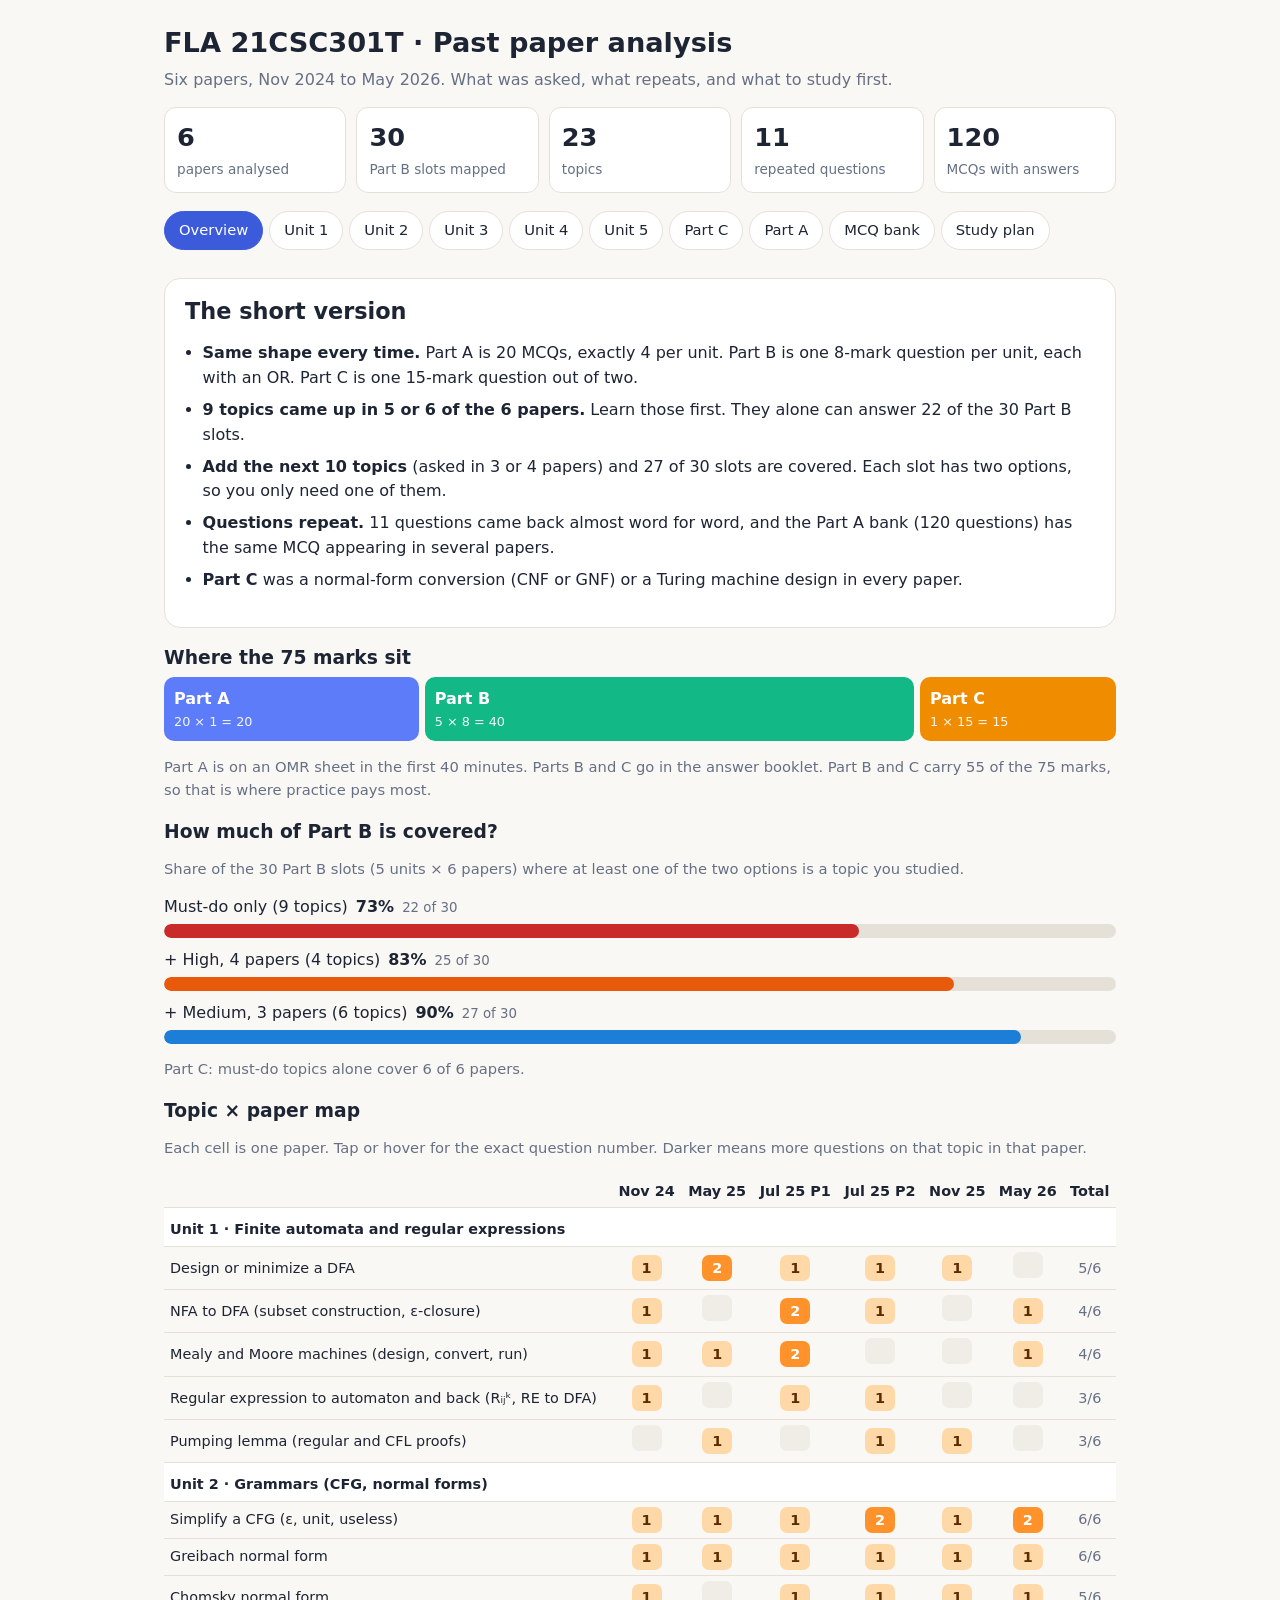
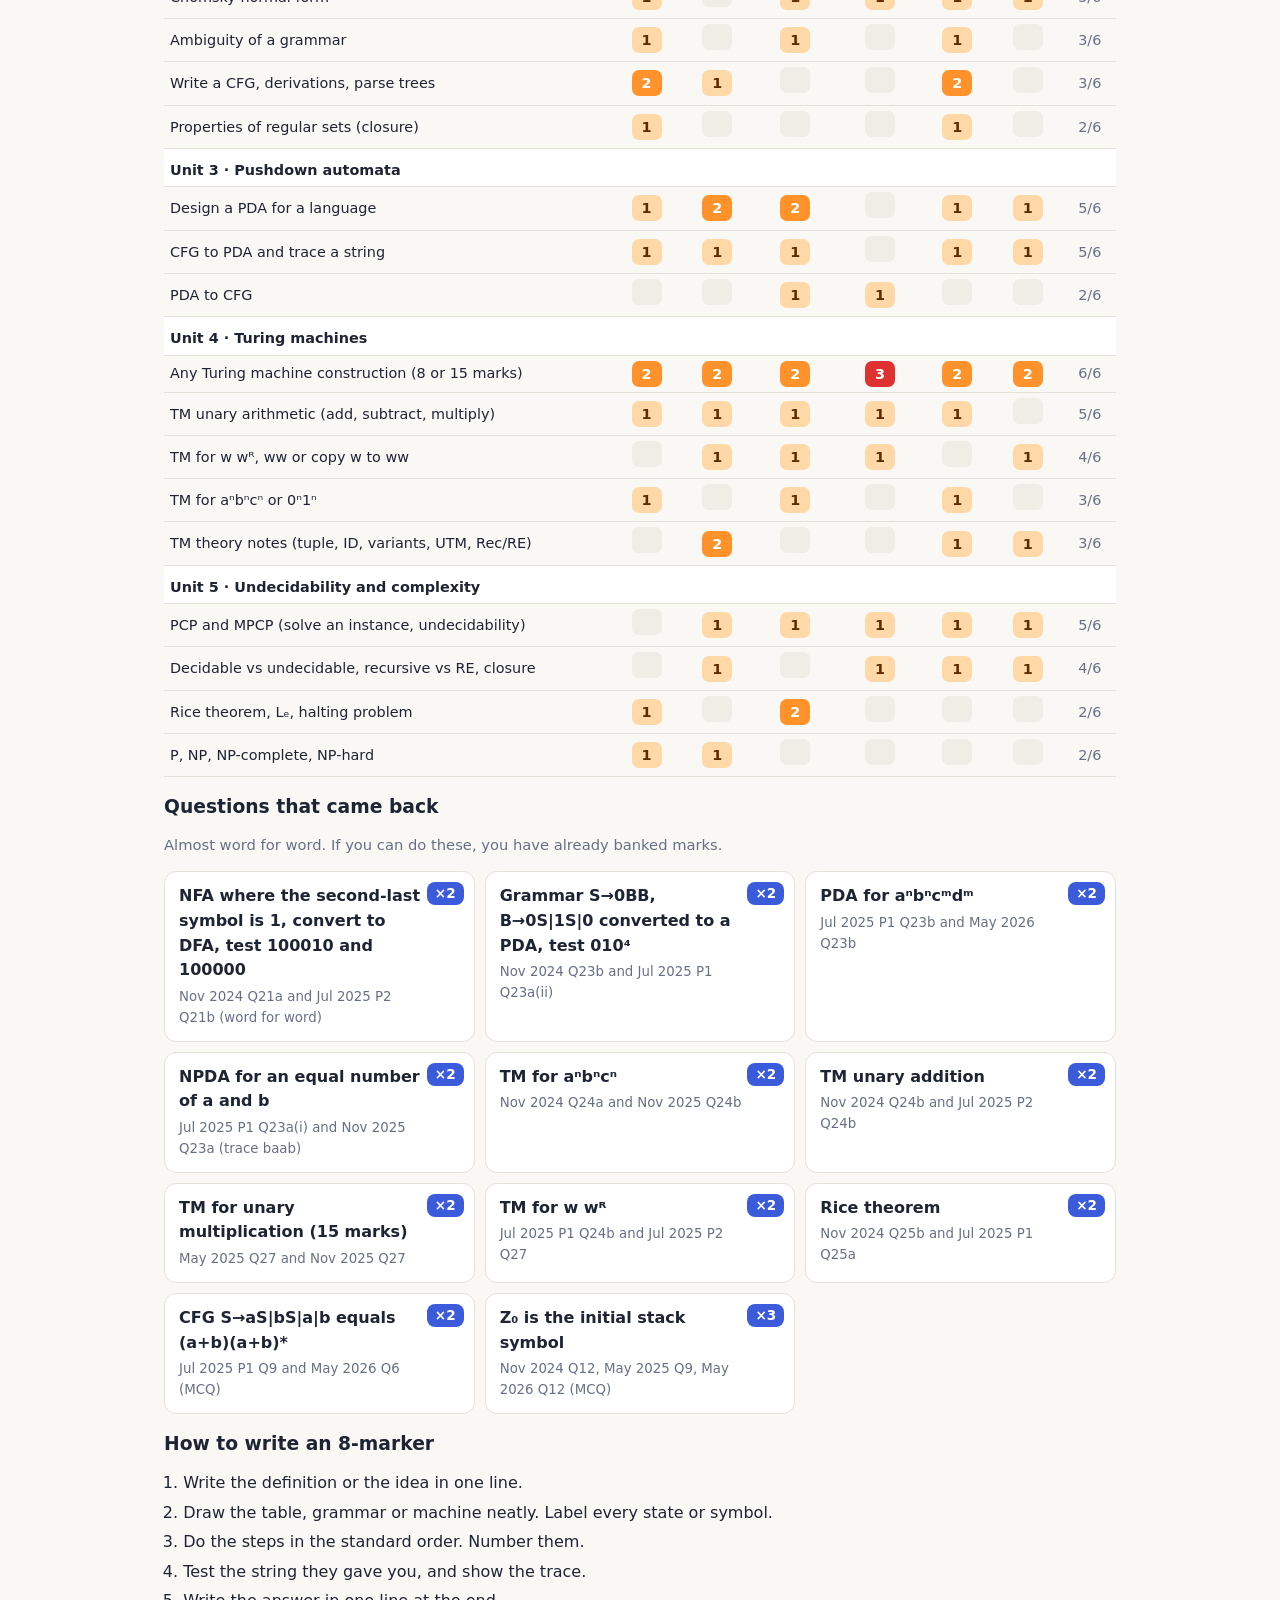
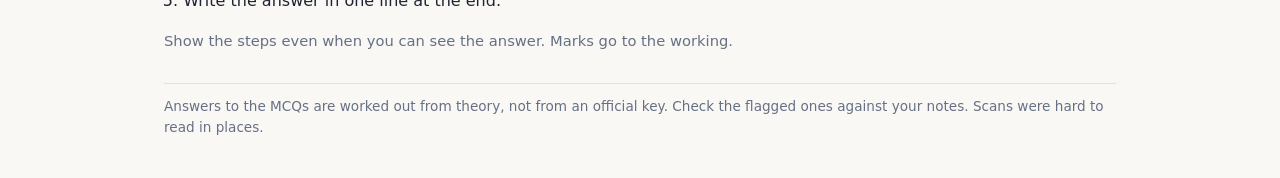
==== pyq-analysis/index.html @ 41f075f0 "Add FLA past-paper analysis page with 120-question MCQ bank" ====
<!DOCTYPE html>
<html lang="en"><head><meta charset="utf-8"><meta name="viewport" content="width=device-width,initial-scale=1">
<title>FLA 21CSC301T · Past paper analysis and study plan</title><style>:root{--bg:#faf8f4;--card:#fff;--ink:#1d2433;--mut:#667085;--line:#e6e1d8;--acc:#3b5bdb;--must:#c92a2a;--high:#e8590c;--med:#1c7ed6;--bonus:#868e96;--ok:#2b8a3e;--bad:#c92a2a}
@media(prefers-color-scheme:dark){:root{--bg:#14171f;--card:#1c212c;--ink:#e8ebf2;--mut:#9aa3b5;--line:#2a3140;--acc:#7c93ff;--must:#ff6b6b;--high:#ffa94d;--med:#74c0fc;--bonus:#adb5bd;--ok:#69db7c;--bad:#ff8787}}
*{box-sizing:border-box}body{margin:0;background:var(--bg);color:var(--ink);font:16px/1.55 system-ui,-apple-system,"Segoe UI",Roboto,sans-serif}
a{color:var(--acc)}h1,h2,h3,h5{line-height:1.25;margin:0 0 .5rem}
#app{max-width:980px;margin:0 auto;padding:0 14px 40px}
.top{padding:26px 0 8px}.top h1{font-size:1.7rem}.top p{color:var(--mut);margin:.2rem 0 14px}
.stats{display:grid;grid-template-columns:repeat(auto-fit,minmax(130px,1fr));gap:10px}.stat{background:var(--card);border:1px solid var(--line);border-radius:12px;padding:10px 12px}.stat b{font-size:1.6rem;display:block}.stat span{color:var(--mut);font-size:.85rem}
.tabs{position:sticky;top:0;z-index:5;display:flex;gap:6px;overflow-x:auto;padding:10px 0;background:var(--bg);scrollbar-width:none}.tabs a{white-space:nowrap;padding:7px 14px;border-radius:999px;border:1px solid var(--line);background:var(--card);color:var(--ink);text-decoration:none;font-size:.92rem}.tabs a.on{background:var(--acc);border-color:var(--acc);color:#fff}
section{margin:18px 0}.hero{background:var(--card);border:1px solid var(--line);border-radius:16px;padding:18px 20px}.hero h2{font-size:1.4rem}
.big{padding-left:1.1rem}.big li{margin:.45rem 0}.lead{font-size:1.02rem}.muted{color:var(--mut);font-size:.92rem}
.marks{display:flex;gap:6px;height:64px}.m{border-radius:10px;padding:8px 10px;color:#fff;display:flex;flex-direction:column;justify-content:center;min-width:0}.m span{font-size:.8rem;opacity:.92}.m.a{background:#5c7cfa}.m.b{background:#12b886}.m.c{background:#f08c00}
.cov{margin:10px 0}.cl{display:flex;gap:8px;align-items:baseline;flex-wrap:wrap}.cl small{color:var(--mut)}.bar{height:14px;background:var(--line);border-radius:8px;overflow:hidden;margin-top:4px}.fill{height:100%;border-radius:8px;transition:width .5s}.c1{background:var(--must)}.c2{background:var(--high)}.c3{background:var(--med)}
.hmwrap{overflow-x:auto}.hm,.slots{border-collapse:collapse;width:100%;font-size:.9rem}.hm th,.hm td,.slots th,.slots td{padding:5px 6px;border-bottom:1px solid var(--line);text-align:center}.hm th:first-child,.slots th,.slots td{text-align:left}.hm .tn{text-align:left;min-width:190px}.hm .tn a{color:var(--ink);text-decoration:none}.hm .uh td{background:var(--card);font-weight:600;text-align:left;padding-top:10px}.tot{color:var(--mut)}
.hc{display:inline-block;min-width:30px;height:26px;line-height:26px;border-radius:7px;background:var(--line);font-weight:600;cursor:default}.hc.l1{background:#ffd8a8;color:#5c2c00}.hc.l2{background:#ff922b;color:#fff}.hc.l3{background:#e03131;color:#fff}.hc.l0{opacity:.5}
@media(prefers-color-scheme:dark){.hc.l1{background:#7a4a1a;color:#ffe8cc}}
.grid2{display:grid;grid-template-columns:repeat(auto-fit,minmax(260px,1fr));gap:10px}.card{background:var(--card);border:1px solid var(--line);border-radius:12px;padding:12px 14px;position:relative}.card small{display:block;color:var(--mut);margin-top:4px}.rep{padding-right:50px}.x{position:absolute;right:10px;top:10px;background:var(--acc);color:#fff;border-radius:8px;padding:1px 8px;font-weight:700;font-size:.85rem}
.steps{padding-left:1.2rem}.steps li{margin:.3rem 0}.trap{padding-left:1.1rem}.trap li{margin:.3rem 0}
.chip{display:inline-block;padding:2px 9px;border-radius:999px;font-size:.75rem;font-weight:700;color:#fff}.chip.must{background:var(--must)}.chip.high{background:var(--high)}.chip.med{background:var(--med)}.chip.bonus{background:var(--bonus)}.legend{display:flex;gap:6px;flex-wrap:wrap;margin:10px 0}
.topic{background:var(--card);border:1px solid var(--line);border-radius:12px;margin:8px 0;border-left:5px solid var(--bonus)}.topic.must{border-left-color:var(--must)}.topic.high{border-left-color:var(--high)}.topic.med{border-left-color:var(--med)}
.topic summary{cursor:pointer;display:flex;align-items:center;gap:10px;padding:12px 14px;list-style:none;flex-wrap:wrap}.topic summary::-webkit-details-marker{display:none}.tt{flex:1;font-weight:600;min-width:200px}.cnt{color:var(--mut);font-size:.85rem}
.dots{display:inline-flex;gap:4px}.dots i{width:10px;height:10px;border-radius:50%;background:var(--line)}.dots i.on{background:var(--acc)}
.tb{padding:0 16px 14px}.tipline{margin:0 0 8px}.tb h5{margin:12px 0 4px;color:var(--mut);text-transform:uppercase;font-size:.75rem;letter-spacing:.05em}
.asked{list-style:none;padding:0;margin:0;display:grid;grid-template-columns:repeat(auto-fit,minmax(170px,1fr));gap:6px}.asked li{display:flex;justify-content:space-between;gap:8px;border:1px solid var(--line);border-radius:8px;padding:5px 9px;font-size:.88rem}.asked li.n{opacity:.5}
.pill{display:inline-block;background:var(--line);border-radius:999px;padding:2px 10px;font-size:.8rem;margin:2px 2px 2px 0}.pill.must{background:#ffe3e3;color:#a61e1e}.pill.high{background:#ffe8cc;color:#9c3d00}.pill.med{background:#d0ebff;color:#1864ab}.pill.bonus{background:#e9ecef;color:#495057}.pill.u{background:#e5dbff;color:#5f3dc4}.pill.flag{background:#fff3bf;color:#7a5b00}
@media(prefers-color-scheme:dark){.pill.must,.pill.high,.pill.med,.pill.bonus,.pill.u,.pill.flag{background:#2a3140;color:var(--ink)}}
.filters{display:flex;flex-wrap:wrap;gap:8px;align-items:center;margin:12px 0}.filters select,.filters input[type=search]{padding:7px 10px;border-radius:8px;border:1px solid var(--line);background:var(--card);color:var(--ink);font:inherit}.filters label{font-size:.9rem;display:flex;gap:4px;align-items:center}
.mq{background:var(--card);border:1px solid var(--line);border-radius:12px;padding:12px 14px;margin:10px 0}.mh{display:flex;gap:6px;align-items:center;flex-wrap:wrap}.star{margin-left:auto;background:none;border:0;font-size:1.3rem;cursor:pointer;color:var(--mut)}.star.on{color:#f59f00}
.qt{margin:.5rem 0;font-weight:600}.opts{list-style:none;padding:0;margin:0 0 8px}.opts li{padding:7px 10px;border:1px solid var(--line);border-radius:8px;margin:4px 0;cursor:pointer}.opts li b{display:inline-block;width:1.4em;color:var(--mut)}.opts li.right{border-color:var(--ok);background:rgba(43,138,62,.12)}.opts li.miss{border-color:var(--bad);background:rgba(201,42,42,.1)}
.rev{background:var(--acc);color:#fff;border:0;border-radius:8px;padding:6px 12px;cursor:pointer;font:inherit}.ans{margin-top:8px;padding:8px 10px;border-radius:8px;background:rgba(43,138,62,.1)}
.task{display:flex;gap:10px;align-items:flex-start;background:var(--card);border:1px solid var(--line);border-radius:10px;padding:10px 12px;margin:6px 0;cursor:pointer}.task small{display:block;color:var(--mut)}.task.done{opacity:.6}.task.done span{text-decoration:line-through}.task input{margin-top:5px;width:18px;height:18px}
#tip{position:absolute;display:none;z-index:50;background:#111827;color:#fff;border-radius:8px;padding:6px 10px;font-size:.82rem;max-width:260px;pointer-events:none}
footer{color:var(--mut);font-size:.85rem;margin-top:30px;border-top:1px solid var(--line);padding-top:12px}
[hidden]{display:none!important}
</style></head>
<body><div id="app"></div><script>
const D={"papers":[{"id":"N24","short":"Nov 24","long":"Nov 2024"},{"id":"M25","short":"May 25","long":"May 2025"},{"id":"J1","short":"Jul 25 P1","long":"Jul 2025 (6-page paper)"},{"id":"J2","short":"Jul 25 P2","long":"Jul 2025 Paper 2"},{"id":"N25","short":"Nov 25","long":"Nov/Dec 2025"},{"id":"M26","short":"May 26","long":"May 2026"}],"units":{"1":"Unit 1 · Finite automata and regular expressions","2":"Unit 2 · Regular sets and context-free grammars","3":"Unit 3 · Pushdown automata","4":"Unit 4 · Turing machines","5":"Unit 5 · Complexity and undecidability"},"topics":[{"unit":1,"name":"NFA to DFA (subset construction, ε-closure)","hits":["21a",null,"21a·21b","21b",null,"21b"],"effort":1,"tool":"fa","tip":"Mechanical. Same table every time. The \"second-last symbol is 1\" NFA came up twice.","count":4,"tier":2},{"unit":1,"name":"Mealy and Moore machines (design, convert, run)","hits":["21b","21b","21a·21b",null,null,"21a"],"effort":1,"tool":"fa","tip":"Know Mealy to Moore (state, output) pairs and Moore to Mealy.","count":4,"tier":2},{"unit":1,"name":"Design or minimize a DFA","hits":["26¹⁵","21a·26¹⁵","22a","21a","21a",null],"effort":2,"tool":"fa","tip":"Table-filling for minimization; design from the language, then test strings.","count":5,"tier":1},{"unit":1,"name":"Regular expression to automaton and back (Rᵢⱼᵏ, RE to DFA)","hits":["26¹⁵",null,"27¹⁵","21a",null,null],"effort":2,"tool":"fa","tip":"Appears inside 15-mark questions. Practise one Rᵢⱼᵏ and one state elimination.","count":3,"tier":2},{"unit":1,"name":"Pumping lemma (regular and CFL proofs)","hits":[null,"26¹⁵",null,"23b","21b",null],"effort":2,"tool":"undec","tip":"Fixed proof template: pick w, split, pump, contradiction.","count":3,"tier":2},{"unit":2,"name":"Simplify a CFG (ε, unit, useless)","hits":["27¹⁵","22a","27¹⁵","22a·26¹⁵","26¹⁵","22a·22b"],"effort":1,"tool":"gram","tip":"In every paper. It is also step 1 of CNF and GNF.","count":6,"tier":1},{"unit":2,"name":"Chomsky normal form","hits":["27¹⁵",null,"27¹⁵","26¹⁵","26¹⁵","22a"],"effort":2,"tool":"gram","tip":"Five papers. Usually the 15-mark option.","count":5,"tier":1},{"unit":2,"name":"Greibach normal form","hits":["27¹⁵","22b","22b","22b","26¹⁵","26¹⁵"],"effort":3,"tool":"gram","tip":"In every paper, three times as an 8-marker and three as the 15-marker. The single best topic to master.","count":6,"tier":1},{"unit":2,"name":"Ambiguity of a grammar","hits":["22a",null,"22b",null,"22b",null],"effort":1,"tool":"gram","tip":"Show one string with two leftmost derivations or two parse trees.","count":3,"tier":2},{"unit":2,"name":"Write a CFG, derivations, parse trees","hits":["22b·27¹⁵","23b",null,null,"22a·26¹⁵",null],"effort":2,"tool":"gram","tip":"Leftmost derivation for a given string, then the parse tree.","count":3,"tier":2},{"unit":2,"name":"Properties of regular sets (closure)","hits":["22a",null,null,null,"22b",null],"effort":1,"tool":"plan","tip":"Union, concatenation, Kleene star, complement, intersection, reversal, each with one example.","count":2,"tier":3},{"unit":3,"name":"Design a PDA for a language","hits":["23a","23a·23b","23a·23b",null,"23a","23b"],"effort":2,"tool":"pda","tip":"Equal a and b, aⁿbⁿcᵐdᵐ, a^(m+n)bᵐcⁿ. Give the δ table and trace one string.","count":5,"tier":1},{"unit":3,"name":"CFG to PDA and trace a string","hits":["23b","23b","23a",null,"23b","23a"],"effort":1,"tool":"pda","tip":"Two moves only: expand a variable, match a terminal. The same grammar (010⁴) was asked twice.","count":5,"tier":1},{"unit":3,"name":"PDA to CFG","hits":[null,null,"23b","23a",null,null],"effort":3,"tool":"pda","tip":"Triple construction [p X q]. Lower priority.","count":2,"tier":3},{"unit":4,"name":"Any Turing machine construction (8 or 15 marks)","hits":["24a·24b","24a·27¹⁵","24a·24b","24a·24b·27¹⁵","24b·27¹⁵","24b·27¹⁵"],"effort":3,"tool":"tm","tip":"Every paper has a TM design option in Unit 4, and four of six also put one in Part C.","count":6,"tier":1},{"unit":4,"name":"TM unary arithmetic (add, subtract, multiply)","hits":["24b","27¹⁵","24a","24b","27¹⁵",null],"effort":2,"tool":"tm","tip":"Addition is the easy 8-marker. Multiplication shows up as the 15-marker.","count":5,"tier":1},{"unit":4,"name":"TM for w wᴿ, ww or copy w to ww","hits":[null,"24a","24b","27¹⁵",null,"27¹⁵"],"effort":3,"tool":"tm","tip":"Cross-off method. Draw the transition diagram and show a trace.","count":4,"tier":2},{"unit":4,"name":"TM for aⁿbⁿcⁿ or 0ⁿ1ⁿ","hits":["24a",null,"24a",null,"24b",null],"effort":2,"tool":"tm","tip":"Mark X, Y, Z. Trace aabbcc or aaabbbccc.","count":3,"tier":2},{"unit":4,"name":"TM theory notes (tuple, ID, variants, UTM, Rec/RE)","hits":[null,"24a·24b",null,null,"24a","24a"],"effort":1,"tool":"undec","tip":"Multitape, multihead, nondeterministic, universal TM. Learn a half-page each.","count":3,"tier":2},{"unit":5,"name":"PCP and MPCP (solve an instance, undecidability)","hits":[null,"25a","26¹⁵","25a","25b","25b"],"effort":1,"tool":"undec","tip":"Five papers. Solve by trying a start tile and tracking the overhang.","count":5,"tier":1},{"unit":5,"name":"Decidable vs undecidable, recursive vs RE, closure","hits":[null,"25b",null,"25b","25a","25a"],"effort":1,"tool":"undec","tip":"Definitions, examples, and closure under complement.","count":4,"tier":2},{"unit":5,"name":"Rice theorem, Lₑ, halting problem","hits":["25b",null,"25a·25b",null,null,null],"effort":2,"tool":"undec","tip":"Statement plus proof by reduction from the acceptance problem.","count":2,"tier":3},{"unit":5,"name":"P, NP, NP-complete, NP-hard","hits":["25a","25a",null,null,null,null],"effort":1,"tool":"undec","tip":"Definitions, Venn picture, SAT and Cook–Levin. Also feeds Part A.","count":2,"tier":3}],"templates":[{"name":"NFA to DFA (8 marks)","steps":["Write the NFA transition table, with final states marked.","If there are ε-moves, list the ε-closure of every state first.","Start state of the DFA is the ε-closure of q0.","For each new subset and each symbol, take the union of moves, then its closure. Add any new subset to the table.","A subset is final if it holds a final NFA state. Keep ∅ as a dead state if it appears.","Rename the subsets, draw the DFA, and test the strings from the question on both machines."]},{"name":"Mealy and Moore (8 marks)","steps":["State the difference in one line: Mealy output is on the transition, Moore output is on the state, and Moore output is one symbol longer.","Moore to Mealy: output of a transition is the output of its target state.","Mealy to Moore: split each state q into (q, o), one copy per output that arrives at q.","Add a start state with a chosen initial output if the start state has incoming edges with different outputs.","Run one input through both machines to show they agree."]},{"name":"Minimize a DFA (8 marks)","steps":["Remove states unreachable from the start.","List all pairs. Mark every (final, non-final) pair in round 0.","Repeat: mark (p, q) if some symbol takes them to a marked pair.","Unmarked pairs are equivalent. Merge them into classes.","Draw the minimized DFA and compare the state count."]},{"name":"Simplify, CNF (8 or 15 marks)","steps":["ε-productions: find nullable variables, add every version of each rule with them dropped, delete A→ε.","Unit productions: for each unit pair (A, B) copy B’s non-unit rules to A, delete A→B.","Useless symbols: delete non-generating variables, then unreachable ones.","CNF: replace terminals inside longer rules by new variables Cₐ → a.","CNF: break rules longer than two symbols with new variables D₁, D₂, …","Show the final grammar and confirm every rule is A→BC or A→a."]},{"name":"Greibach normal form (8 or 15 marks)","steps":["Simplify first (no ε, no unit rules, no useless symbols). Going through CNF first is allowed and usually safer.","Number the variables A₁ … Aₘ.","For i = 1 to m: substitute any rule Aᵢ → Aⱼγ with j < i, then remove left recursion Aᵢ → Aᵢα by adding Zᵢ.","After this pass every rule starts with a terminal or a higher-numbered variable.","Back-substitute from Aₘ up to A₁, then substitute into the Zᵢ rules.","Replace terminals that are not first by variables Cₐ → a. State the final grammar."]},{"name":"PDA design (8 marks)","steps":["Say the idea in two lines: what you push, what you pop, when you switch phase.","Give the 7-tuple, then the δ table (one line per move).","State the acceptance mode (final state or empty stack) and stick to it.","Trace one accepted string with instantaneous descriptions (q, input left, stack).","Trace one rejected string and say why it fails."]},{"name":"CFG to PDA (8 marks)","steps":["Use one working state. Push S above Z₀ to start.","For each rule A → α add δ(q, ε, A) = (q, α).","For each terminal a add δ(q, a, a) = (q, ε).","Add δ(q, ε, Z₀) = (qf, Z₀) to accept.","Trace the given string, choosing the rule that matches the next input symbol at each step."]},{"name":"Turing machine (8 or 15 marks)","steps":["Write the idea as 3 to 5 plain sentences (mark, scan right, return, repeat, verify).","List the tape alphabet and what each marker means.","Give the transition table or diagram.","Trace the sample string from the question step by step with instantaneous descriptions.","State when the machine accepts and what it does on a wrong string."]},{"name":"PCP instance (8 marks)","steps":["Write the tiles as a table (top over bottom).","Pick a first tile whose top and bottom agree as prefixes.","Track the overhang after each tile. Extend only with tiles that keep the two strings consistent.","Stop when the overhang is empty and give the index sequence with both strings written out.","If every tile has a longer top than bottom (or the reverse), say that no sequence can ever balance them.","Close with one line: PCP is undecidable in general, so no algorithm decides every instance."]}],"repeats":[{"what":"NFA where the second-last symbol is 1, convert to DFA, test 100010 and 100000","where":"Nov 2024 Q21a and Jul 2025 P2 Q21b (word for word)"},{"what":"Grammar S→0BB, B→0S|1S|0 converted to a PDA, test 010⁴","where":"Nov 2024 Q23b and Jul 2025 P1 Q23a(ii)"},{"what":"PDA for aⁿbⁿcᵐdᵐ","where":"Jul 2025 P1 Q23b and May 2026 Q23b"},{"what":"NPDA for an equal number of a and b","where":"Jul 2025 P1 Q23a(i) and Nov 2025 Q23a (trace baab)"},{"what":"TM for aⁿbⁿcⁿ","where":"Nov 2024 Q24a and Nov 2025 Q24b"},{"what":"TM unary addition","where":"Nov 2024 Q24b and Jul 2025 P2 Q24b"},{"what":"TM for unary multiplication (15 marks)","where":"May 2025 Q27 and Nov 2025 Q27"},{"what":"TM for w wᴿ","where":"Jul 2025 P1 Q24b and Jul 2025 P2 Q27"},{"what":"Rice theorem","where":"Nov 2024 Q25b and Jul 2025 P1 Q25a"},{"what":"CFG S→aS|bS|a|b equals (a+b)(a+b)*","where":"Jul 2025 P1 Q9 and May 2026 Q6 (MCQ)"},{"what":"Z₀ is the initial stack symbol","where":"Nov 2024 Q12, May 2025 Q9, May 2026 Q12 (MCQ)"}],"watch":["Nov 2024 Q23a(ii) asks for a PDA for aⁿbⁿc²ⁿ as printed. That language is not context-free (three counts tied together), so no PDA exists. Skip that option, or say so and prove it with the CFL pumping lemma.","Jul 2025 P1 Q12 lists two languages that PDAs cannot accept (aⁿbᵐcⁿdᵐ and aⁿbⁿcⁿ). Both are non-CFL, so the question has two correct answers. Do not lose time on it.","May 2026 Q25b (M = ab, bab, bbaaa; N = a, ba, bab) has no PCP solution because every top string is longer than its bottom string. Say that one sentence and you have the answer.","Several scans were hard to read. The PCP lists for Nov 2025 and the CFG in Jul 2025 P1 Q22b(i) are my best reading, so check them against your paper before trusting the sample answers."],"slots":[{"unit":1,"title":"Q21 · Finite automata (8 marks)","cover":["NFA to DFA","Mealy / Moore","Design or minimize a DFA"],"why":"In all six papers at least one of the two options is one of these three. Nov 2025 is covered only by the DFA design option (the other was a pumping-lemma proof)."},{"unit":2,"title":"Q22 · Grammars (8 marks)","cover":["Greibach normal form","Simplify + CNF","Ambiguity"],"why":"Four papers offered GNF, CNF or simplification here. Nov 2024 and Nov 2025 did not, and both offered ambiguity instead."},{"unit":3,"title":"Q23 · Pushdown automata (8 marks)","cover":["Design a PDA","CFG to PDA","PDA to CFG"],"why":"Jul 2025 P2 is the only paper without a design or CFG→PDA option, and it asked PDA→CFG."},{"unit":4,"title":"Q24 · Turing machines (8 marks)","cover":["aⁿbⁿcⁿ / 0ⁿ1ⁿ","Unary add / subtract","ww / wwᴿ","TM variants notes"],"why":"Short notes on TM variants, the universal TM or recursive/RE languages replaced one option in three papers (May 2025, Nov 2025, May 2026), so a half page of notes is cheap insurance next to the designs."},{"unit":5,"title":"Q25 · Undecidability (8 marks)","cover":["PCP / MPCP","Rice + Lₑ","Decidable vs undecidable"],"why":"PCP appears in five papers. Nov 2024 is the exception, and it asked Rice and P/NP."},{"unit":0,"title":"Q26 / Q27 · Part C (15 marks, pick one)","cover":["CNF then GNF","A TM design (multiply, copy, ww)","DFA to RE + pumping lemma"],"why":"A normal-form conversion was one of the two choices in five papers, and a TM design in four. Between them every paper is covered."}],"facts":{"closure":{"cols":["Union","Concat.","Star","Intersection","Complement"],"rows":[["Regular",1,1,1,1,1],["Context free",1,1,1,0,0],["Recursive",1,1,1,1,1],["Recursively enumerable",1,1,1,1,0]]},"hierarchy":[["Type 3","Regular grammar","Finite automaton"],["Type 2","Context-free grammar","Pushdown automaton"],["Type 1","Context-sensitive grammar","Linear bounded automaton"],["Type 0","Unrestricted grammar","Turing machine"]],"oneLiners":[["Z₀","initial (bottom) stack symbol"],["TM halting states","accept and reject"],["MPCP","the sequence must start with tile 1"],["UTM","simulates any TM given its description and input"],["NTM vs DTM","same power"],["NPDA vs DPDA","NPDA is more powerful"],["NFA vs ε-NFA vs DFA","same power"],["SAT","NP-complete"],["L and L̄ both RE","L is recursive"],["CNF rule shape","A → BC or A → a"],["GNF rule shape","A → aα, α a string of variables"],["Pumping lemma regular","proves a language is NOT regular"]]}}
;
// Part A bank. Row = [question, options, answerIndex, reason, flag?]. Q number = position (1..20). Unit = ceil(q/4).
// flag: 'check' = scan or wording unclear / more than one defensible answer; 'diagram' = needs a figure not reproduced here.
const MCQ_RAW = {
N24: [
["S1: {0²ⁿ, n≥1} and S2: {0ᵐ1ⁿ0ᵠ, m,n,q≥1}. Which is correct?",["Only S1 is regular","Only S2 is regular","Both S1 and S2 are regular","Neither is regular"],2,"0²ⁿ is (00)⁺. S2 is 0⁺1⁺0⁺ because m, n, q are independent. Both have regular expressions."],
["The important mechanism of a finite automaton is",["Generation of sentences","Recognition of languages","Grammar generation","Checking numerical values"],1,"An FA reads a string and says accept or reject. That is recognition."],
["With 3 states, Rᵢⱼᵏ values are calculated. Find the count for R₃₃(3).",["28","27","18","9"],1,"There are n³ = 27 values Rᵢⱼᵏ for 3 states. The wording is odd, so treat 27 as the likely key.","check"],
["The transition function of a DFA takes a state and an input symbol and returns a",["Input symbol","State","Output","Value"],1,"δ : Q × Σ → Q. The result is one state."],
["The language accepted by a pushdown automaton is described as",["Context free","Regular","Recursive","Context aware"],0,"PDA accepts exactly the context-free languages."],
["The class of context-free languages is NOT closed under",["Concatenation","Intersection","Union","Minus"],1,"CFLs are closed under union, concatenation, star. Not under intersection or complement. (Minus also fails, but intersection is the textbook answer.)","check"],
["A = {a,b}, L = A*, X = {aⁿbⁿ⁺², n>0}. Then L ∪ X and X are respectively",["Regular, Regular","Not regular, Not regular","Not regular, Regular","Regular, Not regular"],3,"X is inside A*, so L ∪ X = A*, which is regular. X itself needs counting, so it is not regular."],
["Match: 1) Type 0  2) Type 1  3) Type 2  4) Type 3 with i) Regular  ii) Context sensitive  iii) Unrestricted  iv) Context free",["1-iii, 2-ii, 3-iv, 4-i","1-iv, 2-iii, 3-ii, 4-i","1-i, 2-ii, 3-iii, 4-iv","1-ii, 2-iii, 3-iv, 4-i"],0,"Type 0 unrestricted, Type 1 context sensitive, Type 2 context free, Type 3 regular."],
["An automaton with a stack as auxiliary storage is a",["Finite automaton","Pushdown automaton","Deterministic automaton","Linear bound automaton"],1,"Stack on top of a finite control is the definition of a PDA."],
["The most suitable data structure to represent derivations in parsing is a",["Queue","Linked list","Tree","Hash table"],2,"A derivation (parse) tree."],
["A string is accepted by a PDA",["Only when the stack is empty","Only when it reaches an acceptance state","When both the stack is empty and an acceptance state is reached","When it reaches the initial state"],1,"A PDA can accept by final state or by empty stack, so every 'only' option is shaky. B is the usual key.","check"],
["In PDA notation the symbol Z₀ represents the",["An element of state","Initial stack symbol","Final state","Top stack alphabet"],1,"Z₀ is the bottom-of-stack marker the PDA starts with."],
["The number of internal states of a Universal Turing Machine should be at least",["1","2","3","4"],1,"No clean textbook answer for this one. Skip it if you are short of time.","check"],
["A Turing machine operates over",["Infinite memory tape","Finite memory tape","No memory tape","Queue memory"],0,"The tape is unbounded in one or both directions."],
["Which is NOT done by a Turing machine after reading a symbol?",["Writes the symbol","Moves the tape one cell left or right","Proceeds with the next instruction or halts","Jumps n cells at a time"],3,"A TM moves one cell per step. No jumping."],
["The halting states of a Turing machine are",["Start and stop","Accept and reject","Start and reject","Reject and allow"],1,"qaccept and qreject."],
["If a problem has an algorithm to answer it, we call it",["Decidable","Solved","Recognizable","Algorithmic"],0,"Decidable means some algorithm (a TM that always halts) answers it."],
["How many stages are involved in a non-deterministic algorithm?",["3","1","2","5"],2,"Two: guessing, then verifying."],
["CNF-Satisfiability belongs to",["NP class","P class","NP-Complete","NP-Hard"],2,"SAT (and CNF-SAT) is the first NP-complete problem. It is also in NP, but NP-complete is the sharper answer."],
["The choice of the polynomial class has led to the development of an extensive theory called",["Computational complexity","Time complexity","Problem complexity","Decision complexity"],0,"Computational complexity theory."]
],
M25: [
["Which pair of regular expressions is NOT equivalent?",["1(01)* and (10)*1","x(xx)* and (xx)*x","(ab)* and a*b*","x+ and x*x+"],2,"(ab)* gives abab. a*b* cannot give abab."],
["Minimum states in a DFA (with the dead state) to check that the 3rd bit is 1, for |n| ≥ 3 over {0,1}",["3","4","5","1"],2,"q0, q1, q2, one accepting state after a 1 on the 3rd bit, and a dead state after a 0. That is 5."],
["The reverse of a DFA can be formed by",["Making the final state non-final","Making the final state the start state and the start state the final state","Using a PDA","None of the mentioned"],1,"Swap start and final (and reverse the arrows). The reversed machine may be an NFA."],
["The expressive power of NFA and ε-NFA is",["Different","Same","ε-NFA is more powerful","NFA is more powerful"],1,"All three (DFA, NFA, ε-NFA) accept exactly the regular languages."],
["The maximum number of steps machine M takes on any input of size N is",["Time complexity","Space complexity","Time space complexity","None"],0,"Worst-case steps as a function of N is time complexity."],
["If the steps needed are O(Nᵏ), the problem is said to be solved in",["Non-polynomial time","Polynomial time","Infinite time","None of the mentioned"],1,"Nᵏ for a constant k is polynomial."],
["Which symbols can the stack of a PDA contain?",["Variable","Terminal","Epsilon","Variable and Terminal"],3,"The stack alphabet Γ can hold variables and terminals. When a CFG is turned into a PDA, both go on the stack."],
["S→AB/CD, A→BG/0, B→AD/ε, C→CD/1, D→BB/E, E→AF/B1, F→EG/0C, G→AG/BD. Which statement is true?",["E is not nullable","G is not nullable","C is not nullable","B is not nullable"],0,"B→ε so B is nullable. Then D→BB, G→BD and A→BG are nullable. E (needs B1 or AF) and C (CD or 1) are not. So A and C are both true. Pick E, but the question has two correct options.","check"],
["The symbol Z₀ in a PDA definition denotes the",["Initial state","Initial stack alphabet","Variable","Stack content"],1,"The start symbol on the stack."],
["A pushdown machine represents",["Type 3 grammar","Type 2 grammar","Type 1 grammar","Type 0 grammar"],1,"PDA ⇔ context-free ⇔ Type 2."],
["Any language generated by an unrestricted grammar is",["Recursive","Context free","Regular","Context sensitive"],0,"Unrestricted grammars generate recursively enumerable languages. 'Recursive' is the nearest option offered, so it is the key.","check"],
["Grammar G: 1. S→AS  2. S→AAS  3. S→SA  4. A→aa. Which productions violate CNF?",["2, 4","1, 3","1, 2, 3, 4","2, 3, 4"],0,"CNF allows A→BC or A→a only. S→AAS has three symbols. A→aa has two terminals."],
["A string is accepted by a PDA when",["The stack is empty","It reaches an acceptance state","Both (A) and (B)","Rejected state"],1,"Final-state acceptance is the main definition. Empty-stack acceptance is the other mode, so the options are loose.","check"],
["Grammar S→aA, A→a, A→B, B→A, B→bb. The simplified grammar is",["S→aA, A→a | bb, B→a | bb","S→aA, A→a, B→bb","S→aA, A→a, B→a | bb","S→aA, A→B, B→A, B→b"],0,"Remove unit productions A→B and B→A: A and B both become a | bb. (B is then unreachable, so a full simplification drops it, but option A is the closest.)","check"],
["S→0A|1B, A→0AA|1S|1, B→1BB|0S|0. Which is TRUE?",["Grammar is not ambiguous","Grammar is ambiguous","Grammar does not generate 001110","Both B and C"],1,"This grammar generates strings with equal 0s and 1s, and has two derivations for strings like 0101. 001110 has three of each, so it is generated."],
["Recursively enumerable languages are closed under",["Union only","Intersection only","Both union and intersection","Neither"],2,"RE is closed under union and intersection, not complement."],
["Problems with no algorithm, whether or not a TM that fails to halt accepts them, are called",["Decidable","Undecidable","Computable","Finite"],1,"No algorithm = undecidable."],
["A Turing machine uses",["Binary representation","Ternary representation","Unary representation","Normal representation"],2,"Numbers on a TM tape are normally written in unary (strings of 1s)."],
["Which problem is NOT NP-hard?",["Hamiltonian circuit","0/1 Knapsack","Finding bi-connected components","Graph colouring"],2,"Bi-connected components can be found in linear time. It is in P."],
["If δ(q, a) = (p, y, R), then",["qabxcd ⊢ ypbxcd","qabxcd ⊢ ybpxcd","qabxcd ⊢ apybxcd","qabxcd ⊢ pybxcd"],0,"Write y over a, move right, and the state p now sits before b: y p b x c d."]
],
J1: [
["Statement 1: the initial state of an NFA is the initial state of the DFA. Statement 2: the final states of the DFA will be every combination of final states of the NFA.",["1 true, 2 true","1 true, 2 false","1 can be true, 2 true","1 false, 2 false"],1,"Start state is the same. A DFA subset is final if it contains at least one NFA final state, not 'every combination'."],
["ε-closure of q1 in the given transition graph is",["{q1}","{q0, q2}","{q1, q2}","{q0, q1, q2}"],2,"The graph is not in the scan. The closure always contains q1 itself. This answer is a best guess from the options.","diagram"],
["For the given DFA, if the input is 011100101, which edge is NOT traversed? (A−0→B, A−1→C, B−1→D, D−1→B, D−0→A, C−0→D)",["AB","C","CD","DA"],2,"Path: A,B,D,B,D,A,B,D,A,C. The input ends on C, so the edge C→D never gets used."],
["Find the output string for input 0010 in the Mealy machine (q1 start: 0→q3/0, 1→q2/0; q2: 0→q1/1, 1→q4/0; q3: 0→q2/1, 1→q1/1; q4: 0→q4/1, 1→q3/0).",["1000","0101","1010","1001"],1,"q1 −0/0→ q3 −0/1→ q2 −1/0→ q4 −0/1→ q4. Output 0101."],
["Which minimal DFA accepts the same language as the given DFA D?",["Option A in the figure (4 states: p, q, r, s)","Option B in the figure","Option C in the figure","Option D in the figure"],0,"D accepts a(a+b)* and ba(a+b)*. Merge the two accepting loops into one state, keep p, q and one dead state r. That is 4 states.","diagram"],
["(0+1)*0(0+1)*0(0+1)* describes the set of strings",["containing the substring 00","with at most two 0s","with at least two 0s","that begin and end with 0 or 1"],2,"Two 0s with anything around them. 'Substring 00' is wrong because the 0s need not be next to each other."],
["How many states are needed for the minimal DFA of the given DFA?",["2","3","4","5"],1,"Read from the figure: a≡b, the three accepting states merge, and f is dead. That gives {a,b}, {accepting}, {f} = 3.","diagram"],
["Converting CFG to CNF: S→ABa, A→aab, B→Ac. How many nonterminals are introduced for the terminals?",["2","3","4","1"],0,"The terminals a, b and c appear inside longer rules, so each needs a variable. The scan is hard to read, so check the count against your paper.","check"],
["The regular grammar S→aS | bS | a | b generates a language with regular expression",["a + b","(a + b)*","(a + b)*","(aa + bb)a*b*"],1,"The language is (a+b)(a+b)*, which is every non-empty string. The printed options look duplicated, so go with the closest.","check"],
["Which automaton takes a stack as storage?",["Finite automaton","Regular expression","Pushdown automaton","Turing machine"],2,"PDA."],
["Pushdown automata accept ______ languages.",["Type 3","Type 2","Type 1","Type 0"],1,"Context-free = Type 2."],
["Which language cannot be accepted by a PDA?",["aⁿbⁿ⁺ᵐcᵐ","aⁿbᵐcᵐdⁿ","aⁿbⁿcᵐdᵐ","aⁿbⁿcⁿ"],3,"aⁿbⁿcⁿ needs three linked counts and is not context-free. (If your paper's option B reads aⁿbᵐcⁿdᵐ, that one fails too.)","check"],
["L = {0ⁱ1²ⁱ | i ≥ 0} over {0,1,2} is",["Not recursive","Recursive and deterministic CFL","Regular","CFL but not deterministic CFL"],1,"Push two symbols per 0, pop one per 1. A DPDA does it."],
["L1 = {0ⁿ1ⁿ}, L2 = {wcwᴿ}, L3 = {wwᴿ}. Which are deterministic CFLs?",["Only L3","Only L1","Only L1 and L2","All three"],2,"wcwᴿ has a marker c, so a DPDA knows when to start popping. wwᴿ has no marker, so it needs guessing."],
["The halting states of a Turing machine are",["Start and stop","Accept and reject","Start and reject","Reject and allow"],1,"qaccept and qreject."],
["The language {aᵖ | p is prime}",["is regular but not context-free","is neither regular nor context-free but accepted by a TM","is not accepted by a TM","is context-free but not regular"],1,"Pumping lemmas rule out regular and CFL. A TM can test primality."],
["Which conversion is NOT possible algorithmically?",["Regular grammar to CFG","NPDA to DPDA","NFA to DFA","NTM to DTM"],1,"NPDA is strictly more powerful than DPDA. The other three always work."],
["Which is true?",["The complement of a recursive language is either recursive or RE","The complement of an RE language is RE","The complement of a recursive language is recursive","The complement of a CFL is context free"],2,"Recursive languages are closed under complement."],
["If L and L′ (its complement) are recursively enumerable, then L is",["Regular","Context free","Recursive","Context sensitive"],2,"L and complement both RE ⇒ L is recursive."],
["Which of the following problems is solvable?",["Whether a universal TM and some input will halt","Whether an arbitrary TM is a universal TM","Whether a universal TM can be written with fewer than k instructions","Writing a universal Turing machine"],3,"Building a UTM is a construction, not a decision problem. The other three are undecidable or not well-defined."]
],
J2: [
["L = {ab, aa, baa}. Which strings are in L*? 1) abaabaaabaa 2) aaaabaaaa 3) baaaaabaaaab 4) baaaaabaa",["1, 2 and 3","2, 3 and 4","1, 2 and 4","1, 3 and 4"],2,"1 = ab·aa·baa·ab·aa. 2 = aa·aa·baa·aa. 4 = baa·aa·ab·aa. String 3 cannot be split into pieces."],
["Minimum states in a DFA over {a,b} that accepts all strings with no two consecutive a's",["2","3","4","5"],1,"Last symbol was not a, last symbol was a, and a dead state after aa."],
["The set of all strings over {a,b} including ε is denoted by",["(a+b)*","(a+b)+","(a+b)","(a*b*)*"],0,"(a+b)* and (a*b*)* are both equal to Σ*. The first is the standard form. (If your paper lists both, ask the invigilator.)","check"],
["Finite State Machines can recognise",["any grammar","only CFG","any unambiguous grammar","only regular grammar"],3,"FA accepts regular languages only."],
["Which is a null production in a CFG?",["A→εA","A→BA","A→aBA","A→aA"],0,"A null production is A→ε. The first option is that rule, with a typo."],
["In a derivation tree the internal nodes represent",["Terminals","Non-terminals","Productions","Start symbols"],1,"Internal nodes are variables. Leaves are terminals."],
["In Greibach normal form each production has the form",["A→BCA","A→aBA","A→BaA","B→BBaaAA"],1,"A→aα: one terminal first, then variables."],
["To minimise a DFA, which method is typically used?",["Eliminate unit and null productions","Merge equivalent states","Convert to NFA and back to DFA","Convert the DFA to a CFG"],1,"Table filling or partition: merge equivalent states."],
["Which languages can be recognised by a pushdown automaton?",["Regular languages","Context-sensitive languages","Context-free languages","Recursively enumerable languages"],2,"PDA accepts context-free languages. (Regular is also true, but CFL is the full class.)"],
["Which component of a PDA is not present in a finite automaton?",["Input tape","Stack","State transition function","Acceptance condition"],1,"The stack."],
["Which PDA is equivalent to a context-free grammar?",["Deterministic PDA","Non-deterministic PDA","Finite automaton","Turing machine"],1,"NPDA ⇔ CFG. DPDA is weaker."],
["The pumping lemma for regular languages primarily helps prove",["a language is regular","a language is not regular","a language is context free","a language is finite"],1,"It can only show a language is not regular."],
["In the TM definition (Q, Σ, Γ, q₀, δ), Γ represents",["Tape alphabet","Input symbols","Transition function","Initial state"],0,"Γ is the tape alphabet."],
["An instantaneous description of a Turing machine consists of",["Present state and input to be processed","Present state and the entire input to be processed","Present input only","Present state only"],0,"A real ID is state + tape contents + head position. Of these options the first is the one the department keys, and the same wording came back in May 2026.","check"],
["If δ is not defined on the current state and tape symbol, the machine",["does not halt","halts","goes into a loop forever","does not go into a loop"],1,"Undefined move means the machine halts."],
["Halting states of a Turing machine are",["Start and Stop","Start and reject","Accept and Reject","Reject and allow"],2,"qaccept and qreject."],
["Which problem is known to be NP-complete?",["Travelling Salesman","Sorting","GCD of two numbers","Matrix multiplication"],0,"TSP (decision version). The other three are in P."],
["What is Modified PCP concerned with?",["Finding a solution for a given instance of PCP","Modifying the strings in PCP for a unique solution","Adding constraints to make PCP easier","Whether a matching sequence exists with specific constraints"],3,"MPCP forces the sequence to start with the first tile."],
["Which technique is often used to prove a problem is NP-complete?",["Turing reduction","Randomized reduction","Polynomial-time reduction","Enumeration"],2,"Show the problem is in NP, then reduce a known NP-complete problem to it in polynomial time."],
["Space complexity of a TM that recognises a regular language",["Constant space","Linear space","Polynomial space","Exponential space"],0,"A finite automaton needs no extra tape, so constant space."]
],
N25: [
["Which is NOT a property of finite automata?",["NFA and DFA recognise the same languages","FA recognise regular languages","Finite automata have a stack as memory","Minimising a DFA reduces states and keeps the language"],2,"A stack belongs to a PDA."],
["R = (ab|a)*. Which is true?",["Both DFA and NFA can be built for R, and they are equivalent","Only ε-NFA can be built","A DFA requires infinitely many states","An NFA exists but no DFA"],0,"Every regular expression has a DFA and an NFA, and they accept the same language."],
["Which regular expression identity is correct?",["(R*)⁺ = R*","R(R⁺) = R*","(R*)⁺ = R⁰","(R*)⁺ = R¹"],0,"R* already contains ε, so taking + of it adds nothing."],
["DFA M = ({q0,q1,q2}, {a,b}, δ, q0, {q2}) with δ(q0,a)=q1, δ(q0,b)=q0, δ(q1,a)=q1, δ(q1,b)=q2, δ(q2,a)=q1, δ(q2,b)=q0. Which string is accepted?",["aaba","abb","aab","ababb"],2,"The machine accepts strings ending in ab. aab ends in ab. The others end in a, b b, or b b."],
["The context-free language is generated by ______ grammar",["Type 3","Type 2","Type 1","Type 0"],1,"Type 2."],
["Which is NOT correct about regular sets?",["Union is associative and commutative","Concatenation is associative and commutative","{ε} is the identity for concatenation","Concatenation distributes over union"],1,"Concatenation is associative but not commutative: ab ≠ ba."],
["Which production is in CNF?",["a → AA","D → aDD","A → aB","D → AB"],3,"CNF allows A → BC or A → a."],
["In a parse tree, a leaf node always represents",["terminals","variables","start symbols","production rules"],0,"Leaves are terminals (or ε)."],
["The transition function of a PDA is",["δ : Q × (Σ∪{ε}) × Γ → Q × Γ*","δ : Q × (Σ∪{ε}) → Q × Γ*","δ : Q × (Σ∪{ε}) × Γ → Q","δ : Q × (Σ∪{ε}) × Γ → Γ*"],0,"It reads state, input (or ε) and stack top, then picks a new state and a string to push."],
["An instantaneous description of a PDA, with q the state, w the unread input and u the stack, is",["(u, q, w)","(q, u, w)","(w, q, u)","(q, w, u)"],3,"(state, remaining input, stack)."],
["δ(q0, a, 0) = {(q0, 10), (q1, ε)} represents a",["Deterministic PDA","Deterministic Finite Automaton","Non-deterministic Finite Automaton","Non-deterministic PDA"],3,"It pushes on the stack and has two choices for the same input."],
["After δ(q0, a, b) = {(q2, cd)}, which symbol is on top of the stack?",["d","c","Z₀","ε"],1,"The leftmost symbol of the pushed string is the new top."],
["A Universal Turing Machine is capable of",["Solving only arithmetic functions","Working only as a Mealy machine","Simulating any other Turing machine","Accepting only regular languages"],2,"A UTM takes a machine description and an input and simulates it."],
["The Halting Problem for Turing machines is",["Decidable","Undecidable","Regular","Context free"],1,"Turing proved it undecidable."],
["Recursively enumerable languages are closed under",["Complement","Union but not intersection","Intersection but not union","Union and intersection"],3,"Not under complement."],
["If a non-deterministic TM decides a language in polynomial time, the language belongs to",["P","NP-Hard","NP-Complete","NP"],3,"NP = decided by an NTM in polynomial time."],
["Which is TRUE about complexity classes?",["Every NP-complete problem is NP-hard and belongs to NP","NP-hard ⊆ P","NP-complete ⊆ P","Every NP-hard problem is NP-complete"],0,"NP-complete = NP-hard ∩ NP."],
["The Modified PCP differs from the standard PCP because",["MPCP is decidable and PCP is not","MPCP requires an even number of tiles","The sequence must start with the first tile in PCP","The sequence must start with the first tile in MPCP"],3,"MPCP fixes the first tile."],
["Which problem is NP-complete?",["GCD of two numbers","Shortest path in a graph","SAT – Boolean Satisfiability","String matching"],2,"SAT, by the Cook–Levin theorem."],
["Languages for which a solution can be verified in polynomial time by a deterministic TM are called",["P","NP","NP-hard","NP-complete"],1,"A verifier in polynomial time is the definition of NP."]
],
M26: [
["A DFA cannot be represented in the following format",["Transition graph","Transition table","Transition function","Undirected graph"],3,"A DFA graph needs directed edges."],
["States needed to simulate a computer with memory for 3 words of 8 bits",["2^(3×8)","3^(2×8)","2^(8+3)","3^(8×3)"],0,"24 bits can be in 2²⁴ settings."],
["A Moore machine is an application of",["Finite automata without input","Finite automata with input","Finite automata without output","Finite automata with output"],3,"Moore (and Mealy) are finite automata with output."],
["The transition function of a DFA maps",["Σ × Σ → Q","Σ × Q → Σ","Q × Σ → Q","Q × Q → Σ"],2,"State and symbol give the next state."],
["Productions of the form A → aα, with A ∈ V, a ∈ T, α ∈ V*, are known as",["Regular grammar","Chomsky normal form","Linear grammar","Greibach normal form"],3,"GNF: a terminal first, then variables."],
["The CFG S → aS | bS | a | b is equivalent to the regular expression",["a+b","(a+b)*","(a+b)(a+b)*","(a+b)(a+b)"],2,"It makes every non-empty string over a and b."],
["Which string is NOT generated by S → SaSbS | ε?",["aabb","aaabb","aababb","abab"],1,"Every string has equal a's and b's. aaabb has 3 a's and 2 b's."],
["The labels of the leaves of a derivation tree, read left to right, are called the",["Root","Yield","Child","Production"],1,"Yield (or frontier) of the tree."],
["A DPDA is a PDA in which",["No state p has two outgoing transitions","More than one state can have two or more outgoing transitions","At least one state has more than one transition","A state p has any number of incoming and outgoing transitions"],0,"Determinism: never a choice of move. Option A is worded loosely (it means no choice for the same input and stack top), but it is the key.","check"],
["Which is NOT a type of transition in top-down parsing of a PDA?",["If the input is fully read and the stack is full, go to final state F","If the stack top matches the input symbol, pop it","Push the start symbol S onto the stack","Pop the non-terminal on the left of a production and push its right-hand side"],0,"The accepting move happens when the stack is empty, not full."],
["A PDA configuration (p, w, y) can be represented as",["(current state, unprocessed input, stack content)","(unprocessed input, stack content, current state)","(current state, stack content, unprocessed input)","(current symbol, unprocessed input, stack content)"],0,"State, remaining input, stack."],
["The symbol Z₀ in the formal definition of a PDA is used for",["Input symbol","Stack symbol","Buffer symbol","Greek symbol"],1,"It is the initial stack symbol."],
["In a Turing machine, the transition function is defined on a state and ______ symbol",["both input and tape","only input and not tape","only tape and not input","only blank"],2,"δ : Q × Γ → Q × Γ × {L,R}. Input symbols are a subset of the tape alphabet."],
["If a language L is recursive then",["We can construct a TM that does not guarantee halting","We can construct a TM that never halts","We can't construct a TM","We can construct a TM that always halts"],3,"Recursive = decided by a TM that always halts."],
["An instantaneous description of a TM consists of",["Present state and input to be processed","Present state only","Present input only","Previous state and input to be processed"],0,"Same wording as Jul 2025 P2. Closest to 'state + tape contents'.","check"],
["Which statement about non-deterministic Turing machines is true?",["Less powerful than deterministic TMs","Equivalent in power to deterministic TMs","More powerful than deterministic TMs","Not equal to deterministic TMs"],1,"Same languages, only the running time may differ."],
["If L and its complement are both recursively enumerable, then L is",["Regular","Context sensitive","Context free","Recursive"],3,"Run both machines in parallel; one of them must accept."],
["A language with a TM that accepts every word in L and either rejects or loops on every word not in L is",["Recursive","Recursively enumerable","NP-hard","NP-complete"],1,"That is recursively enumerable."],
["Which problem is in class P?",["Hamiltonian circuit","Travelling Salesman","Shortest path in a graph","Graph colouring"],2,"Dijkstra's algorithm is polynomial."],
["If P ≠ NP, which statement holds?",["NP-hard = NP","P = NP-complete","NP-complete ∩ P = ∅","NP-complete = NP"],2,"If any NP-complete problem were in P, then P = NP."]
]
};

const $=(s,r=document)=>r.querySelector(s), $$=(s,r=document)=>[...r.querySelectorAll(s)];
const esc=s=>String(s).replace(/[&<>"]/g,c=>({'&':'&amp;','<':'&lt;','>':'&gt;','"':'&quot;'}[c]));
const P=D.papers, UN=D.units;
const UNAME={1:'Unit 1',2:'Unit 2',3:'Unit 3',4:'Unit 4',5:'Unit 5'};
const USHORT={1:'Finite automata and regular expressions',2:'Grammars (CFG, normal forms)',3:'Pushdown automata',4:'Turing machines',5:'Undecidability and complexity'};
const PORDER=['N24','M25','J1','J2','N25','M26'];
const PLONG={N24:'Nov 2024',M25:'May 2025',J1:'Jul 2025 (Paper 1)',J2:'Jul 2025 (Paper 2)',N25:'Nov 2025',M26:'May 2026'};
const PSHORT={N24:'Nov 24',M25:'May 25',J1:'Jul 25 P1',J2:'Jul 25 P2',N25:'Nov 25',M26:'May 26'};
const store={get(k,d){try{const v=localStorage.getItem(k);return v?JSON.parse(v):d}catch(e){return d}},set(k,v){try{localStorage.setItem(k,JSON.stringify(v))}catch(e){}}};
const tier=n=>n>=5?{k:'must',l:'Must-do'}:n>=4?{k:'high',l:'High'}:n>=3?{k:'med',l:'Medium'}:{k:'bonus',l:'Bonus'};
const T=D.topics.map((t,i)=>({...t,id:i,count:t.hits.filter(Boolean).length}));
T.forEach(t=>{t.tr=tier(t.count)});
const codeLabel=c=>c.split('·').map(x=>{const m=x.match(/^(\d\d)([ab])?(¹⁵)?$/);if(!m)return x;return m[3]?'Q'+m[1]+' (15 marks)':'Q'+m[1]+m[2]}).join(' + ');
const hasCode=(h,code)=>!!h&&h.split('·').includes(code);
// Part B slots: 5 units x 6 papers. A slot is answerable if any topic in the set hits either option.
function slotTopics(u,pi){const a=[],b=[];T.filter(t=>t.unit===u).forEach(t=>{const h=t.hits[pi];if(hasCode(h,'2'+u+'a'))a.push(t.id);if(hasCode(h,'2'+u+'b'))b.push(t.id)});return{a,b}}
function coverage(set){let ok=0,tot=0;const per={};for(let u=1;u<=5;u++){per[u]=0;for(let pi=0;pi<6;pi++){tot++;const s=slotTopics(u,pi);if([...s.a,...s.b].some(id=>set.has(id))){ok++;per[u]++}}}
 let c=0;for(let pi=0;pi<6;pi++){const ids=T.filter(t=>hasCode(t.hits[pi],'26¹⁵')||hasCode(t.hits[pi],'27¹⁵')).map(t=>t.id);if(ids.some(id=>set.has(id)))c++}
 return{ok,tot,per,c}}
const SETS={must:new Set(T.filter(t=>t.count>=5).map(t=>t.id)),high:new Set(T.filter(t=>t.count>=4).map(t=>t.id)),med:new Set(T.filter(t=>t.count>=3).map(t=>t.id)),all:new Set(T.map(t=>t.id))};
const TPL={0:[0],1:[1],2:[2],3:[5,6],4:[7],5:[11],6:[12],7:[14,15,16,17],8:[19]};
const TRAPS={0:['Start the DFA from the ε-closure of q0, not just q0.','Keep ∅ as a dead state if some subset moves nowhere.','A DFA subset is final if it holds any NFA final state.'],
1:['Moore output is one symbol longer than the input (the start state prints too).','Mealy to Moore: a state that is reached with two different outputs must be split in two.'],
2:['Delete unreachable states before you start the table.','Never merge a final state with a non-final state.'],
3:['Rebuild any DFA from the transition table and test two strings.','For RE to DFA, build the NFA first, then convert.'],
4:['Pumping lemma: pick the string first, then say what x, y, z can look like, then pick i.'],
5:['Order matters: ε-productions first, then unit productions, then useless symbols.','Remove non-generating symbols before unreachable ones.'],
6:['Do ε and unit removal first, then replace terminals inside long rules with new variables, then break long rules into pairs.'],
7:['Remove left recursion first. Rename variables A1, A2, … and fix the order.','Every final rule must begin with exactly one terminal.'],
8:['One string with two different parse trees (or two leftmost derivations) proves ambiguity. Draw both.'],
11:['Say whether you accept by empty stack or by final state, and stay with it.','Add a trace of one accepted string. It earns the last marks.','Check the language is really context-free before you try. aⁿbⁿc²ⁿ is not.'],
12:['The recipe is fixed: (q, ε, A) → (q, α) for each rule, and (q, a, a) → (q, ε) for each terminal.','Write the trace as a column of configurations.'],
13:['Triplet variables [p X q]. Count the rules carefully and drop the useless ones at the end.'],
14:['Always draw the transition table, mark the blank as B, and run one short string through it.'],
15:['Unary numbers use 1s. Mark the symbol you are working on with a new symbol, then restore it at the end.'],
16:['Match the first symbol with the last, cross both off, go in. For ww, find the middle first.'],
19:['Check lengths first. If every top string is longer than its bottom string, there is no solution. Say so in one sentence.','For MPCP the sequence must start with tile 1.'],
21:['Rice: the property must be non-trivial, and it must be about the language, not about the machine.']};
const PCHEAD=[['26','Q26'],['27','Q27']];
// Part C data: which topics hit Q26/Q27 per paper
function partCFor(pi){return T.filter(t=>hasCode(t.hits[pi],'26¹⁵')||hasCode(t.hits[pi],'27¹⁵'))}
// MCQ build
const MCQ=[];PORDER.forEach(p=>MCQ_RAW[p].forEach((r,i)=>MCQ.push({p,q:i+1,u:Math.ceil((i+1)/4),text:r[0],o:r[1],a:r[2],why:r[3],flag:r[4]||'',id:p+'-'+(i+1)})));
// ------- router
const TABS=[['overview','Overview'],['u1','Unit 1'],['u2','Unit 2'],['u3','Unit 3'],['u4','Unit 4'],['u5','Unit 5'],['partc','Part C'],['parta','Part A'],['mcq','MCQ bank'],['plan','Study plan']];
function nav(){return '<nav class="tabs" id="tabs">'+TABS.map(([k,l])=>`<a href="#${k}" data-k="${k}">${l}</a>`).join('')+'</nav>'}
const app=$('#app');
function route(){const k=(location.hash||'#overview').slice(1);const f={overview:vOverview,u1:()=>vUnit(1),u2:()=>vUnit(2),u3:()=>vUnit(3),u4:()=>vUnit(4),u5:()=>vUnit(5),partc:vPartC,parta:vPartA,mcq:vMcq,plan:vPlan}[k]||vOverview;
 $('#view').innerHTML='';f();$$('#tabs a').forEach(a=>a.classList.toggle('on',a.dataset.k===k));window.scrollTo(0,0);const on=$('#tabs a.on');if(on)on.scrollIntoView({block:'nearest',inline:'center'});}
// ------- tooltip
const tip=document.createElement('div');tip.id='tip';document.body.appendChild(tip);
function showTip(el,x,y){tip.innerHTML=el.dataset.tip;tip.style.display='block';const w=tip.offsetWidth,h=tip.offsetHeight;tip.style.left=Math.max(8,Math.min(innerWidth-w-8,x-w/2))+'px';tip.style.top=(y-h-12<8?y+18:y-h-12)+'px'}
document.addEventListener('mouseover',e=>{const el=e.target.closest('[data-tip]');if(el){const r=el.getBoundingClientRect();showTip(el,r.left+r.width/2,r.top+scrollY-scrollY)}});
document.addEventListener('mouseout',e=>{if(e.target.closest('[data-tip]'))tip.style.display='none'});
document.addEventListener('click',e=>{const el=e.target.closest('[data-tip]');if(el&&matchMedia('(hover:none)').matches){const r=el.getBoundingClientRect();showTip(el,r.left+r.width/2,r.top);clearTimeout(tip._t);tip._t=setTimeout(()=>tip.style.display='none',3500)}else if(!el)tip.style.display='none'});
// ------- shared bits
const chip=t=>`<span class="chip ${t.tr.k}">${t.tr.l}</span>`;
function dots(t){return '<span class="dots">'+PORDER.map(p=>{const pi=P.findIndex(x=>x.id===p);const h=t.hits[pi];return `<i class="${h?'on':''}" title="${PSHORT[p]}${h?': '+codeLabel(h):''}"></i>`}).join('')+'</span>'}
function covBar(label,v,tot,cls){const pc=Math.round(v/tot*100);return `<div class="cov"><div class="cl"><span>${label}</span><b>${pc}%</b> <small>${v} of ${tot}</small></div><div class="bar"><div class="fill ${cls}" style="width:${pc}%"></div></div></div>`}
// ------- OVERVIEW
function vOverview(){
 const n1=T.filter(t=>t.count>=5).length,n2=T.filter(t=>t.count>=3&&t.count<5).length;
 const cm=coverage(SETS.must),ch=coverage(SETS.high),cmd=coverage(SETS.med);
 const reps=D.repeats.map(r=>({...r,n:r.where.split(/ and |, /).length}));
 let h=`<section class="hero"><h2>The short version</h2><ul class="big">
 <li><b>Same shape every time.</b> Part A is 20 MCQs, exactly 4 per unit. Part B is one 8-mark question per unit, each with an OR. Part C is one 15-mark question out of two.</li>
 <li><b>${n1} topics came up in 5 or 6 of the 6 papers.</b> Learn those first. They alone can answer ${cm.ok} of the ${cm.tot} Part B slots.</li>
 <li><b>Add the next ${n2} topics</b> (asked in 3 or 4 papers) and ${cmd.ok} of ${cmd.tot} slots are covered. Each slot has two options, so you only need one of them.</li>
 <li><b>Questions repeat.</b> ${reps.length} questions came back almost word for word, and the Part A bank (${MCQ.length} questions) has the same MCQ appearing in several papers.</li>
 <li><b>Part C</b> was a normal-form conversion (CNF or GNF) or a Turing machine design in every paper.</li></ul></section>`;
 h+=`<section><h3>Where the 75 marks sit</h3><div class="marks"><div style="flex:20" class="m a"><b>Part A</b><span>20 × 1 = 20</span></div><div style="flex:40" class="m b"><b>Part B</b><span>5 × 8 = 40</span></div><div style="flex:15" class="m c"><b>Part C</b><span>1 × 15 = 15</span></div></div>
 <p class="muted">Part A is on an OMR sheet in the first 40 minutes. Parts B and C go in the answer booklet. Part B and C carry 55 of the 75 marks, so that is where practice pays most.</p></section>`;
 h+=`<section><h3>How much of Part B is covered?</h3><p class="muted">Share of the 30 Part B slots (5 units × 6 papers) where at least one of the two options is a topic you studied.</p>
 ${covBar('Must-do only ('+n1+' topics)',cm.ok,cm.tot,'c1')}${covBar('+ High, 4 papers ('+T.filter(t=>t.count===4).length+' topics)',ch.ok,ch.tot,'c2')}${covBar('+ Medium, 3 papers ('+T.filter(t=>t.count===3).length+' topics)',cmd.ok,cmd.tot,'c3')}
 <p class="muted">Part C: must-do topics alone cover ${cm.c} of 6 papers.</p></section>`;
 h+=`<section><h3>Topic × paper map</h3><p class="muted">Each cell is one paper. Tap or hover for the exact question number. Darker means more questions on that topic in that paper.</p><div class="hmwrap"><table class="hm"><thead><tr><th></th>${PORDER.map(p=>`<th>${PSHORT[p]}</th>`).join('')}<th>Total</th></tr></thead><tbody>`;
 for(let u=1;u<=5;u++){h+=`<tr class="uh"><td colspan="8">${UNAME[u]} · ${USHORT[u]}</td></tr>`;
  T.filter(t=>t.unit===u).sort((a,b)=>b.count-a.count).forEach(t=>{h+=`<tr><td class="tn"><a href="#u${u}">${esc(t.name)}</a></td>`+PORDER.map(p=>{const pi=P.findIndex(x=>x.id===p);const hh=t.hits[pi];const n=hh?hh.split('·').length:0;return `<td><span class="hc l${n}" ${hh?`data-tip="<b>${PLONG[p]}</b><br>${esc(t.name)}<br>${codeLabel(hh)}"`:''}>${n||''}</span></td>`}).join('')+`<td class="tot">${t.count}/6</td></tr>`})}
 h+='</tbody></table></div></section>';
 h+=`<section><h3>Questions that came back</h3><p class="muted">Almost word for word. If you can do these, you have already banked marks.</p><div class="grid2">`+reps.map(r=>`<div class="card rep"><span class="x">×${r.n}</span><b>${esc(r.what)}</b><small>${esc(r.where)}</small></div>`).join('')+'</div></section>';
 h+=`<section><h3>How to write an 8-marker</h3><ol class="steps"><li>Write the definition or the idea in one line.</li><li>Draw the table, grammar or machine neatly. Label every state or symbol.</li><li>Do the steps in the standard order. Number them.</li><li>Test the string they gave you, and show the trace.</li><li>Write the answer in one line at the end.</li></ol><p class="muted">Show the steps even when you can see the answer. Marks go to the working.</p></section>`;
 $('#view').innerHTML=h}
// ------- UNIT
function topicCard(t){
 const tpl=Object.entries(TPL).filter(([k,v])=>v.includes(t.id)).map(([k])=>D.templates[k]);
 const steps=tpl.length?tpl[0].steps:null;
 const traps=TRAPS[t.id]||[];
 const asked=PORDER.map(p=>{const pi=P.findIndex(x=>x.id===p);const h=t.hits[pi];return `<li class="${h?'y':'n'}"><span>${PSHORT[p]}</span><b>${h?codeLabel(h):'not asked'}</b></li>`}).join('');
 return `<details class="topic ${t.tr.k}"><summary>${chip(t)}<span class="tt">${esc(t.name)}</span>${dots(t)}<span class="cnt">${t.count}/6</span></summary><div class="tb"><p class="tipline">${esc(t.tip)}</p><h5>How it was asked</h5><ul class="asked">${asked}</ul>${steps?`<h5>Answer blueprint</h5><ol class="steps">${steps.map(s=>`<li>${esc(s)}</li>`).join('')}</ol>`:''}${traps.length?`<h5>Watch out</h5><ul class="trap">${traps.map(s=>`<li>${esc(s)}</li>`).join('')}</ul>`:''}<a class="try" href="${'Fla-course.html'}" onclick="return false" style="display:none"></a></div></details>`}
function vUnit(u){
 const ts=T.filter(t=>t.unit===u).sort((a,b)=>b.count-a.count||a.effort-b.effort);
 const sl=D.slots.find(s=>s.unit===u);
 const cv=coverage(SETS.must).per[u],ca=coverage(SETS.med).per[u];
 let h=`<section class="hero"><h2>${UN[u]}</h2><p class="lead">${sl.title}. ${esc(sl.why)}</p><p class="muted">Must-do topics here cover ${cv} of 6 papers. With the medium topics, ${ca} of 6.</p>
 <p class="muted">Part A: 4 MCQs on this unit in every paper. <a href="#mcq" onclick="setTimeout(()=>mcqUnit(${u}),30)">See them in the MCQ bank</a>.</p></section>`;
 h+='<div class="legend"><span class="chip must">Must-do 5–6 papers</span><span class="chip high">High 4</span><span class="chip med">Medium 3</span><span class="chip bonus">Bonus 1–2</span></div>';
 h+=ts.map(topicCard).join('');
 h+=`<section><h3>Every question slot, paper by paper</h3><div class="hmwrap"><table class="slots"><thead><tr><th>Paper</th><th>Option (a)</th><th>Option (b)</th></tr></thead><tbody>`+PORDER.map(p=>{const pi=P.findIndex(x=>x.id===p);const s=slotTopics(u,pi);const f=ids=>ids.length?ids.map(id=>`<span class="pill ${T[id].tr.k}">${esc(T[id].name)}</span>`).join(' '):'<span class="muted">other</span>';return `<tr><td><b>${PSHORT[p]}</b></td><td>${f(s.a)}</td><td>${f(s.b)}</td></tr>`}).join('')+'</tbody></table></div><p class="muted">"other" means a question outside the listed topics (a note, or a one-off). Each paper has one of (a) or (b) to answer.</p></section>';
 if(u===3||u===2||u===5){h+=`<section><h3>Watch list</h3><ul class="trap">${D.watch.filter((w,i)=>(u===3&&i<2)||(u===5&&i===2)||(u===2&&i===3)).map(w=>`<li>${esc(w)}</li>`).join('')}</ul></section>`}
 $('#view').innerHTML=h}
// ------- PART C
function vPartC(){
 let h=`<section class="hero"><h2>Part C · 15 marks</h2><p class="lead">One question to answer out of Q26 and Q27. Both are 15 marks, so look at both and take the one you know.</p></section><div class="hmwrap"><table class="slots"><thead><tr><th>Paper</th><th>What the 15-mark options asked</th></tr></thead><tbody>`;
 PORDER.forEach(p=>{const pi=P.findIndex(x=>x.id===p);const ts=partCFor(pi);h+=`<tr><td><b>${PSHORT[p]}</b></td><td>${ts.map(t=>`<span class="pill ${t.tr.k}">${esc(t.name)}</span>`).join(' ')}</td></tr>`});
 h+='</tbody></table></div>';
 const fam=T.filter(t=>t.hits.some(x=>x&&(x.includes('26¹⁵')||x.includes('27¹⁵')))).map(t=>({t,n:t.hits.filter(x=>x&&(x.includes('26¹⁵')||x.includes('27¹⁵'))).length})).sort((a,b)=>b.n-a.n);
 h+=`<section><h3>Families, ranked by how often they were a Part C option</h3><div class="grid2">`+fam.map(f=>`<div class="card"><span class="x">×${f.n}</span><b>${esc(f.t.name)}</b><small>${UNAME[f.t.unit]}</small></div>`).join('')+'</div></section>';
 h+=`<section><h3>Pick-two strategy</h3><ol class="steps"><li><b>Normal forms.</b> Simplify, then CNF, then GNF on one grammar. These are the same mechanical steps you already use in Unit 2.</li><li><b>One Turing machine.</b> Unary multiplication or w wᴿ, with a transition table and a trace.</li></ol><p class="muted">Between them, one of these two families was a Part C option in every paper.</p></section>`;
 $('#view').innerHTML=h}
// ------- PART A
const PA_CONCEPTS=[
['Finite automata',[['NFA, ε-NFA and DFA have the same power','M25 Q4, N25 Q1'],['Minimal DFA counts (no two a\'s: 3, third bit: 5)','J2 Q2, M25 Q2'],['δ of a DFA is Q × Σ → Q','N24 Q4, M26 Q4'],['Regular set facts: concatenation is not commutative','N25 Q6'],['Moore and Mealy are finite automata with output','M26 Q3']]],
['Grammars and parse trees',[['Type 0 to Type 3 and the machine for each','N24 Q8, M25 Q10, N25 Q5'],['CNF shape A → BC or A → a','M25 Q12, N25 Q7, J1 Q8'],['GNF shape A → aα','J2 Q7, M26 Q5'],['Leaves are terminals, internal nodes are variables','J2 Q6, N25 Q8, M26 Q8'],['S → aS | bS | a | b is (a+b)(a+b)*','J1 Q9, M26 Q6']]],
['Pushdown automata',[['Z₀ is the initial stack symbol','N24 Q12, M25 Q9, M26 Q12'],['PDA accepts CFLs. NPDA is more powerful than DPDA','N24 Q5, J1 Q11, J1 Q17'],['ID / configuration is (state, unread input, stack)','N25 Q10, M26 Q11'],['Which languages are DCFL (wcwᴿ yes, wwᴿ no)','J1 Q13, J1 Q14']]],
['Turing machines',[['Halting states are accept and reject','N24 Q16, M25 Q16 style, J1 Q15, J2 Q16'],['δ undefined means the machine halts','J2 Q15'],['ID of a TM: state and tape','J2 Q14, M26 Q15'],['RE is closed under union and intersection, not complement','M25 Q16, N25 Q15'],['NTM and DTM are equal in power. A UTM simulates any TM','M26 Q16, N25 Q13']]],
['Undecidability and complexity',[['Decidable = has an algorithm that always halts','N24 Q17, M25 Q17'],['L and L̄ both RE ⇒ L recursive','J1 Q19, M26 Q17'],['NP-complete = NP-hard and in NP. SAT is NP-complete','N24 Q19, N25 Q17, N25 Q19'],['NP means verifiable in polynomial time','N25 Q16, N25 Q20'],['MPCP forces the first tile','J2 Q18, N25 Q18'],['If P ≠ NP, NP-complete ∩ P = ∅','M26 Q20']]]];
function vPartA(){
 let h=`<section class="hero"><h2>Part A · 20 MCQs</h2><p class="lead">Exactly 4 MCQs per unit in every paper, in unit order: Q1–4 Unit 1, Q5–8 Unit 2, Q9–12 Unit 3, Q13–16 Unit 4, Q17–20 Unit 5. They are mostly definitions, and the same facts come round again and again.</p></section>`;
 PA_CONCEPTS.forEach(([t,rows],i)=>{h+=`<section><h3>${UNAME[i+1]} · ${t}</h3><div class="hmwrap"><table class="slots"><thead><tr><th>Concept</th><th>Seen in</th></tr></thead><tbody>${rows.map(r=>`<tr><td>${esc(r[0])}</td><td class="muted">${esc(r[1])}</td></tr>`).join('')}</tbody></table></div></section>`});
 h+=`<section><h3>Facts to remember</h3><div class="grid2">`+D.facts.oneLiners.map(f=>`<div class="card"><b>${esc(f[0])}</b><small>${esc(f[1])}</small></div>`).join('')+'</div></section>';
 h+=`<section><h3>Closure and hierarchy tables</h3><div class="hmwrap"><table class="slots"><thead><tr><th>Closed under</th>${D.facts.closure.cols.map(c=>`<th>${c}</th>`).join('')}</tr></thead><tbody>${D.facts.closure.rows.map(r=>`<tr><td>${r[0]}</td>${r.slice(1).map(v=>`<td>${v?'✔':'✘'}</td>`).join('')}</tr>`).join('')}</tbody></table></div><div class="hmwrap"><table class="slots"><thead><tr><th>Type</th><th>Grammar</th><th>Machine</th></tr></thead><tbody>${D.facts.hierarchy.map(r=>`<tr>${r.map(c=>`<td>${c}</td>`).join('')}</tr>`).join('')}</tbody></table></div></section>`;
 $('#view').innerHTML=h}
// ------- MCQ BANK
let F={p:'',u:'',q:'',chk:false,star:false,all:false};
const stars=new Set(store.get('fla.stars',[]));
function mcqUnit(u){F.u=String(u);vMcq()}
function vMcq(){
 const nc=MCQ.filter(m=>m.flag).length;
 $('#view').innerHTML=`<section class="hero"><h2>MCQ bank</h2><p class="lead">All ${MCQ.length} Part A questions from the six papers, with answers worked out from theory. This is not an official key. ${nc} questions are flagged because the scan, the wording or a missing figure leaves doubt.</p></section>
 <div class="filters"><select id="fp"><option value="">All papers</option>${PORDER.map(p=>`<option value="${p}">${PLONG[p]}</option>`).join('')}</select><select id="fu"><option value="">All units</option>${[1,2,3,4,5].map(u=>`<option value="${u}">${UNAME[u]}</option>`).join('')}</select><input id="fq" type="search" placeholder="Search questions"><label><input type="checkbox" id="fc"> Only Check</label><label><input type="checkbox" id="fs"> Only ☆ Revise</label><label><input type="checkbox" id="fa"> Show all answers</label></div><div id="mc"></div>`;
 $('#fp').value=F.p;$('#fu').value=F.u;$('#fq').value=F.q;$('#fc').checked=F.chk;$('#fs').checked=F.star;$('#fa').checked=F.all;
 const upd=()=>{F.p=$('#fp').value;F.u=$('#fu').value;F.q=$('#fq').value;F.chk=$('#fc').checked;F.star=$('#fs').checked;F.all=$('#fa').checked;renderMcq()};
 ['fp','fu','fq','fc','fs','fa'].forEach(id=>$('#'+id).addEventListener(id==='fq'?'input':'change',upd));renderMcq()}
function renderMcq(){
 const q=F.q.toLowerCase();
 const list=MCQ.filter(m=>(!F.p||m.p===F.p)&&(!F.u||m.u==F.u)&&(!F.chk||m.flag)&&(!F.star||stars.has(m.id))&&(!q||(m.text+m.o.join(' ')).toLowerCase().includes(q)));
 const L='ABCD';
 $('#mc').innerHTML=`<p class="muted">${list.length} question${list.length===1?'':'s'}</p>`+list.map(m=>`<div class="mq" data-id="${m.id}"><div class="mh"><span class="pill">${PSHORT[m.p]} · Q${m.q}</span><span class="pill u">${UNAME[m.u]}</span>${m.flag?`<span class="pill flag">${m.flag==='diagram'?'Diagram':'Check'}</span>`:''}<button class="star ${stars.has(m.id)?'on':''}" aria-label="Revise later">${stars.has(m.id)?'★':'☆'}</button></div><p class="qt">${esc(m.text)}</p><ol class="opts">${m.o.map((o,i)=>`<li data-i="${i}"><b>${L[i]}</b> ${esc(o)}</li>`).join('')}</ol><button class="rev">${F.all?'Hide':'Show answer'}</button><div class="ans" ${F.all?'':'hidden'}><b>Answer: ${L[m.a]}</b>. ${esc(m.why)}</div></div>`).join('');
 $$('.mq').forEach(el=>{const m=MCQ.find(x=>x.id===el.dataset.id);const ans=$('.ans',el),btn=$('.rev',el);
  const mark=on=>$$('.opts li',el).forEach(li=>li.classList.toggle('right',on&&+li.dataset.i===m.a));
  if(F.all)mark(true);
  btn.onclick=()=>{const on=ans.hidden;ans.hidden=!on;btn.textContent=on?'Hide':'Show answer';mark(on)};
  $$('.opts li',el).forEach(li=>li.onclick=()=>{ans.hidden=false;btn.textContent='Hide';mark(true);li.classList.add(+li.dataset.i===m.a?'got':'miss')});
  $('.star',el).onclick=e=>{if(stars.has(m.id))stars.delete(m.id);else stars.add(m.id);store.set('fla.stars',[...stars]);e.target.classList.toggle('on');e.target.textContent=stars.has(m.id)?'★':'☆'}})}
// ------- PLAN
const EST={1:20,2:35,3:50};
function vPlan(){
 const done=new Set(store.get('fla.done',[]));
 const ph=[['Phase 1 · Must-do',T.filter(t=>t.count>=5),'Learn these first. Five or six papers each.'],['Phase 2 · High',T.filter(t=>t.count===4),'Four papers each.'],['Phase 3 · Medium',T.filter(t=>t.count===3),'Three papers each.'],['Phase 4 · Bonus',T.filter(t=>t.count<=2),'Only if you have time.']];
 let h=`<section class="hero"><h2>Study plan</h2><p class="lead">Tick a topic when you can do it without looking. The meter shows how much of Part B that covers.</p><div id="meter"></div></section>`;
 ph.forEach(([n,ts,d],pi)=>{const min=ts.reduce((a,t)=>a+EST[t.effort],0);h+=`<section><h3>${n}</h3><p class="muted">${d} About ${Math.round(min/60*10)/10} hours in total.</p>`+ts.sort((a,b)=>a.unit-b.unit).map(t=>`<label class="task ${done.has(t.id)?'done':''}"><input type="checkbox" data-id="${t.id}" ${done.has(t.id)?'checked':''}><span>${esc(t.name)}<small>${UNAME[t.unit]} · ${t.count}/6 papers · about ${EST[t.effort]} min</small></span></label>`).join('')+'</section>'});
 h+=`<section><h3>Alongside</h3><ul class="trap"><li>Go through the MCQ bank once per unit (10 minutes each). Star anything you got wrong.</li><li>Do one Part C practice: a CNF then GNF conversion and a Turing machine.</li><li>Write out the three repeated 8-markers from the Overview by hand.</li><li>Last hour: read the Part A concepts page and the starred MCQs.</li></ul></section>`;
 $('#view').innerHTML=h;
 const meter=()=>{const c=coverage(done);$('#meter').innerHTML=covBar('Part B slots covered by your ticked topics',c.ok,c.tot,'c1')+`<p class="muted">Part C covered in ${c.c} of 6 papers.</p>`};meter();
 $$('.task input').forEach(i=>i.onchange=()=>{const id=+i.dataset.id;if(i.checked)done.add(id);else done.delete(id);store.set('fla.done',[...done]);i.closest('.task').classList.toggle('done',i.checked);meter()})}
// ------- shell
function stat(n,l){return `<div class="stat"><b>${n}</b><span>${l}</span></div>`}
const nRepeats=D.repeats.length;
app.innerHTML=`<header class="top"><h1>FLA 21CSC301T · Past paper analysis</h1><p>Six papers, Nov 2024 to May 2026. What was asked, what repeats, and what to study first.</p><div class="stats">${stat(6,'papers analysed')}${stat(30,'Part B slots mapped')}${stat(T.length,'topics')}${stat(nRepeats,'repeated questions')}${stat(MCQ.length,'MCQs with answers')}</div></header>${nav()}<main id="view"></main><footer>Answers to the MCQs are worked out from theory, not from an official key. Check the flagged ones against your notes. Scans were hard to read in places.</footer>`;
addEventListener('hashchange',route);route();

</script></body></html>
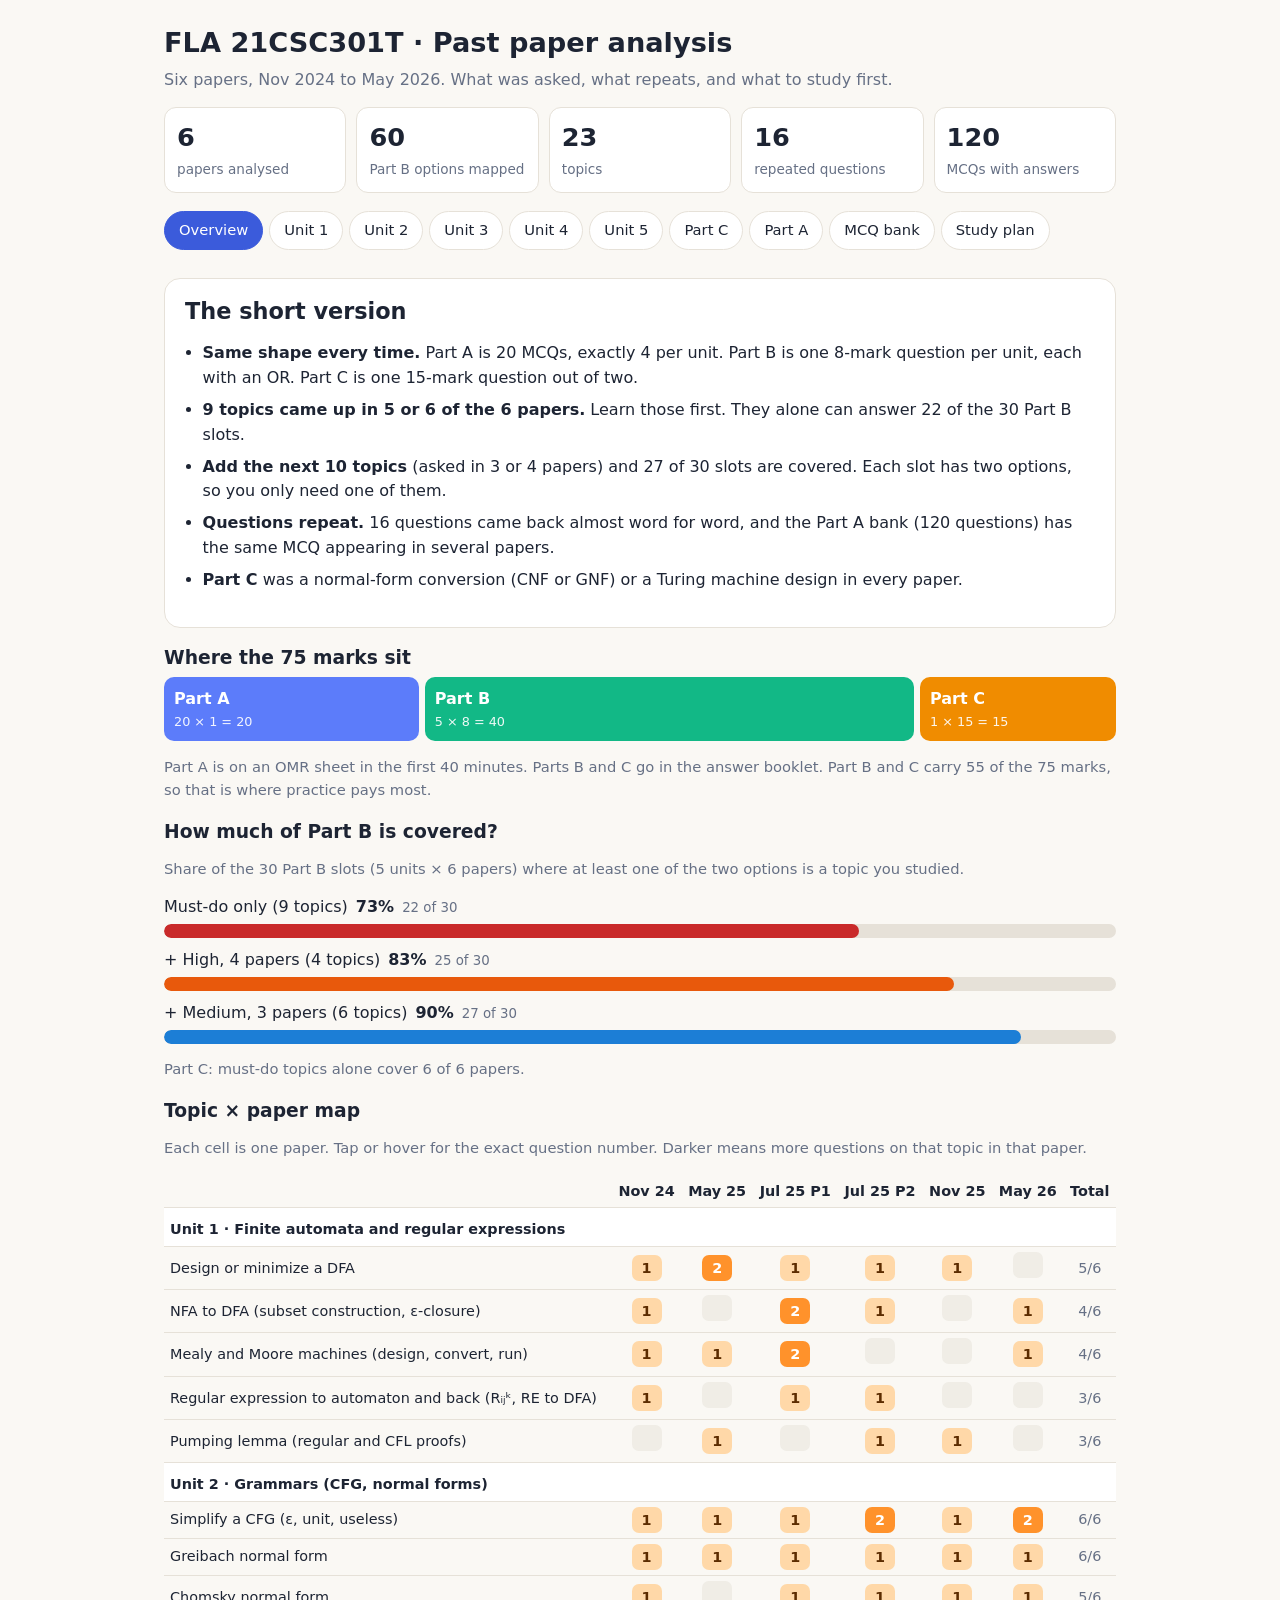
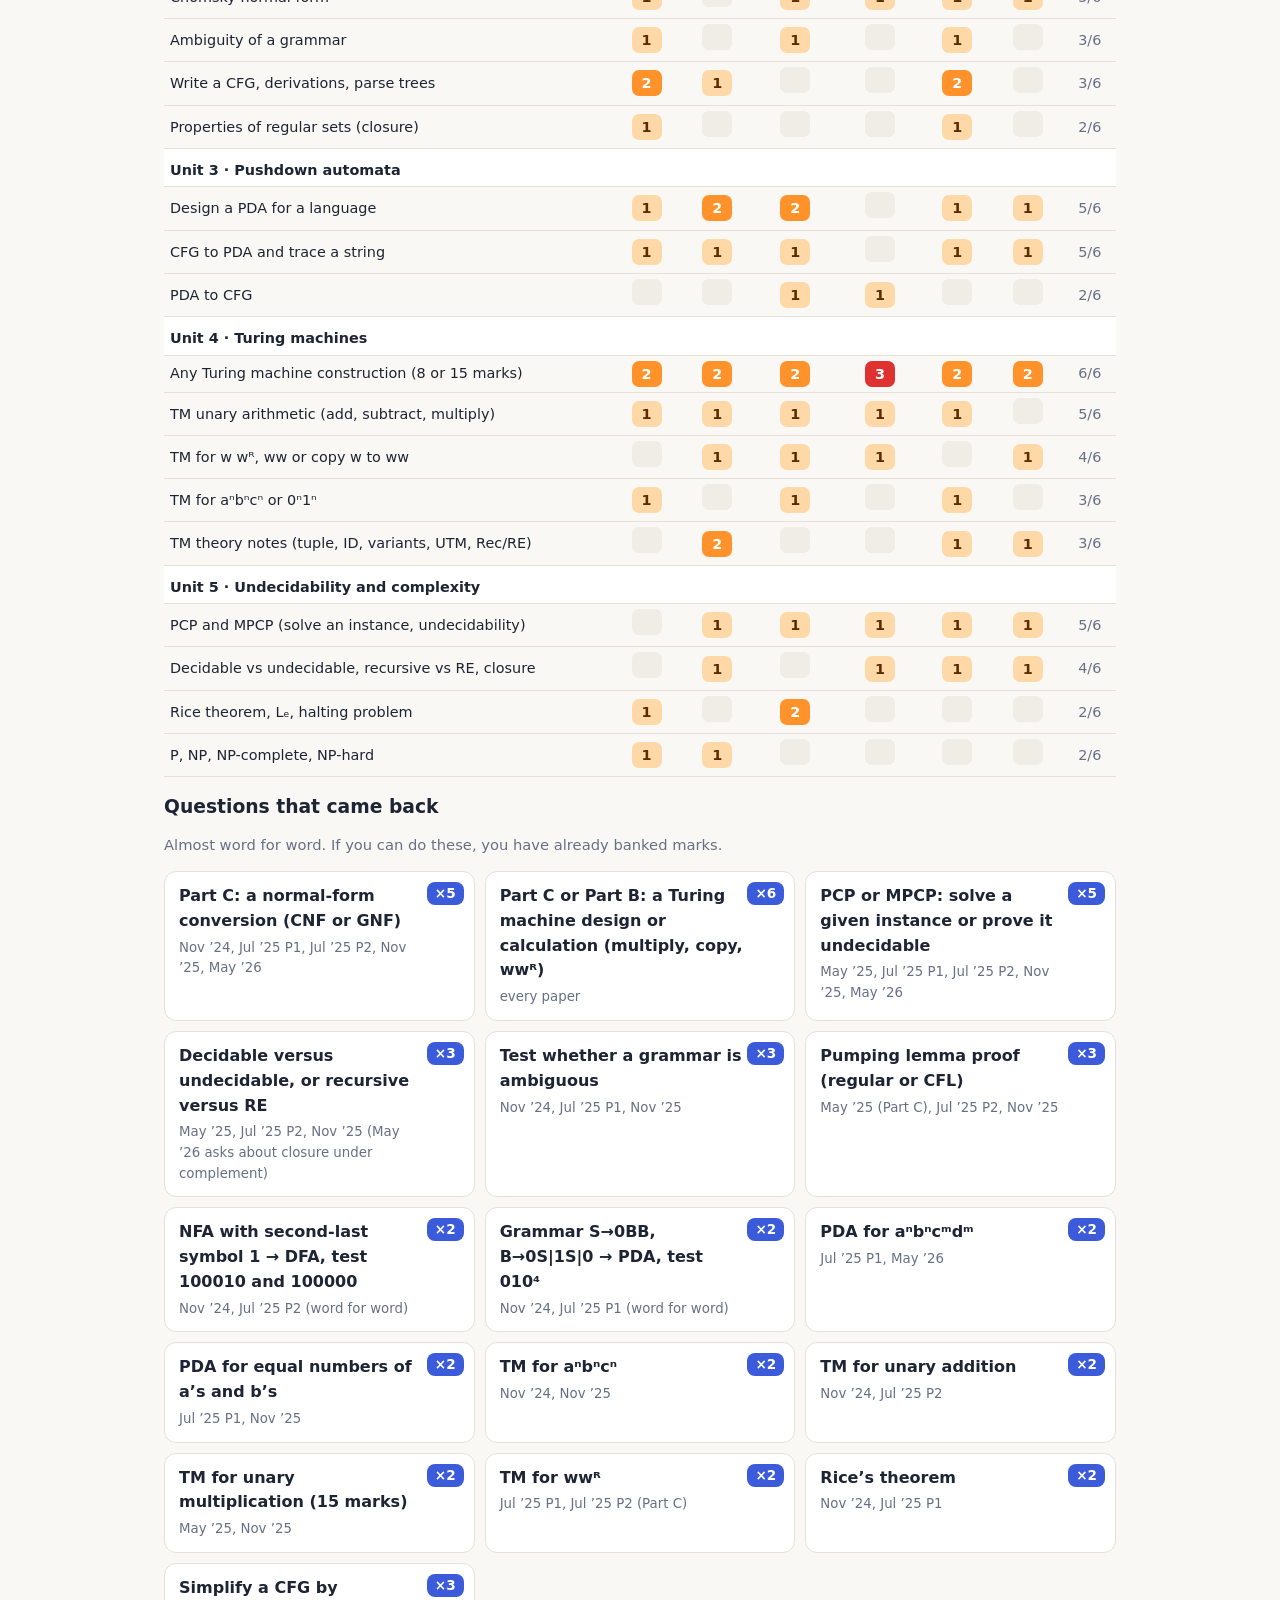
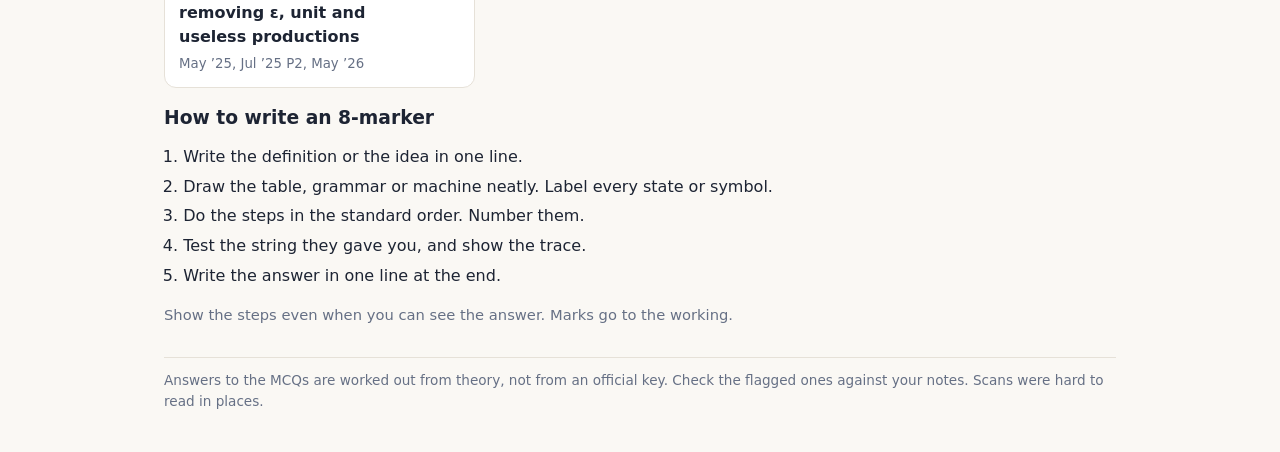
==== commit dddcf487: "FLA analysis page: full question text per slot, worked checks, likely-next notes" ====
--- a/pyq-analysis/index.html
+++ b/pyq-analysis/index.html
@@ -33,6 +33,13 @@
 #tip{position:absolute;display:none;z-index:50;background:#111827;color:#fff;border-radius:8px;padding:6px 10px;font-size:.82rem;max-width:260px;pointer-events:none}
 footer{color:var(--mut);font-size:.85rem;margin-top:30px;border-top:1px solid var(--line);padding-top:12px}
 [hidden]{display:none!important}
+
+.qx{margin-bottom:6px;line-height:1.45}.slots th[scope=row]{white-space:nowrap;font-weight:600;vertical-align:top}.slots td{min-width:230px;vertical-align:top}
+.note{background:rgba(59,91,219,.1);border-radius:8px;padding:9px 12px;margin:8px 0}
+.asked{grid-template-columns:1fr!important}.asked li{display:flex;gap:12px;align-items:flex-start;justify-content:flex-start!important}.asked .ap{min-width:68px;font-weight:600;color:var(--mut)}.asked li.n{opacity:.5}
+.tg{display:inline-block;font-size:11px;font-weight:700;border:1px solid var(--line);border-radius:6px;padding:0 6px;margin-right:4px;color:var(--mut)}
+.ex{background:rgba(43,138,62,.1);border-left:3px solid var(--ok);padding:8px 12px;border-radius:6px;margin:0}
+#tip{max-width:360px}
 </style></head>
 <body><div id="app"></div><script>
 const D={"papers":[{"id":"N24","short":"Nov 24","long":"Nov 2024"},{"id":"M25","short":"May 25","long":"May 2025"},{"id":"J1","short":"Jul 25 P1","long":"Jul 2025 (6-page paper)"},{"id":"J2","short":"Jul 25 P2","long":"Jul 2025 Paper 2"},{"id":"N25","short":"Nov 25","long":"Nov/Dec 2025"},{"id":"M26","short":"May 26","long":"May 2026"}],"units":{"1":"Unit 1 · Finite automata and regular expressions","2":"Unit 2 · Regular sets and context-free grammars","3":"Unit 3 · Pushdown automata","4":"Unit 4 · Turing machines","5":"Unit 5 · Complexity and undecidability"},"topics":[{"unit":1,"name":"NFA to DFA (subset construction, ε-closure)","hits":["21a",null,"21a·21b","21b",null,"21b"],"effort":1,"tool":"fa","tip":"Mechanical. Same table every time. The \"second-last symbol is 1\" NFA came up twice.","count":4,"tier":2},{"unit":1,"name":"Mealy and Moore machines (design, convert, run)","hits":["21b","21b","21a·21b",null,null,"21a"],"effort":1,"tool":"fa","tip":"Know Mealy to Moore (state, output) pairs and Moore to Mealy.","count":4,"tier":2},{"unit":1,"name":"Design or minimize a DFA","hits":["26¹⁵","21a·26¹⁵","22a","21a","21a",null],"effort":2,"tool":"fa","tip":"Table-filling for minimization; design from the language, then test strings.","count":5,"tier":1},{"unit":1,"name":"Regular expression to automaton and back (Rᵢⱼᵏ, RE to DFA)","hits":["26¹⁵",null,"27¹⁵","21a",null,null],"effort":2,"tool":"fa","tip":"Appears inside 15-mark questions. Practise one Rᵢⱼᵏ and one state elimination.","count":3,"tier":2},{"unit":1,"name":"Pumping lemma (regular and CFL proofs)","hits":[null,"26¹⁵",null,"23b","21b",null],"effort":2,"tool":"undec","tip":"Fixed proof template: pick w, split, pump, contradiction.","count":3,"tier":2},{"unit":2,"name":"Simplify a CFG (ε, unit, useless)","hits":["27¹⁵","22a","27¹⁵","22a·26¹⁵","26¹⁵","22a·22b"],"effort":1,"tool":"gram","tip":"In every paper. It is also step 1 of CNF and GNF.","count":6,"tier":1},{"unit":2,"name":"Chomsky normal form","hits":["27¹⁵",null,"27¹⁵","26¹⁵","26¹⁵","22a"],"effort":2,"tool":"gram","tip":"Five papers. Usually the 15-mark option.","count":5,"tier":1},{"unit":2,"name":"Greibach normal form","hits":["27¹⁵","22b","22b","22b","26¹⁵","26¹⁵"],"effort":3,"tool":"gram","tip":"In every paper, three times as an 8-marker and three as the 15-marker. The single best topic to master.","count":6,"tier":1},{"unit":2,"name":"Ambiguity of a grammar","hits":["22a",null,"22b",null,"22b",null],"effort":1,"tool":"gram","tip":"Show one string with two leftmost derivations or two parse trees.","count":3,"tier":2},{"unit":2,"name":"Write a CFG, derivations, parse trees","hits":["22b·27¹⁵","23b",null,null,"22a·26¹⁵",null],"effort":2,"tool":"gram","tip":"Leftmost derivation for a given string, then the parse tree.","count":3,"tier":2},{"unit":2,"name":"Properties of regular sets (closure)","hits":["22a",null,null,null,"22b",null],"effort":1,"tool":"plan","tip":"Union, concatenation, Kleene star, complement, intersection, reversal, each with one example.","count":2,"tier":3},{"unit":3,"name":"Design a PDA for a language","hits":["23a","23a·23b","23a·23b",null,"23a","23b"],"effort":2,"tool":"pda","tip":"Equal a and b, aⁿbⁿcᵐdᵐ, a^(m+n)bᵐcⁿ. Give the δ table and trace one string.","count":5,"tier":1},{"unit":3,"name":"CFG to PDA and trace a string","hits":["23b","23b","23a",null,"23b","23a"],"effort":1,"tool":"pda","tip":"Two moves only: expand a variable, match a terminal. The same grammar (010⁴) was asked twice.","count":5,"tier":1},{"unit":3,"name":"PDA to CFG","hits":[null,null,"23b","23a",null,null],"effort":3,"tool":"pda","tip":"Triple construction [p X q]. Lower priority.","count":2,"tier":3},{"unit":4,"name":"Any Turing machine construction (8 or 15 marks)","hits":["24a·24b","24a·27¹⁵","24a·24b","24a·24b·27¹⁵","24b·27¹⁵","24b·27¹⁵"],"effort":3,"tool":"tm","tip":"Every paper has a TM design option in Unit 4, and four of six also put one in Part C.","count":6,"tier":1},{"unit":4,"name":"TM unary arithmetic (add, subtract, multiply)","hits":["24b","27¹⁵","24a","24b","27¹⁵",null],"effort":2,"tool":"tm","tip":"Addition is the easy 8-marker. Multiplication shows up as the 15-marker.","count":5,"tier":1},{"unit":4,"name":"TM for w wᴿ, ww or copy w to ww","hits":[null,"24a","24b","27¹⁵",null,"27¹⁵"],"effort":3,"tool":"tm","tip":"Cross-off method. Draw the transition diagram and show a trace.","count":4,"tier":2},{"unit":4,"name":"TM for aⁿbⁿcⁿ or 0ⁿ1ⁿ","hits":["24a",null,"24a",null,"24b",null],"effort":2,"tool":"tm","tip":"Mark X, Y, Z. Trace aabbcc or aaabbbccc.","count":3,"tier":2},{"unit":4,"name":"TM theory notes (tuple, ID, variants, UTM, Rec/RE)","hits":[null,"24a·24b",null,null,"24a","24a"],"effort":1,"tool":"undec","tip":"Multitape, multihead, nondeterministic, universal TM. Learn a half-page each.","count":3,"tier":2},{"unit":5,"name":"PCP and MPCP (solve an instance, undecidability)","hits":[null,"25a","26¹⁵","25a","25b","25b"],"effort":1,"tool":"undec","tip":"Five papers. Solve by trying a start tile and tracking the overhang.","count":5,"tier":1},{"unit":5,"name":"Decidable vs undecidable, recursive vs RE, closure","hits":[null,"25b",null,"25b","25a","25a"],"effort":1,"tool":"undec","tip":"Definitions, examples, and closure under complement.","count":4,"tier":2},{"unit":5,"name":"Rice theorem, Lₑ, halting problem","hits":["25b",null,"25a·25b",null,null,null],"effort":2,"tool":"undec","tip":"Statement plus proof by reduction from the acceptance problem.","count":2,"tier":3},{"unit":5,"name":"P, NP, NP-complete, NP-hard","hits":["25a","25a",null,null,null,null],"effort":1,"tool":"undec","tip":"Definitions, Venn picture, SAT and Cook–Levin. Also feeds Part A.","count":2,"tier":3}],"templates":[{"name":"NFA to DFA (8 marks)","steps":["Write the NFA transition table, with final states marked.","If there are ε-moves, list the ε-closure of every state first.","Start state of the DFA is the ε-closure of q0.","For each new subset and each symbol, take the union of moves, then its closure. Add any new subset to the table.","A subset is final if it holds a final NFA state. Keep ∅ as a dead state if it appears.","Rename the subsets, draw the DFA, and test the strings from the question on both machines."]},{"name":"Mealy and Moore (8 marks)","steps":["State the difference in one line: Mealy output is on the transition, Moore output is on the state, and Moore output is one symbol longer.","Moore to Mealy: output of a transition is the output of its target state.","Mealy to Moore: split each state q into (q, o), one copy per output that arrives at q.","Add a start state with a chosen initial output if the start state has incoming edges with different outputs.","Run one input through both machines to show they agree."]},{"name":"Minimize a DFA (8 marks)","steps":["Remove states unreachable from the start.","List all pairs. Mark every (final, non-final) pair in round 0.","Repeat: mark (p, q) if some symbol takes them to a marked pair.","Unmarked pairs are equivalent. Merge them into classes.","Draw the minimized DFA and compare the state count."]},{"name":"Simplify, CNF (8 or 15 marks)","steps":["ε-productions: find nullable variables, add every version of each rule with them dropped, delete A→ε.","Unit productions: for each unit pair (A, B) copy B’s non-unit rules to A, delete A→B.","Useless symbols: delete non-generating variables, then unreachable ones.","CNF: replace terminals inside longer rules by new variables Cₐ → a.","CNF: break rules longer than two symbols with new variables D₁, D₂, …","Show the final grammar and confirm every rule is A→BC or A→a."]},{"name":"Greibach normal form (8 or 15 marks)","steps":["Simplify first (no ε, no unit rules, no useless symbols). Going through CNF first is allowed and usually safer.","Number the variables A₁ … Aₘ.","For i = 1 to m: substitute any rule Aᵢ → Aⱼγ with j < i, then remove left recursion Aᵢ → Aᵢα by adding Zᵢ.","After this pass every rule starts with a terminal or a higher-numbered variable.","Back-substitute from Aₘ up to A₁, then substitute into the Zᵢ rules.","Replace terminals that are not first by variables Cₐ → a. State the final grammar."]},{"name":"PDA design (8 marks)","steps":["Say the idea in two lines: what you push, what you pop, when you switch phase.","Give the 7-tuple, then the δ table (one line per move).","State the acceptance mode (final state or empty stack) and stick to it.","Trace one accepted string with instantaneous descriptions (q, input left, stack).","Trace one rejected string and say why it fails."]},{"name":"CFG to PDA (8 marks)","steps":["Use one working state. Push S above Z₀ to start.","For each rule A → α add δ(q, ε, A) = (q, α).","For each terminal a add δ(q, a, a) = (q, ε).","Add δ(q, ε, Z₀) = (qf, Z₀) to accept.","Trace the given string, choosing the rule that matches the next input symbol at each step."]},{"name":"Turing machine (8 or 15 marks)","steps":["Write the idea as 3 to 5 plain sentences (mark, scan right, return, repeat, verify).","List the tape alphabet and what each marker means.","Give the transition table or diagram.","Trace the sample string from the question step by step with instantaneous descriptions.","State when the machine accepts and what it does on a wrong string."]},{"name":"PCP instance (8 marks)","steps":["Write the tiles as a table (top over bottom).","Pick a first tile whose top and bottom agree as prefixes.","Track the overhang after each tile. Extend only with tiles that keep the two strings consistent.","Stop when the overhang is empty and give the index sequence with both strings written out.","If every tile has a longer top than bottom (or the reverse), say that no sequence can ever balance them.","Close with one line: PCP is undecidable in general, so no algorithm decides every instance."]}],"repeats":[{"what":"NFA where the second-last symbol is 1, convert to DFA, test 100010 and 100000","where":"Nov 2024 Q21a and Jul 2025 P2 Q21b (word for word)"},{"what":"Grammar S→0BB, B→0S|1S|0 converted to a PDA, test 010⁴","where":"Nov 2024 Q23b and Jul 2025 P1 Q23a(ii)"},{"what":"PDA for aⁿbⁿcᵐdᵐ","where":"Jul 2025 P1 Q23b and May 2026 Q23b"},{"what":"NPDA for an equal number of a and b","where":"Jul 2025 P1 Q23a(i) and Nov 2025 Q23a (trace baab)"},{"what":"TM for aⁿbⁿcⁿ","where":"Nov 2024 Q24a and Nov 2025 Q24b"},{"what":"TM unary addition","where":"Nov 2024 Q24b and Jul 2025 P2 Q24b"},{"what":"TM for unary multiplication (15 marks)","where":"May 2025 Q27 and Nov 2025 Q27"},{"what":"TM for w wᴿ","where":"Jul 2025 P1 Q24b and Jul 2025 P2 Q27"},{"what":"Rice theorem","where":"Nov 2024 Q25b and Jul 2025 P1 Q25a"},{"what":"CFG S→aS|bS|a|b equals (a+b)(a+b)*","where":"Jul 2025 P1 Q9 and May 2026 Q6 (MCQ)"},{"what":"Z₀ is the initial stack symbol","where":"Nov 2024 Q12, May 2025 Q9, May 2026 Q12 (MCQ)"}],"watch":["Nov 2024 Q23a(ii) asks for a PDA for aⁿbⁿc²ⁿ as printed. That language is not context-free (three counts tied together), so no PDA exists. Skip that option, or say so and prove it with the CFL pumping lemma.","Jul 2025 P1 Q12 lists two languages that PDAs cannot accept (aⁿbᵐcⁿdᵐ and aⁿbⁿcⁿ). Both are non-CFL, so the question has two correct answers. Do not lose time on it.","May 2026 Q25b (M = ab, bab, bbaaa; N = a, ba, bab) has no PCP solution because every top string is longer than its bottom string. Say that one sentence and you have the answer.","Several scans were hard to read. The PCP lists for Nov 2025 and the CFG in Jul 2025 P1 Q22b(i) are my best reading, so check them against your paper before trusting the sample answers."],"slots":[{"unit":1,"title":"Q21 · Finite automata (8 marks)","cover":["NFA to DFA","Mealy / Moore","Design or minimize a DFA"],"why":"In all six papers at least one of the two options is one of these three. Nov 2025 is covered only by the DFA design option (the other was a pumping-lemma proof)."},{"unit":2,"title":"Q22 · Grammars (8 marks)","cover":["Greibach normal form","Simplify + CNF","Ambiguity"],"why":"Four papers offered GNF, CNF or simplification here. Nov 2024 and Nov 2025 did not, and both offered ambiguity instead."},{"unit":3,"title":"Q23 · Pushdown automata (8 marks)","cover":["Design a PDA","CFG to PDA","PDA to CFG"],"why":"Jul 2025 P2 is the only paper without a design or CFG→PDA option, and it asked PDA→CFG."},{"unit":4,"title":"Q24 · Turing machines (8 marks)","cover":["aⁿbⁿcⁿ / 0ⁿ1ⁿ","Unary add / subtract","ww / wwᴿ","TM variants notes"],"why":"Short notes on TM variants, the universal TM or recursive/RE languages replaced one option in three papers (May 2025, Nov 2025, May 2026), so a half page of notes is cheap insurance next to the designs."},{"unit":5,"title":"Q25 · Undecidability (8 marks)","cover":["PCP / MPCP","Rice + Lₑ","Decidable vs undecidable"],"why":"PCP appears in five papers. Nov 2024 is the exception, and it asked Rice and P/NP."},{"unit":0,"title":"Q26 / Q27 · Part C (15 marks, pick one)","cover":["CNF then GNF","A TM design (multiply, copy, ww)","DFA to RE + pumping lemma"],"why":"A normal-form conversion was one of the two choices in five papers, and a TM design in four. Between them every paper is covered."}],"facts":{"closure":{"cols":["Union","Concat.","Star","Intersection","Complement"],"rows":[["Regular",1,1,1,1,1],["Context free",1,1,1,0,0],["Recursive",1,1,1,1,1],["Recursively enumerable",1,1,1,1,0]]},"hierarchy":[["Type 3","Regular grammar","Finite automaton"],["Type 2","Context-free grammar","Pushdown automaton"],["Type 1","Context-sensitive grammar","Linear bounded automaton"],["Type 0","Unrestricted grammar","Turing machine"]],"oneLiners":[["Z₀","initial (bottom) stack symbol"],["TM halting states","accept and reject"],["MPCP","the sequence must start with tile 1"],["UTM","simulates any TM given its description and input"],["NTM vs DTM","same power"],["NPDA vs DPDA","NPDA is more powerful"],["NFA vs ε-NFA vs DFA","same power"],["SAT","NP-complete"],["L and L̄ both RE","L is recursive"],["CNF rule shape","A → BC or A → a"],["GNF rule shape","A → aα, α a string of variables"],["Pumping lemma regular","proves a language is NOT regular"]]}}
@@ -173,6 +180,75 @@
 ["If P ≠ NP, which statement holds?",["NP-hard = NP","P = NP-complete","NP-complete ∩ P = ∅","NP-complete = NP"],2,"If any NP-complete problem were in P, then P = NP."]
 ]
 };
+// Every Part B option and Part C question, paper by paper. Order of papers: N24, M25, J1, J2, N25, M26.
+// SLOTS[unit][paper] = [option a, option b]
+const SLOTS={
+1:{
+N24:['Design an NFA for strings whose second-last symbol is always 1. Convert it to a DFA. Test 100010 and 100000 on both machines.','Design a Moore machine over {0,1}: print a for substring 10, b for 11, c otherwise. Convert it to a Mealy machine.'],
+M25:['(1) Formal definition of DFA and NFA with examples. (2) DFA over {x,y} that never contains the substring xxy.','(1) Compare Mealy and Moore, and build a Moore machine for divisibility of a binary number by 3. (2) Can a regular expression describe palindromes? Justify.'],
+J1:['(i) ε-NFA table over ε,a,b,c: find every ε-closure and convert to a DFA. (ii) Mealy machine for the 2’s complement of a binary input.','(i) Convert a given NFA table (P,Q,R,S on 0,1) to a DFA. (ii) Run a given Moore machine on aabab and ababb.'],
+J2:['Design a minimised DFA by converting the regular expression a(a+b+c)*(a+b+c).','Same as Nov 2024: NFA for second-last symbol 1, convert to DFA, test 100010 and 100000.'],
+N25:['Minimal DFA for L = {aⁿbᵐ : n ≥ 2, m ≥ 1} over {a,b}.','Prove that L = {0ⁿ10ⁿ : n ≥ 1} is not regular.'],
+M26:['Convert a given 4-state Mealy machine to a Moore machine.','Convert a given NFA (states P,Q,R,S on 0,1, table given) to a DFA.']},
+2:{
+N24:['(i) Is S→AS|A, A→aAb|c ambiguous? (ii) Discuss any four properties of regular sets with an example.','Design an unambiguous CFG for HTML with tags body, h1, p, a, div and the text inside them.'],
+M25:['Remove unit, useless and null productions from S→aA|aBB, A→aaA|ε, B→bB|bbC, C→B. What language does it generate?','Convert S→AA|a, A→SS|b to Greibach normal form.'],
+J1:['Use the table-filling algorithm to minimise a given 8-state DFA (q0 to q7).','(i) Convert a given CFG to GNF. (ii) Test whether S→0S1S|1S0S|ε and S→AA, A→aAb|bAa|ε are ambiguous.'],
+J2:['Simplify S→XYX, X→0X|ε, Y→1Y|ε.','Convert S→XB|AA, A→a|SA, B→b, X→a to GNF.'],
+N25:['Write a CFG for (i) {aⁿb²ⁿ : n ≥ 1} (ii) {aⁿbᵐcᵐdⁿ : n ≥ 1}.','(i) Show regular languages are closed under concatenation and Kleene closure. (ii) Show S→aSb|bSa|SS|ε is ambiguous.'],
+M26:['Convert S→aAa|bBb|ε, A→C|a, B→C|b, C→CDE|ε, D→A|B|ab to CNF.','Remove the null productions from (i) S→aS|AB, A→ε, B→ε, D→b and (ii) S→ABC, A→BC|a, B→bAC|ε.']},
+3:{
+N24:['PDA for (i) {aᵐ⁺ⁿbᵐcⁿ} (ii) {aⁿbⁿc²ⁿ}. The second is printed as asked and is not context-free.','Convert S→0BB, B→0S|1S|0 to a PDA and check the string 010⁴.'],
+M25:['DPDA versus NPDA, then design a PDA for {aⁱbʲcᵏ : i = j or j = k}.','A CFG and an equivalent PDA for {aⁿbᵐaⁿ : m,n ≥ 1} ∪ {aⁿcⁿ : n ≥ 1}.'],
+J1:['(i) PDA for strings over {a,b} with equal numbers of a’s and b’s. (ii) PDA for S→0BB, B→0S|1S|0; test 010⁴.','(i) PDA for {aⁿbⁿcᵐdᵐ : n,m ≥ 1}. (ii) Convert a given PDA with six transitions to a CFG.'],
+J2:['Convert a given PDA (states q0,q1,qf; stack symbols A,Z) to a CFG.','Prove {aⁿbⁿ : n ≥ 0} is not regular with the pumping lemma.'],
+N25:['NPDA for {w ∈ {a,b}* : na(w) = nb(w)}. Trace the string baab.','Convert E→E+E|E*E|a to a PDA and check the string a*a.'],
+M26:['Convert S→aA, A→aABC|bB|a, B→b, C→c to a PDA. Check the string abcba.','Design a PDA for aⁿbⁿcᵐdᵐ.']},
+4:{
+N24:['TM for {aⁿbⁿcⁿ : n ≥ 0}. Show that aaabbbccc is accepted.','TM for addition. Compute 2+3 with all steps.'],
+M25:['Tuple definition of a TM with instantaneous description. Then a TM for {www : w ∈ {a,b}*}.','Short notes on any two: extensions of TM, universal TM, recursive and recursively enumerable languages.'],
+J1:['(i) TM for proper subtraction m ∸ n, with a simulation. (ii) TM for {0ⁿ1ⁿ : n ≥ 1}.','TM for {wwᴿ : w ∈ {a,b}*} using the checking-off-symbols technique.'],
+J2:['TM that checks whether the input is prime, using multiple tracks.','TM to add two unary numbers.'],
+N25:['Discuss any two variants of the Turing machine with examples and illustrations.','TM for {aⁿbⁿcⁿ : n ≥ 1} over {a,b,c}. Show the working on aabbcc.'],
+M26:['Short note on multitape and multihead Turing machines.','TM that accepts strings over {a,b} ending with b.']},
+5:{
+N24:['Explain P, NP, NP-complete and NP-hard.','Explain the halting problem and Rice’s theorem.'],
+M25:['(1) Does the PCP with A = (y, yxy³, yx), B = (y³, yx, x) have a solution? (2) NP-hard and NP-complete with examples.','Compare decidable and undecidable languages with examples.'],
+J1:['State and prove Rice’s theorem for recursively enumerable index sets.','Define Lₑ and prove that Lₑ is not recursive.'],
+J2:['Find a solution of the PCP with lists A = (1, 10111, 10) and B = (111, 10, 0).','Classify decidable and undecidable problems with an example.'],
+N25:['Differentiate recursive and recursively enumerable languages. Describe undecidable problems with examples.','PCP with A = (a, bab, bb, abba), B = (ab, b, bab, ba): find a solution, say whether an MPCP solution exists, and whether PCP is decidable.'],
+M26:['Are the recursive and the recursively enumerable languages closed under complementation? Discuss.','Does the PCP instance M = (ab, bab, bbaaa), N = (a, ba, bab) have a solution?']}};
+// Part C: [Q26, Q27]
+const PARTC=[
+{p:'N24',q:['Employee IDs over {a,b} with at least one a: list the strings, build the DFA, convert it to a regular expression with the Rᵢⱼᵏ method.','Grammar for “the dog catches the cat” (S→NP VP …): remove null and unit productions, convert to CNF and GNF, draw the parse tree.']},
+{p:'M25',q:['(1) State and prove the pumping lemma for CFLs and test {aⁿbⁿcⁿ}. (2) Minimise a given 6-state FA.','Design a Turing machine that multiplies two numbers.']},
+{p:'J1',q:['(i) Prove that PCP is undecidable. (ii) Does the instance A = (ab, bbab, baa, b), B = (abbb, a, aa, bbb) have a PCP solution? Find the MPCP instance.','(i) Convert S→ABC, A→BC|a, B→bAC|ε, C→cAB|ε to CNF, with the intermediate steps. (ii) Find the regular expression of a given 2-state automaton.']},
+{p:'J2',q:['(i) Define CNF, simplify G (A→AaB|Ca|Ba, B→aB|ε, C→CaC, D→Aa) and convert it to CNF (12 marks). (ii) Remove the unit productions of S→AB, A→a, B→C|b, C→D, D→E, E→a (3 marks).','Transition diagram of a Turing machine for {wwᴿ : w ∈ (a+b)*}.']},
+{p:'N25',q:['Home-automation grammar: leftmost derivation of “please open the door”, then convert the grammar to CNF and GNF.','Turing machine that multiplies two unary numbers (111 × 11), with table or diagram and a trace.']},
+{p:'M26',q:['Convert S→aA|bB, B→bB|ε, A→aA|ε to GNF.','Turing machine that reads w ∈ {0,1}* and outputs ww. Show the action on 10 and 010.']}];
+// repeated questions: times, text, papers
+const REPEATS=[
+{n:5,w:'Part C: a normal-form conversion (CNF or GNF)',p:'Nov ’24, Jul ’25 P1, Jul ’25 P2, Nov ’25, May ’26'},
+{n:6,w:'Part C or Part B: a Turing machine design or calculation (multiply, copy, wwᴿ)',p:'every paper'},
+{n:5,w:'PCP or MPCP: solve a given instance or prove it undecidable',p:'May ’25, Jul ’25 P1, Jul ’25 P2, Nov ’25, May ’26'},
+{n:3,w:'Decidable versus undecidable, or recursive versus RE',p:'May ’25, Jul ’25 P2, Nov ’25 (May ’26 asks about closure under complement)'},
+{n:3,w:'Test whether a grammar is ambiguous',p:'Nov ’24, Jul ’25 P1, Nov ’25'},
+{n:3,w:'Pumping lemma proof (regular or CFL)',p:'May ’25 (Part C), Jul ’25 P2, Nov ’25'},
+{n:2,w:'NFA with second-last symbol 1 → DFA, test 100010 and 100000',p:'Nov ’24, Jul ’25 P2 (word for word)'},
+{n:2,w:'Grammar S→0BB, B→0S|1S|0 → PDA, test 010⁴',p:'Nov ’24, Jul ’25 P1 (word for word)'},
+{n:2,w:'PDA for aⁿbⁿcᵐdᵐ',p:'Jul ’25 P1, May ’26'},
+{n:2,w:'PDA for equal numbers of a’s and b’s',p:'Jul ’25 P1, Nov ’25'},
+{n:2,w:'TM for aⁿbⁿcⁿ',p:'Nov ’24, Nov ’25'},
+{n:2,w:'TM for unary addition',p:'Nov ’24, Jul ’25 P2'},
+{n:2,w:'TM for unary multiplication (15 marks)',p:'May ’25, Nov ’25'},
+{n:2,w:'TM for wwᴿ',p:'Jul ’25 P1, Jul ’25 P2 (Part C)'},
+{n:2,w:'Rice’s theorem',p:'Nov ’24, Jul ’25 P1'},
+{n:3,w:'Simplify a CFG by removing ε, unit and useless productions',p:'May ’25, Jul ’25 P2, May ’26'}];
+// worked checks (computed with the engine), keyed by topic index
+const EX={
+0:'Worked check: the NFA for “second-last symbol is 1” becomes a DFA with 4 states, one for each pair of last two symbols (00, 01, 10, 11). Accepting states are 10 and 11. 100010 is accepted (second-last symbol 1). 100000 is rejected (second-last symbol 0).',
+5:'Worked check (Jul 2025 P2 Q22a): S→XYX, X→0X|ε, Y→1Y|ε simplifies to S → XYX | XY | YX | XX | 0X | 0 | 1Y | 1 | ε, X → 0X | 0, Y → 1Y | 1.',
+19:'Worked checks: Jul 2025 P1 → tiles 1,2,4,3 (both sides spell abbbabbbaa). May 2025 → 2,1,1,3 (yxyyyyyyx). Jul 2025 P2 → 2,1,1,3 (101111110). Nov 2025 → 1,3,4 (abbabba), and it starts with tile 1, so it is also an MPCP solution. May 2026 has no solution: every top string is longer than its bottom string.'};
 
 const $=(s,r=document)=>r.querySelector(s), $$=(s,r=document)=>[...r.querySelectorAll(s)];
 const esc=s=>String(s).replace(/[&<>"]/g,c=>({'&':'&amp;','<':'&lt;','>':'&gt;','"':'&quot;'}[c]));
@@ -217,6 +293,9 @@
 function partCFor(pi){return T.filter(t=>hasCode(t.hits[pi],'26¹⁵')||hasCode(t.hits[pi],'27¹⁵'))}
 // MCQ build
 const MCQ=[];PORDER.forEach(p=>MCQ_RAW[p].forEach((r,i)=>MCQ.push({p,q:i+1,u:Math.ceil((i+1)/4),text:r[0],o:r[1],a:r[2],why:r[3],flag:r[4]||'',id:p+'-'+(i+1)})));
+
+const QTXT=(pi,code)=>{const p=PORDER[pi]; if(!code)return ''; const m=code.match(/^(\d\d)([ab])?(¹⁵)?$/); if(!m)return ''; if(m[3]){const pc=PARTC.find(x=>x.p===p);return pc?pc.q[m[1]==='26'?0:1]:''} const u=+m[1][1]; return SLOTS[u][p][m[2]==='a'?0:1]};
+const ptr=id=>P.findIndex(x=>x.id===id);
 // ------- router
 const TABS=[['overview','Overview'],['u1','Unit 1'],['u2','Unit 2'],['u3','Unit 3'],['u4','Unit 4'],['u5','Unit 5'],['partc','Part C'],['parta','Part A'],['mcq','MCQ bank'],['plan','Study plan']];
 function nav(){return '<nav class="tabs" id="tabs">'+TABS.map(([k,l])=>`<a href="#${k}" data-k="${k}">${l}</a>`).join('')+'</nav>'}
@@ -237,7 +316,7 @@
 function vOverview(){
  const n1=T.filter(t=>t.count>=5).length,n2=T.filter(t=>t.count>=3&&t.count<5).length;
  const cm=coverage(SETS.must),ch=coverage(SETS.high),cmd=coverage(SETS.med);
- const reps=D.repeats.map(r=>({...r,n:r.where.split(/ and |, /).length}));
+ const reps=REPEATS;
  let h=`<section class="hero"><h2>The short version</h2><ul class="big">
  <li><b>Same shape every time.</b> Part A is 20 MCQs, exactly 4 per unit. Part B is one 8-mark question per unit, each with an OR. Part C is one 15-mark question out of two.</li>
  <li><b>${n1} topics came up in 5 or 6 of the 6 papers.</b> Learn those first. They alone can answer ${cm.ok} of the ${cm.tot} Part B slots.</li>
@@ -251,9 +330,9 @@
  <p class="muted">Part C: must-do topics alone cover ${cm.c} of 6 papers.</p></section>`;
  h+=`<section><h3>Topic × paper map</h3><p class="muted">Each cell is one paper. Tap or hover for the exact question number. Darker means more questions on that topic in that paper.</p><div class="hmwrap"><table class="hm"><thead><tr><th></th>${PORDER.map(p=>`<th>${PSHORT[p]}</th>`).join('')}<th>Total</th></tr></thead><tbody>`;
  for(let u=1;u<=5;u++){h+=`<tr class="uh"><td colspan="8">${UNAME[u]} · ${USHORT[u]}</td></tr>`;
-  T.filter(t=>t.unit===u).sort((a,b)=>b.count-a.count).forEach(t=>{h+=`<tr><td class="tn"><a href="#u${u}">${esc(t.name)}</a></td>`+PORDER.map(p=>{const pi=P.findIndex(x=>x.id===p);const hh=t.hits[pi];const n=hh?hh.split('·').length:0;return `<td><span class="hc l${n}" ${hh?`data-tip="<b>${PLONG[p]}</b><br>${esc(t.name)}<br>${codeLabel(hh)}"`:''}>${n||''}</span></td>`}).join('')+`<td class="tot">${t.count}/6</td></tr>`})}
+  T.filter(t=>t.unit===u).sort((a,b)=>b.count-a.count).forEach(t=>{h+=`<tr><td class="tn"><a href="#u${u}">${esc(t.name)}</a></td>`+PORDER.map(p=>{const pi=P.findIndex(x=>x.id===p);const hh=t.hits[pi];const n=hh?hh.split('·').length:0;return `<td><span class="hc l${n}" ${hh?`data-tip="<b>${PLONG[p]}</b><br>${hh.split('·').map(c=>'<b>'+codeLabel(c)+'</b> '+esc(QTXT(pi,c))).join('<br>')}"`:''}>${n||''}</span></td>`}).join('')+`<td class="tot">${t.count}/6</td></tr>`})}
  h+='</tbody></table></div></section>';
- h+=`<section><h3>Questions that came back</h3><p class="muted">Almost word for word. If you can do these, you have already banked marks.</p><div class="grid2">`+reps.map(r=>`<div class="card rep"><span class="x">×${r.n}</span><b>${esc(r.what)}</b><small>${esc(r.where)}</small></div>`).join('')+'</div></section>';
+ h+=`<section><h3>Questions that came back</h3><p class="muted">Almost word for word. If you can do these, you have already banked marks.</p><div class="grid2">`+reps.map(r=>`<div class="card rep"><span class="x">×${r.n}</span><b>${esc(r.w)}</b><small>${esc(r.p)}</small></div>`).join('')+'</div></section>';
  h+=`<section><h3>How to write an 8-marker</h3><ol class="steps"><li>Write the definition or the idea in one line.</li><li>Draw the table, grammar or machine neatly. Label every state or symbol.</li><li>Do the steps in the standard order. Number them.</li><li>Test the string they gave you, and show the trace.</li><li>Write the answer in one line at the end.</li></ol><p class="muted">Show the steps even when you can see the answer. Marks go to the working.</p></section>`;
  $('#view').innerHTML=h}
 // ------- UNIT
@@ -261,23 +340,25 @@
  const tpl=Object.entries(TPL).filter(([k,v])=>v.includes(t.id)).map(([k])=>D.templates[k]);
  const steps=tpl.length?tpl[0].steps:null;
  const traps=TRAPS[t.id]||[];
- const asked=PORDER.map(p=>{const pi=P.findIndex(x=>x.id===p);const h=t.hits[pi];return `<li class="${h?'y':'n'}"><span>${PSHORT[p]}</span><b>${h?codeLabel(h):'not asked'}</b></li>`}).join('');
- return `<details class="topic ${t.tr.k}"><summary>${chip(t)}<span class="tt">${esc(t.name)}</span>${dots(t)}<span class="cnt">${t.count}/6</span></summary><div class="tb"><p class="tipline">${esc(t.tip)}</p><h5>How it was asked</h5><ul class="asked">${asked}</ul>${steps?`<h5>Answer blueprint</h5><ol class="steps">${steps.map(s=>`<li>${esc(s)}</li>`).join('')}</ol>`:''}${traps.length?`<h5>Watch out</h5><ul class="trap">${traps.map(s=>`<li>${esc(s)}</li>`).join('')}</ul>`:''}<a class="try" href="${'Fla-course.html'}" onclick="return false" style="display:none"></a></div></details>`}
+ const asked=PORDER.map(p=>{const pi=P.findIndex(x=>x.id===p);const h=t.hits[pi];return `<li class="${h?'y':'n'}"><span class="ap">${PSHORT[p]}</span><div>${h?h.split('·').map(c=>`<span class="tg">${codeLabel(c)}</span> ${esc(QTXT(pi,c))}`).join('<br>'):'<span class="muted">not asked</span>'}</div></li>`}).join('');
+ return `<details class="topic ${t.tr.k}"><summary>${chip(t)}<span class="tt">${esc(t.name)}</span>${dots(t)}<span class="cnt">${t.count}/6</span></summary><div class="tb"><p class="tipline">${esc(t.tip)}</p><h5>How it was asked</h5><ul class="asked">${asked}</ul>${EX[t.id]?`<h5>Worked check</h5><p class="ex">${esc(EX[t.id])}</p>`:''}${steps?`<h5>Answer blueprint</h5><ol class="steps">${steps.map(s=>`<li>${esc(s)}</li>`).join('')}</ol>`:''}${traps.length?`<h5>Watch out</h5><ul class="trap">${traps.map(s=>`<li>${esc(s)}</li>`).join('')}</ul>`:''}<a class="try" href="${'Fla-course.html'}" onclick="return false" style="display:none"></a></div></details>`}
+
+function bet(u){const ts=T.filter(t=>t.unit===u&&t.count>=3).sort((a,b)=>b.count-a.count);const due=ts.filter(t=>!t.hits[5]).map(t=>t.name);const top=ts.slice(0,2).map(t=>t.name);return `<p class="note"><b>If you had to bet:</b> ${esc(top.join(' and '))} are the safest. ${due.length?'Not in the latest paper (May 2026) but regular before, so they may be due: '+esc(due.slice(0,3).join('; '))+'.':''}</p>`}
 function vUnit(u){
  const ts=T.filter(t=>t.unit===u).sort((a,b)=>b.count-a.count||a.effort-b.effort);
  const sl=D.slots.find(s=>s.unit===u);
  const cv=coverage(SETS.must).per[u],ca=coverage(SETS.med).per[u];
  let h=`<section class="hero"><h2>${UN[u]}</h2><p class="lead">${sl.title}. ${esc(sl.why)}</p><p class="muted">Must-do topics here cover ${cv} of 6 papers. With the medium topics, ${ca} of 6.</p>
- <p class="muted">Part A: 4 MCQs on this unit in every paper. <a href="#mcq" onclick="setTimeout(()=>mcqUnit(${u}),30)">See them in the MCQ bank</a>.</p></section>`;
+ ${bet(u)}<p class="muted">Part A: 4 MCQs on this unit in every paper. <a href="#mcq" onclick="setTimeout(()=>mcqUnit(${u}),30)">See them in the MCQ bank</a>.</p></section>`;
  h+='<div class="legend"><span class="chip must">Must-do 5–6 papers</span><span class="chip high">High 4</span><span class="chip med">Medium 3</span><span class="chip bonus">Bonus 1–2</span></div>';
  h+=ts.map(topicCard).join('');
- h+=`<section><h3>Every question slot, paper by paper</h3><div class="hmwrap"><table class="slots"><thead><tr><th>Paper</th><th>Option (a)</th><th>Option (b)</th></tr></thead><tbody>`+PORDER.map(p=>{const pi=P.findIndex(x=>x.id===p);const s=slotTopics(u,pi);const f=ids=>ids.length?ids.map(id=>`<span class="pill ${T[id].tr.k}">${esc(T[id].name)}</span>`).join(' '):'<span class="muted">other</span>';return `<tr><td><b>${PSHORT[p]}</b></td><td>${f(s.a)}</td><td>${f(s.b)}</td></tr>`}).join('')+'</tbody></table></div><p class="muted">"other" means a question outside the listed topics (a note, or a one-off). Each paper has one of (a) or (b) to answer.</p></section>';
+ h+=`<section><h3>Every question slot, paper by paper</h3><div class="hmwrap"><table class="slots"><thead><tr><th>Paper</th><th>Option (a)</th><th>Option (b)</th></tr></thead><tbody>`+PORDER.map(p=>{const pi=P.findIndex(x=>x.id===p);const s=slotTopics(u,pi);const f=(ids,i)=>`<div class="qx">${esc(SLOTS[u][p][i])}</div>`+(ids.length?ids.map(id=>`<span class="pill ${T[id].tr.k}">${esc(T[id].name)}</span>`).join(' '):'');return `<tr><th scope="row">${PLONG[p]}</th><td>${f(s.a,0)}</td><td>${f(s.b,1)}</td></tr>`}).join('')+'</tbody></table></div><p class="muted">Each paper asks you to answer one of (a) or (b). The coloured tags show which topic card covers each option.</p></section>';
  if(u===3||u===2||u===5){h+=`<section><h3>Watch list</h3><ul class="trap">${D.watch.filter((w,i)=>(u===3&&i<2)||(u===5&&i===2)||(u===2&&i===3)).map(w=>`<li>${esc(w)}</li>`).join('')}</ul></section>`}
  $('#view').innerHTML=h}
 // ------- PART C
 function vPartC(){
- let h=`<section class="hero"><h2>Part C · 15 marks</h2><p class="lead">One question to answer out of Q26 and Q27. Both are 15 marks, so look at both and take the one you know.</p></section><div class="hmwrap"><table class="slots"><thead><tr><th>Paper</th><th>What the 15-mark options asked</th></tr></thead><tbody>`;
- PORDER.forEach(p=>{const pi=P.findIndex(x=>x.id===p);const ts=partCFor(pi);h+=`<tr><td><b>${PSHORT[p]}</b></td><td>${ts.map(t=>`<span class="pill ${t.tr.k}">${esc(t.name)}</span>`).join(' ')}</td></tr>`});
+ let h=`<section class="hero"><h2>Part C · 15 marks</h2><p class="lead">One question to answer out of Q26 and Q27. Both are 15 marks, so look at both and take the one you know.</p></section><div class="hmwrap"><table class="slots"><thead><tr><th>Paper</th><th>Q26</th><th>Q27</th></tr></thead><tbody>`;
+ PARTC.forEach(c=>{const pi=P.findIndex(x=>x.id===c.p);const ts=partCFor(pi);const tg=q=>ts.filter(t=>t.hits[pi].split('·').some(x=>x===(q?'27¹⁵':'26¹⁵'))).map(t=>`<span class="pill ${t.tr.k}">${esc(t.name)}</span>`).join(' ');h+=`<tr><th scope="row">${PLONG[c.p]}</th><td><div class="qx">${esc(c.q[0])}</div>${tg(0)}</td><td><div class="qx">${esc(c.q[1])}</div>${tg(1)}</td></tr>`});
  h+='</tbody></table></div>';
  const fam=T.filter(t=>t.hits.some(x=>x&&(x.includes('26¹⁵')||x.includes('27¹⁵')))).map(t=>({t,n:t.hits.filter(x=>x&&(x.includes('26¹⁵')||x.includes('27¹⁵'))).length})).sort((a,b)=>b.n-a.n);
  h+=`<section><h3>Families, ranked by how often they were a Part C option</h3><div class="grid2">`+fam.map(f=>`<div class="card"><span class="x">×${f.n}</span><b>${esc(f.t.name)}</b><small>${UNAME[f.t.unit]}</small></div>`).join('')+'</div></section>';
@@ -331,8 +412,8 @@
  $$('.task input').forEach(i=>i.onchange=()=>{const id=+i.dataset.id;if(i.checked)done.add(id);else done.delete(id);store.set('fla.done',[...done]);i.closest('.task').classList.toggle('done',i.checked);meter()})}
 // ------- shell
 function stat(n,l){return `<div class="stat"><b>${n}</b><span>${l}</span></div>`}
-const nRepeats=D.repeats.length;
-app.innerHTML=`<header class="top"><h1>FLA 21CSC301T · Past paper analysis</h1><p>Six papers, Nov 2024 to May 2026. What was asked, what repeats, and what to study first.</p><div class="stats">${stat(6,'papers analysed')}${stat(30,'Part B slots mapped')}${stat(T.length,'topics')}${stat(nRepeats,'repeated questions')}${stat(MCQ.length,'MCQs with answers')}</div></header>${nav()}<main id="view"></main><footer>Answers to the MCQs are worked out from theory, not from an official key. Check the flagged ones against your notes. Scans were hard to read in places.</footer>`;
+const nRepeats=REPEATS.length;
+app.innerHTML=`<header class="top"><h1>FLA 21CSC301T · Past paper analysis</h1><p>Six papers, Nov 2024 to May 2026. What was asked, what repeats, and what to study first.</p><div class="stats">${stat(6,'papers analysed')}${stat(60,'Part B options mapped')}${stat(T.length,'topics')}${stat(nRepeats,'repeated questions')}${stat(MCQ.length,'MCQs with answers')}</div></header>${nav()}<main id="view"></main><footer>Answers to the MCQs are worked out from theory, not from an official key. Check the flagged ones against your notes. Scans were hard to read in places.</footer>`;
 addEventListener('hashchange',route);route();
 
 </script></body></html>
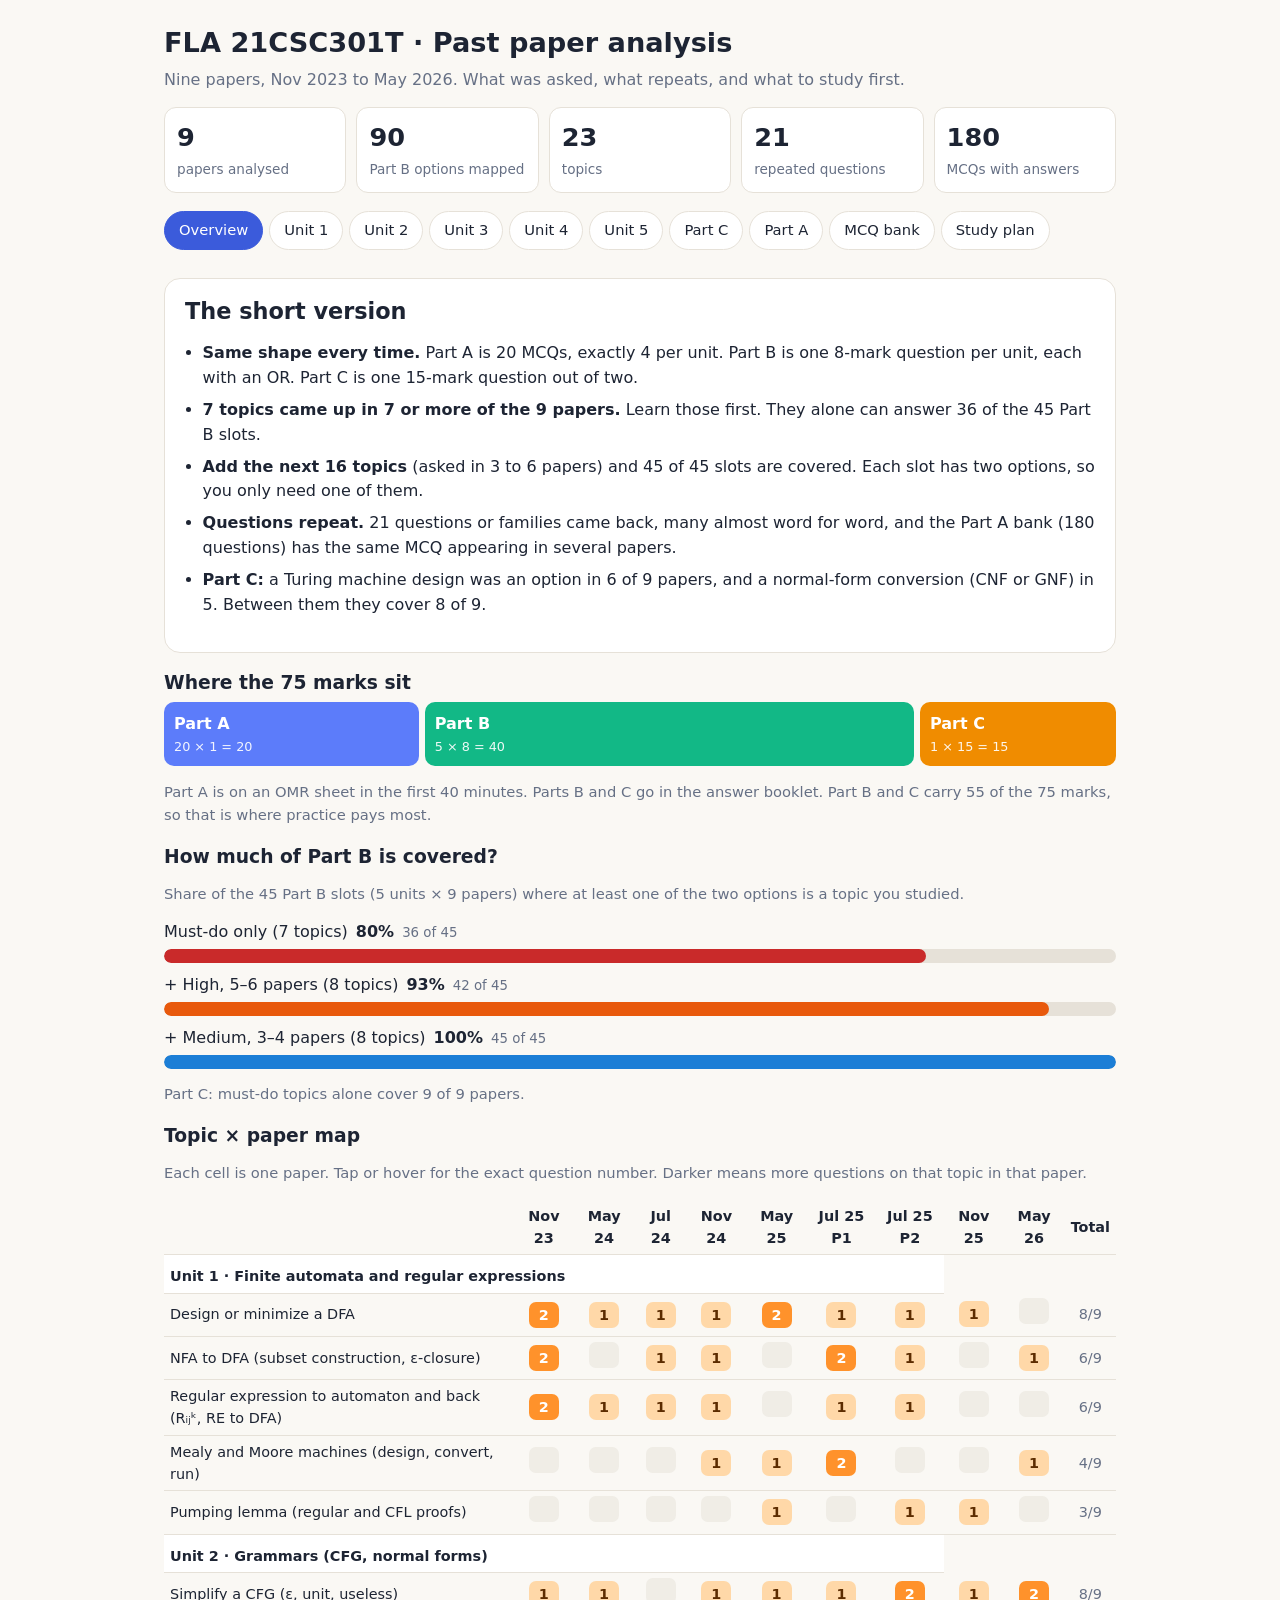
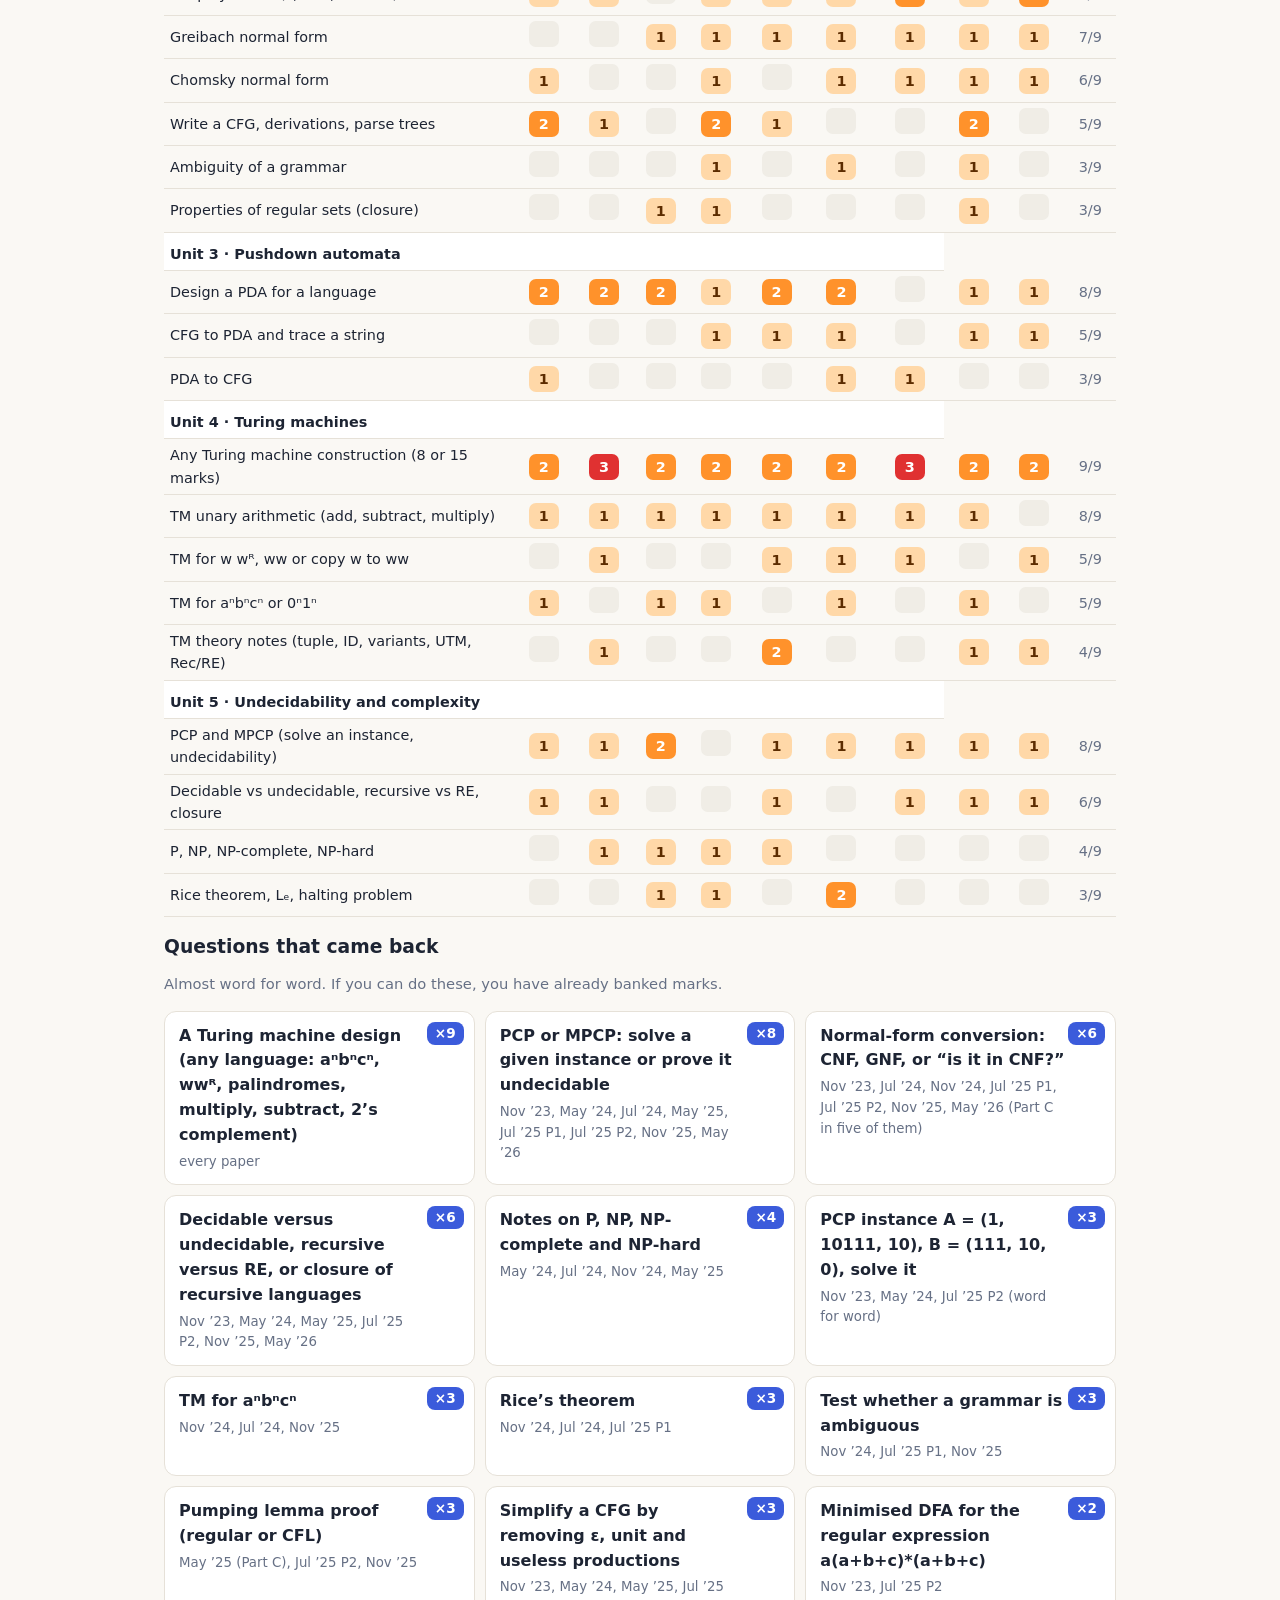
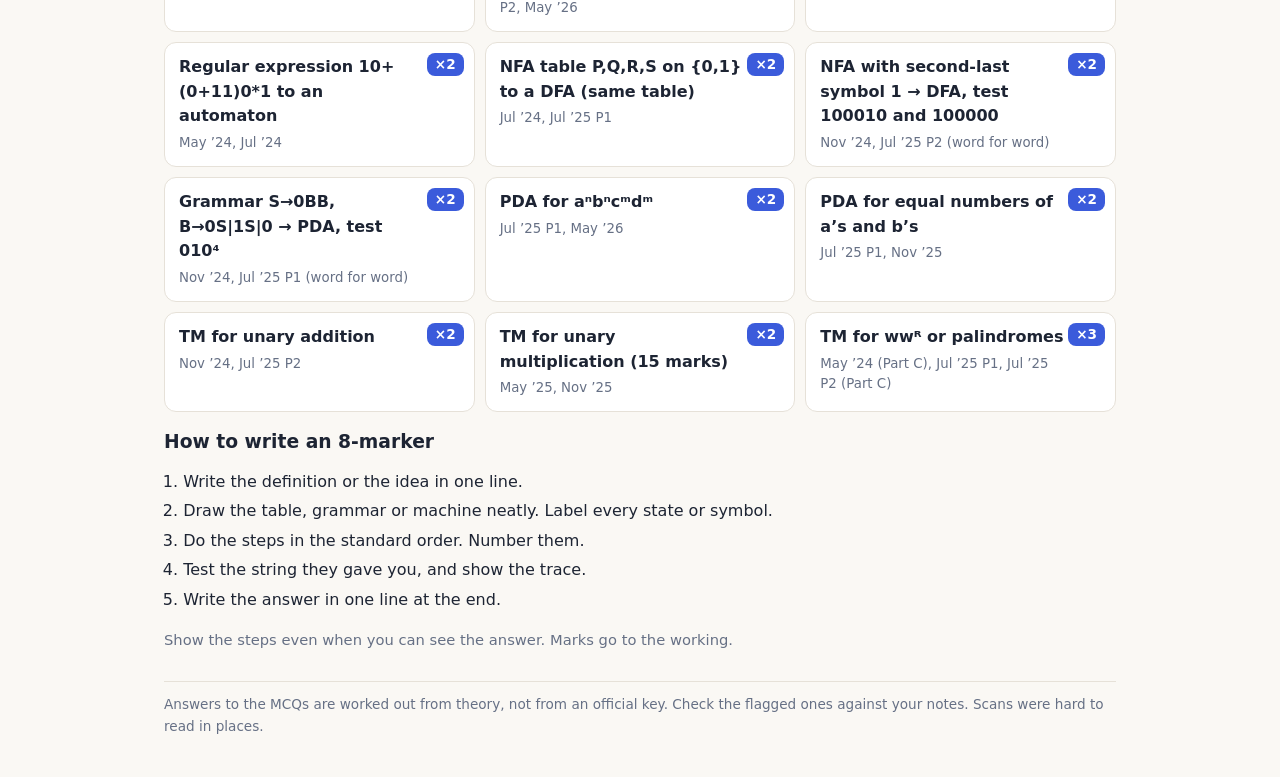
==== commit 59c55291: "FLA analysis page: add Nov 2023, May 2024 and Jul 2024 papers (9 papers, 180 MCQs)" ====
--- a/pyq-analysis/index.html
+++ b/pyq-analysis/index.html
@@ -228,48 +228,148 @@
 {p:'M26',q:['Convert S→aA|bB, B→bB|ε, A→aA|ε to GNF.','Turing machine that reads w ∈ {0,1}* and outputs ww. Show the action on 10 and 010.']}];
 // repeated questions: times, text, papers
 const REPEATS=[
-{n:5,w:'Part C: a normal-form conversion (CNF or GNF)',p:'Nov ’24, Jul ’25 P1, Jul ’25 P2, Nov ’25, May ’26'},
-{n:6,w:'Part C or Part B: a Turing machine design or calculation (multiply, copy, wwᴿ)',p:'every paper'},
-{n:5,w:'PCP or MPCP: solve a given instance or prove it undecidable',p:'May ’25, Jul ’25 P1, Jul ’25 P2, Nov ’25, May ’26'},
-{n:3,w:'Decidable versus undecidable, or recursive versus RE',p:'May ’25, Jul ’25 P2, Nov ’25 (May ’26 asks about closure under complement)'},
+{n:9,w:'A Turing machine design (any language: aⁿbⁿcⁿ, wwᴿ, palindromes, multiply, subtract, 2’s complement)',p:'every paper'},
+{n:8,w:'PCP or MPCP: solve a given instance or prove it undecidable',p:'Nov ’23, May ’24, Jul ’24, May ’25, Jul ’25 P1, Jul ’25 P2, Nov ’25, May ’26'},
+{n:6,w:'Normal-form conversion: CNF, GNF, or “is it in CNF?”',p:'Nov ’23, Jul ’24, Nov ’24, Jul ’25 P1, Jul ’25 P2, Nov ’25, May ’26 (Part C in five of them)'},
+{n:6,w:'Decidable versus undecidable, recursive versus RE, or closure of recursive languages',p:'Nov ’23, May ’24, May ’25, Jul ’25 P2, Nov ’25, May ’26'},
+{n:4,w:'Notes on P, NP, NP-complete and NP-hard',p:'May ’24, Jul ’24, Nov ’24, May ’25'},
+{n:3,w:'PCP instance A = (1, 10111, 10), B = (111, 10, 0), solve it',p:'Nov ’23, May ’24, Jul ’25 P2 (word for word)'},
+{n:3,w:'TM for aⁿbⁿcⁿ',p:'Nov ’24, Jul ’24, Nov ’25'},
+{n:3,w:'Rice’s theorem',p:'Nov ’24, Jul ’24, Jul ’25 P1'},
 {n:3,w:'Test whether a grammar is ambiguous',p:'Nov ’24, Jul ’25 P1, Nov ’25'},
 {n:3,w:'Pumping lemma proof (regular or CFL)',p:'May ’25 (Part C), Jul ’25 P2, Nov ’25'},
+{n:3,w:'Simplify a CFG by removing ε, unit and useless productions',p:'Nov ’23, May ’24, May ’25, Jul ’25 P2, May ’26'},
+{n:2,w:'Minimised DFA for the regular expression a(a+b+c)*(a+b+c)',p:'Nov ’23, Jul ’25 P2'},
+{n:2,w:'Regular expression 10+(0+11)0*1 to an automaton',p:'May ’24, Jul ’24'},
+{n:2,w:'NFA table P,Q,R,S on {0,1} to a DFA (same table)',p:'Jul ’24, Jul ’25 P1'},
 {n:2,w:'NFA with second-last symbol 1 → DFA, test 100010 and 100000',p:'Nov ’24, Jul ’25 P2 (word for word)'},
 {n:2,w:'Grammar S→0BB, B→0S|1S|0 → PDA, test 010⁴',p:'Nov ’24, Jul ’25 P1 (word for word)'},
 {n:2,w:'PDA for aⁿbⁿcᵐdᵐ',p:'Jul ’25 P1, May ’26'},
 {n:2,w:'PDA for equal numbers of a’s and b’s',p:'Jul ’25 P1, Nov ’25'},
-{n:2,w:'TM for aⁿbⁿcⁿ',p:'Nov ’24, Nov ’25'},
 {n:2,w:'TM for unary addition',p:'Nov ’24, Jul ’25 P2'},
 {n:2,w:'TM for unary multiplication (15 marks)',p:'May ’25, Nov ’25'},
-{n:2,w:'TM for wwᴿ',p:'Jul ’25 P1, Jul ’25 P2 (Part C)'},
-{n:2,w:'Rice’s theorem',p:'Nov ’24, Jul ’25 P1'},
-{n:3,w:'Simplify a CFG by removing ε, unit and useless productions',p:'May ’25, Jul ’25 P2, May ’26'}];
+{n:3,w:'TM for wwᴿ or palindromes',p:'May ’24 (Part C), Jul ’25 P1, Jul ’25 P2 (Part C)'}];
 // worked checks (computed with the engine), keyed by topic index
 const EX={
 0:'Worked check: the NFA for “second-last symbol is 1” becomes a DFA with 4 states, one for each pair of last two symbols (00, 01, 10, 11). Accepting states are 10 and 11. 100010 is accepted (second-last symbol 1). 100000 is rejected (second-last symbol 0).',
 5:'Worked check (Jul 2025 P2 Q22a): S→XYX, X→0X|ε, Y→1Y|ε simplifies to S → XYX | XY | YX | XX | 0X | 0 | 1Y | 1 | ε, X → 0X | 0, Y → 1Y | 1.',
 19:'Worked checks: Jul 2025 P1 → tiles 1,2,4,3 (both sides spell abbbabbbaa). May 2025 → 2,1,1,3 (yxyyyyyyx). Jul 2025 P2 → 2,1,1,3 (101111110). Nov 2025 → 1,3,4 (abbabba), and it starts with tile 1, so it is also an MPCP solution. May 2026 has no solution: every top string is longer than its bottom string.'};
+// Three more papers: Nov 2023 (N23), May 2024 (M24), Jul 2024 (J24). Same layout as slots.js and mcq.js.
+Object.assign(SLOTS[1],{
+N23:['Construct a DFA equivalent to the NFA with states a,b,c,d on {0,1} (table given).','Design a minimised DFA by converting the regular expression a(a+b+c)*(a+b+c).'],
+M24:['DFA that accepts an odd number of 1s and an even number of 0s.','Convert the regular expression 10+(0+11)0*1 into an ε-NFA.'],
+J24:['Prove 1²+2²+…+n² = n(n+1)(2n+1)/6 by induction. (This is a Discrete Maths style question.)','Construct a DFA equivalent to the NFA with states P,Q,R,S on {0,1}: P→{p,q}/{p}, Q→{r}/{r}, R→{s}/–, S→{s}/{s}.']});
+Object.assign(SLOTS[2],{
+N23:['(i) Find the language of S→aSb|aAb, A→bAa, A→ba. (ii) Write a CFG for the positive and negative integers.','(i) Simplify a given CFG (S→AB, A→a, B→b, B→C, E→C|ε). (ii) Check whether S→bA|aB, A→bAA|aS|a, B→bBB|bS|b is in CNF.'],
+M24:['Simplify S→aA|a|C, A→aB|ε, B→aA, C→cCD.','Leftmost and rightmost derivations and a parse tree for w = +*-xyxy using E→+EE|*EE|-EE|x|y.'],
+J24:['(1) Minimised DFA for the RE 10+(0+11)0*1. (2) Prove that every regular expression has an ε-NFA.','Show that regular languages are closed under union, intersection, Kleene closure and difference.']});
+Object.assign(SLOTS[3],{
+N23:['PDA for {wcwᴿ : w ∈ {a,b}+} by empty stack.','PDA for {aⁿbⁿcⁿ⁺ᵐ : n,m ≥ 1} by empty stack and by final state.'],
+M24:['PDA for {aⁿbᵐcᵐdⁿ : m,n ≥ 1}.','PDA for {wwᴿ : w ∈ {a,b}*}.'],
+J24:['What are DPDA and NPDA? Explain with examples.','PDA for {aⁿbⁿ : n ≥ 1} by empty stack. Draw the diagram and show by instantaneous descriptions that 0011 is accepted.']});
+Object.assign(SLOTS[4],{
+N23:['TM for {0ⁿ1ⁿ}. Show the instantaneous descriptions for 0011.','TM for the 2’s complement of a binary number.'],
+M24:['Prove that the union of two recursive languages is recursive. Discuss the complement.','TM that accepts strings over {a,b} containing aba as a substring.'],
+J24:['Convert S→XA|BB, B→b|SB, X→b, A→a to GNF.','TM for {aⁿbⁿcⁿ : n ≥ 0}.']});
+Object.assign(SLOTS[5],{
+N23:['Define PCP. Find a solution for A = (1, 10111, 10), B = (111, 10, 0).','Define the diagonalisation language L_d and show that it is not recursively enumerable.'],
+M24:['Short notes on NP-hard and NP-complete, and how they relate.','PCP instance A = (1, 10111, 10), B = (111, 10, 0).'],
+J24:['Define PCP and prove that PCP is undecidable.','Explain class P, class NP, NP-complete and NP-hard with examples.']});
+PARTC.unshift(
+{p:'N23',q:['Bus-stop pattern: write a regular expression, draw a DFA, list the accepted strings, design an ε-NFA with Thompson’s construction, then an NFA converted to a DFA.','(i) Convert a given PDA (states p,q, stack X,Z) to a CFG (8 marks). (ii) Leftmost and rightmost derivations and parse tree for ((a,a),^(a)),a) in S→a|^|(T), T→T,S|S (7 marks).']},
+{p:'M24',q:['Write the code for <M, 1011> for a given TM (q0 to q4) listing its moves, and also design a TM that adds two numbers.','Construct a Turing machine that accepts all palindromes over {0,1}.']},
+{p:'J24',q:['(a) State and explain Rice’s theorem. (b) Prove that MPCP reduces to PCP.','(a) TM that replaces every 111 by 101 in a string of 0s and 1s. (b) TM for proper subtraction m − n when m > n.']});
+// hits for the three new papers, by topic index (same indexes as D.topics)
+const NEWHITS={
+0:['21a·26¹⁵',null,'21b'],2:['21b·26¹⁵','21a','22a'],3:['21b·26¹⁵','21b','22a'],5:['22b','22a',null],6:['22b',null,null],7:[null,null,'24a'],
+9:['22a·27¹⁵','22b',null],10:[null,null,'22b'],11:['23a·23b','23a·23b','23a·23b'],13:['27¹⁵',null,null],
+14:['24a·24b','24b·26¹⁵·27¹⁵','24b·27¹⁵'],15:['24b','26¹⁵','27¹⁵'],16:[null,'27¹⁵',null],17:['24a',null,'24b'],18:[null,'26¹⁵',null],
+19:['25a','25b','25a·26¹⁵'],20:['25b','24a',null],21:[null,null,'26¹⁵'],22:[null,'25a','25b']};
+MCQ_RAW.N23=[
+["Regular expression for all strings over {1} of odd length",["1*","1(11)*","(111)*","1+"],1,"Odd length = one 1 followed by pairs of 1s."],
+["Which is true for DFA and NFA?",["A DFA has exactly one transition for each symbol","An NFA has finite states for each alphabet","A DFA has ε-moves","A DFA can have many transitions for each symbol"],0,"A DFA has exactly one move for each state and symbol. ε-moves and several moves belong to NFAs."],
+["L = {x01y : x, y are strings of 0s and 1s} describes",["The language that reads the input (0+1)+","Strings that may not have 01 anywhere","Strings of 0s and 1s that must have 01 somewhere","Strings of 0s and 1s separately"],2,"x01y means 01 must appear somewhere in the string."],
+["Select the regular expression for the given diagram (q0 splits on a and b into two branches).",["aa*+bb*","a*+b*","a-kb","aba*"],0,"The figure is not readable. If one branch loops on a and the other on b, the language is a⁺ ∪ b⁺ = aa*+bb*. Check this against your paper.","diagram"],
+["A CFG is in Chomsky normal form if every production is of the form",["A→BC or A→A","A→BC or A→a","A→BCa or B→b","A→BC or A→B"],1,"CNF: A→BC or A→a."],
+["A context-free language is ambiguous if",["it has two or more leftmost derivations for some string","it has two or more rightmost derivations for some string","both (A) and (B)","it has one leftmost derivation for some string"],2,"Two leftmost derivations is the same as two rightmost derivations, because both mean two parse trees."],
+["Which statement is false?",["A CFL can be converted into Chomsky normal form","A CFL can be converted into Greibach normal form","A CFL is accepted by a pushdown automaton","All of the above statements are false"],3,"The first three are true. Option D says all three are false, so it is the false one."],
+["The CFG S→A111|S1, A→A0|00 is equivalent to",["{0ⁿ1ᵐ | n = 2, m = 3}","{0ⁿ1ᵐ | n = 1, m = 5}","{0ⁿ1ᵐ | n greater than two and m greater than four}","{0ⁿ1ᵐ | n greater than two and m less than four}"],2,"A gives 0ⁿ with n ≥ 2, and S gives 111 followed by more 1s, so m ≥ 3. No option says exactly that, so C is the closest.","check"],
+["Which pair has different expressive power?",["DFA and NFA","DPDA and NPDA","Deterministic and non-deterministic single-tape TM","Single-tape and multi-tape TM"],1,"NPDA is more powerful than DPDA. The other pairs are equal."],
+["Lexical analysis for a modern language like Java needs which model?",["Finite state automata","Deterministic pushdown automata","Non-deterministic pushdown automata","Turing machine"],0,"Tokens are described by regular expressions, so a finite automaton is enough."],
+["The recognising power of NFA and DFA is",["different","sometimes different","the same","sometimes the same"],2,"Subset construction makes any NFA into a DFA."],
+["A finite state machine can recognise",["any grammar","only CFG","any unambiguous grammar","only regular grammar"],3,"Regular languages only."],
+["Which statement is false?",["CFG can specify lexical and syntax rules","Type checking is done before parsing","High-level programs can be translated to intermediate representations","Arguments to a function can be passed using the program stack"],1,"Type checking is done after parsing, on the parse tree."],
+["Which statement is valid for the language (the language is missing from the scan)?",["It is not accepted by a Turing machine","It is regular but not context-free","It is context-free but not regular","It is neither regular nor context-free, but accepted by a Turing machine"],3,"The language line is missing. The same four options came with {aᵖ : p prime} in Jul 2025, and the answer there was D.","check"],
+["Which is NOT a possible result of running a Turing machine on an input?",["It may halt and accept","It may halt by changing the input","It may halt and reject","It may never halt"],1,"The outcomes are accept, reject, or loop forever."],
+["A Turing machine is more powerful than an FSM because",["its head moves in one direction","its head moves in both directions","its head keeps moving in both directions","it can remember arbitrarily long sequences of the input string"],3,"Unbounded tape memory is the real difference."],
+["If a problem has an algorithm to answer it, we call it",["Decidable","Solved","Recognizable","Decidable and solvable"],0,"Decidable."],
+["Which is true for the halting problem?",["It is recursively enumerable","It is undecidable","Both (a) and (b)","It is enumerable"],2,"The halting problem is RE and undecidable."],
+["A language L is ______ if some TM M has L(M) = L and M halts on every input",["Turing acceptable","Decidable","Undecidable","Turing unacceptable"],1,"Always halting means decidable (recursive)."],
+["Problems with no algorithm, whether or not a TM that fails to halt accepts them, are",["Decidable","Undecidable","Computable","Decidable and computable"],1,"Undecidable."]];
+MCQ_RAW.M24=[
+["Automata used to develop a learning model and involved in decision making",["Pushdown automata","Linear bounded automata","Finite automata","Discrete automata"],2,"Finite automata model decision making in simple systems."],
+["If an NFA has N states, the DFA can have a maximum of",["2ᴺ states","N/2 states","2N states","N states"],0,"Subset construction gives at most 2ᴺ states."],
+["A language is regular if and only if it is",["accepted by a DFA","accepted by a PDA","accepted by an LBA","accepted by a Turing machine"],0,"Regular = accepted by a DFA."],
+["Which is NOT an example of a finite state system?",["Elevator mechanism","Combination locks","Traffic lights","Digital watches"],3,"All four can be modelled by finite state machines. The key probably treats a watch as a counter. Treat this as a doubtful question.","check"],
+["In G = (V, E, P, S), the symbol S represents the",["Accepting state","Starting variable","Sensitive grammar","Starting state"],1,"S is the start variable. (E stands for the terminal set Σ.)"],
+["A grammar with n > 1 parse trees for a string is called",["Unambiguous","Ambiguous","Regular","Recursive"],1,"More than one parse tree = ambiguous."],
+["Which is NOT a grammar simplification procedure?",["Removal of epsilon productions","Removal of unit productions","Removal of useless symbols","Removal of non-reachable states"],3,"Non-reachable states belong to automata. Non-reachable symbols are part of removing useless symbols."],
+["Which of these is in CNF?",["A→Aw","A→x","A→xw","A→Xw"],1,"A→x with a single terminal. (Capital X is not a terminal.)"],
+["The data structure used by a PDA to process the string is",["Stack","Queue","List","Array"],0,"Stack."],
+["The language accepted by a DPDA is",["Regular expression","Context free language","Recursively enumerable","Regular grammar"],1,"Deterministic context-free languages, which are CFLs."],
+["Reducing the input string to the start symbol of a grammar is called",["Top-down parsing","Bottom-up parsing","Syntactic parsing","Hybrid parsing"],1,"Bottom-up parsing."],
+["Which is NOT a property of CFLs?",["Kleene closure","Homomorphism","Intersection","Concatenation"],2,"CFLs are not closed under intersection."],
+["Which can accept even palindromes over {a,b}?",["Deterministic automaton","Turing machine","NDFA","Linear bounded automata"],1,"Even palindromes need guessing the middle (NPDA). A Turing machine can do it, and so can an LBA, so two options fit.","check"],
+["A Turing machine has",["Finite memory","Infinite memory","No memory","Stack memory"],1,"Infinite tape."],
+["Type 0 languages are called",["Recursively enumerable","Regular expressions","Recursive","Context free grammar"],0,"Type 0 = RE."],
+["In the 6-tuple TM (Q, X, Σ, δ, q0, B, F style), X represents",["Tape alphabet","Stack symbol","Initial state","Final state"],0,"X is the tape alphabet Γ."],
+["A problem that can be validated in polynomial time is called",["NP problem","P problem","PCP problem","None of the above"],0,"Verified in polynomial time = NP."],
+["The Post Correspondence Problem is",["a decidable decision problem","an undecidable decision problem","not a decision problem","an NP problem"],1,"PCP is undecidable."],
+["Problems in class NP have",["a deterministic algorithm","a non-deterministic polynomial algorithm","a non-polynomial algorithm","no solution"],1,"NP = solved by a non-deterministic polynomial-time algorithm."],
+["The subset sum problem is an ideal example of",["P","NP","NP-hard","Undecidable"],1,"Subset sum is NP-complete, so it is in NP. NP-hard is also true, but NP is the usual key."]];
+MCQ_RAW.J24=[
+["Which regular expression identity is genuine?",["(x+y)* = x*+y*","(x+y)* = x*y*","(x+y)* = (x*y*)*","x*y* = x*+y*"],2,"(x*y*)* generates every string over x and y, the same as (x+y)*."],
+["The limitation of finite automata is",["Recognises non-regular grammar","Fails to recognise regular grammar","Recognises context free grammar","Cannot remember a large amount of memory"],3,"An FA has only finite memory."],
+["Regular expression for L = {x ∈ {0,1}* : x starts with 1 and ends with 0}",["0(0*1*)*1","0(0*+1*)1","1(0*+1*)*0","1(0*+1*)0"],2,"Start with 1, anything in the middle, end with 0."],
+["The DFA with q0 −b→ q0, q0 −a→ q1, q1 −a→ q1, q1 −b→ q2, q2 −a→ q1, q2 −b→ q0 and final state q2 accepts",["aaabbbab","ababa","bbbaaaa","bbaaabb"],0,"It accepts the strings that end in ab. aaabbbab ends with ab."],
+["X1: S→aXb|bXa|XX|a and S→aXb|bXa|a are not equivalent. X2: X→XX|XXX|aXb|bXa|ε and X→XX|aXb|bXa|ε are equivalent.",["X1 correct, X2 not correct","Both X1 and X2 not correct","X1 correct, X2 correct","Both X1 and X2 correct"],2,"The first pair differs because XX gives the string aa, which the other cannot. In the second, XXX is XX followed by X, so it adds nothing. Both statements are right.","check"],
+["A context-sensitive grammar is",["Type 0","Type 1","Type 2","Type 3"],1,"Type 1."],
+["If all productions have a single non-terminal on the left, the grammar is",["Context sensitive","Context free","Unrestricted","Pharser grammar"],1,"That is the definition of a context-free grammar."],
+["The general format of Chomsky normal form is",["A→aB | a","X→YZ | d","X→ABC | ac","A→aXY | a"],1,"X→YZ or X→d."],
+["A pushdown automaton does NOT have",["Finite set of input symbols","Starting state","Special rejection state","Transition function"],2,"A PDA has no special rejection state."],
+["A deterministic PDA is a PDA in which",["no state p has two or more outgoing transitions on the same input and stack symbol","no state p has two or more outgoing transitions","more than one state can have two or more outgoing transitions","at least one state has more than one transition"],0,"Determinism means one possible move for each input and stack symbol."],
+["The PDA configuration (q0, a, b) represents",["(current state, input, stack symbol)","(current state, stack symbol, input)","(next state, input, stack symbol)","(next state, stack symbol, input)"],0,"State, input, stack."],
+["A pushdown automaton with two stacks is equivalent to",["a deterministic finite automaton","an ε-NFA","a Turing machine","a non-deterministic finite automaton"],2,"Two stacks can imitate a TM tape."],
+["In a multi-head Turing machine there are",["more than one head on the tape","more than one input tape","the same model as the basic one","multiple tracks on the input tape"],0,"Several heads on one tape."],
+["An instantaneous description of a Turing machine consists of",["current state and entire input to be processed","current state and processed input","next state and already processed input","next state and entire input to be processed"],0,"State, tape contents and head position. A is the closest.","check"],
+["The number of tuples used to represent a Turing machine is",["5","6","7","8"],2,"(Q, Σ, Γ, δ, q0, B, F) = 7."],
+["After the machine (q0,1)→(q1,a,R), (q1,0)→(qaccept,b,R), … processes 10110, the tape is",["ab110","10bba","10110","abbba"],0,"Read 1, write a, move right, state q1. Read 0, write b, move right, accept. Tape: ab110. The listed moves have a typo in the scan.","check"],
+["If L and L′ are recursively enumerable, then L is",["Regular","Recursive","Context free","Context sensitive"],1,"L and its complement both RE means L is recursive."],
+["The relation between RE, CS, recursive and context-free languages is",["CFL ⊂ CS ⊂ RL ⊂ RE","CFL ⊂ CS ⊂ RE ⊂ RL","RE ⊂ RL ⊂ CS ⊂ CFL","RL ⊂ RE ⊂ CS ⊂ CFL"],0,"CFL ⊂ context sensitive ⊂ recursive ⊂ recursively enumerable."],
+["Select the false statement",["All context-sensitive languages are recursive","The set of non-recursively-enumerable languages is countable","RE and recursive languages are closed under reversal","RE languages are closed under union"],1,"There are uncountably many languages and only countably many TMs, so the set of non-RE languages is uncountable."],
+["Decision problem A is decidable and B is not. Which is correct?",["C is undecidable if C is reducible to B","C is undecidable if B is reducible to C","C is decidable if A is reducible to C","C is decidable if C is reducible to B’s complement"],1,"If B reduces to C and C were decidable, B would be decidable. So C is undecidable."]];
 
 const $=(s,r=document)=>r.querySelector(s), $$=(s,r=document)=>[...r.querySelectorAll(s)];
 const esc=s=>String(s).replace(/[&<>"]/g,c=>({'&':'&amp;','<':'&lt;','>':'&gt;','"':'&quot;'}[c]));
-const P=D.papers, UN=D.units;
+const PORDER=['N23','M24','J24','N24','M25','J1','J2','N25','M26'];
+const P=PORDER.map(id=>({id})), UN=D.units;
 const UNAME={1:'Unit 1',2:'Unit 2',3:'Unit 3',4:'Unit 4',5:'Unit 5'};
 const USHORT={1:'Finite automata and regular expressions',2:'Grammars (CFG, normal forms)',3:'Pushdown automata',4:'Turing machines',5:'Undecidability and complexity'};
-const PORDER=['N24','M25','J1','J2','N25','M26'];
-const PLONG={N24:'Nov 2024',M25:'May 2025',J1:'Jul 2025 (Paper 1)',J2:'Jul 2025 (Paper 2)',N25:'Nov 2025',M26:'May 2026'};
-const PSHORT={N24:'Nov 24',M25:'May 25',J1:'Jul 25 P1',J2:'Jul 25 P2',N25:'Nov 25',M26:'May 26'};
+const PLONG={N23:'Nov 2023',M24:'May 2024',J24:'Jul 2024',N24:'Nov 2024',M25:'May 2025',J1:'Jul 2025 (Paper 1)',J2:'Jul 2025 (Paper 2)',N25:'Nov 2025',M26:'May 2026'};
+const PSHORT={N23:'Nov 23',M24:'May 24',J24:'Jul 24',N24:'Nov 24',M25:'May 25',J1:'Jul 25 P1',J2:'Jul 25 P2',N25:'Nov 25',M26:'May 26'};
 const store={get(k,d){try{const v=localStorage.getItem(k);return v?JSON.parse(v):d}catch(e){return d}},set(k,v){try{localStorage.setItem(k,JSON.stringify(v))}catch(e){}}};
-const tier=n=>n>=5?{k:'must',l:'Must-do'}:n>=4?{k:'high',l:'High'}:n>=3?{k:'med',l:'Medium'}:{k:'bonus',l:'Bonus'};
-const T=D.topics.map((t,i)=>({...t,id:i,count:t.hits.filter(Boolean).length}));
+const NPAP=9;
+const tier=n=>n>=7?{k:'must',l:'Must-do'}:n>=5?{k:'high',l:'High'}:n>=3?{k:'med',l:'Medium'}:{k:'bonus',l:'Bonus'};
+const T=D.topics.map((t,i)=>{const hits=(NEWHITS[i]||[null,null,null]).concat(t.hits);return {...t,hits,id:i,count:hits.filter(Boolean).length}});
 T.forEach(t=>{t.tr=tier(t.count)});
 const codeLabel=c=>c.split('·').map(x=>{const m=x.match(/^(\d\d)([ab])?(¹⁵)?$/);if(!m)return x;return m[3]?'Q'+m[1]+' (15 marks)':'Q'+m[1]+m[2]}).join(' + ');
 const hasCode=(h,code)=>!!h&&h.split('·').includes(code);
 // Part B slots: 5 units x 6 papers. A slot is answerable if any topic in the set hits either option.
-function slotTopics(u,pi){const a=[],b=[];T.filter(t=>t.unit===u).forEach(t=>{const h=t.hits[pi];if(hasCode(h,'2'+u+'a'))a.push(t.id);if(hasCode(h,'2'+u+'b'))b.push(t.id)});return{a,b}}
-function coverage(set){let ok=0,tot=0;const per={};for(let u=1;u<=5;u++){per[u]=0;for(let pi=0;pi<6;pi++){tot++;const s=slotTopics(u,pi);if([...s.a,...s.b].some(id=>set.has(id))){ok++;per[u]++}}}
- let c=0;for(let pi=0;pi<6;pi++){const ids=T.filter(t=>hasCode(t.hits[pi],'26¹⁵')||hasCode(t.hits[pi],'27¹⁵')).map(t=>t.id);if(ids.some(id=>set.has(id)))c++}
+function slotTopics(u,pi){const a=[],b=[];T.forEach(t=>{const h=t.hits[pi];if(hasCode(h,'2'+u+'a'))a.push(t.id);if(hasCode(h,'2'+u+'b'))b.push(t.id)});return{a,b}}
+function coverage(set){let ok=0,tot=0;const per={};for(let u=1;u<=5;u++){per[u]=0;for(let pi=0;pi<NPAP;pi++){tot++;const s=slotTopics(u,pi);if([...s.a,...s.b].some(id=>set.has(id))){ok++;per[u]++}}}
+ let c=0;for(let pi=0;pi<NPAP;pi++){const ids=T.filter(t=>hasCode(t.hits[pi],'26¹⁵')||hasCode(t.hits[pi],'27¹⁵')).map(t=>t.id);if(ids.some(id=>set.has(id)))c++}
  return{ok,tot,per,c}}
-const SETS={must:new Set(T.filter(t=>t.count>=5).map(t=>t.id)),high:new Set(T.filter(t=>t.count>=4).map(t=>t.id)),med:new Set(T.filter(t=>t.count>=3).map(t=>t.id)),all:new Set(T.map(t=>t.id))};
+const SETS={must:new Set(T.filter(t=>t.count>=7).map(t=>t.id)),high:new Set(T.filter(t=>t.count>=5).map(t=>t.id)),med:new Set(T.filter(t=>t.count>=3).map(t=>t.id)),all:new Set(T.map(t=>t.id))};
 const TPL={0:[0],1:[1],2:[2],3:[5,6],4:[7],5:[11],6:[12],7:[14,15,16,17],8:[19]};
 const TRAPS={0:['Start the DFA from the ε-closure of q0, not just q0.','Keep ∅ as a dead state if some subset moves nowhere.','A DFA subset is final if it holds any NFA final state.'],
 1:['Moore output is one symbol longer than the input (the start state prints too).','Mealy to Moore: a state that is reached with two different outputs must be split in two.'],
@@ -313,24 +413,27 @@
 function dots(t){return '<span class="dots">'+PORDER.map(p=>{const pi=P.findIndex(x=>x.id===p);const h=t.hits[pi];return `<i class="${h?'on':''}" title="${PSHORT[p]}${h?': '+codeLabel(h):''}"></i>`}).join('')+'</span>'}
 function covBar(label,v,tot,cls){const pc=Math.round(v/tot*100);return `<div class="cov"><div class="cl"><span>${label}</span><b>${pc}%</b> <small>${v} of ${tot}</small></div><div class="bar"><div class="fill ${cls}" style="width:${pc}%"></div></div></div>`}
 // ------- OVERVIEW
+function partcN(...ids){return PORDER.filter((p,pi)=>ids.some(id=>T[id].hits[pi]&&/26¹⁵|27¹⁵/.test(T[id].hits[pi]))).length}
+function partcBoth(){return PORDER.filter((p,pi)=>[6,7,14].some(id=>T[id].hits[pi]&&/26¹⁵|27¹⁵/.test(T[id].hits[pi]))).length}
+function unitWhy(u){const ts=T.filter(t=>t.unit===u).sort((a,b)=>b.count-a.count).slice(0,3);return 'Most asked here: '+ts.map(t=>t.name+' ('+t.count+' of '+NPAP+')').join('; ')+'.'}
 function vOverview(){
- const n1=T.filter(t=>t.count>=5).length,n2=T.filter(t=>t.count>=3&&t.count<5).length;
+ const n1=T.filter(t=>t.count>=7).length,n2=T.filter(t=>t.count>=3&&t.count<7).length;
  const cm=coverage(SETS.must),ch=coverage(SETS.high),cmd=coverage(SETS.med);
  const reps=REPEATS;
  let h=`<section class="hero"><h2>The short version</h2><ul class="big">
  <li><b>Same shape every time.</b> Part A is 20 MCQs, exactly 4 per unit. Part B is one 8-mark question per unit, each with an OR. Part C is one 15-mark question out of two.</li>
- <li><b>${n1} topics came up in 5 or 6 of the 6 papers.</b> Learn those first. They alone can answer ${cm.ok} of the ${cm.tot} Part B slots.</li>
- <li><b>Add the next ${n2} topics</b> (asked in 3 or 4 papers) and ${cmd.ok} of ${cmd.tot} slots are covered. Each slot has two options, so you only need one of them.</li>
- <li><b>Questions repeat.</b> ${reps.length} questions came back almost word for word, and the Part A bank (${MCQ.length} questions) has the same MCQ appearing in several papers.</li>
- <li><b>Part C</b> was a normal-form conversion (CNF or GNF) or a Turing machine design in every paper.</li></ul></section>`;
+ <li><b>${n1} topics came up in 7 or more of the 9 papers.</b> Learn those first. They alone can answer ${cm.ok} of the ${cm.tot} Part B slots.</li>
+ <li><b>Add the next ${n2} topics</b> (asked in 3 to 6 papers) and ${cmd.ok} of ${cmd.tot} slots are covered. Each slot has two options, so you only need one of them.</li>
+ <li><b>Questions repeat.</b> ${reps.length} questions or families came back, many almost word for word, and the Part A bank (${MCQ.length} questions) has the same MCQ appearing in several papers.</li>
+ <li><b>Part C:</b> a Turing machine design was an option in ${partcN(14)} of 9 papers, and a normal-form conversion (CNF or GNF) in ${partcN(6,7)}. Between them they cover ${partcBoth()} of 9.</li></ul></section>`;
  h+=`<section><h3>Where the 75 marks sit</h3><div class="marks"><div style="flex:20" class="m a"><b>Part A</b><span>20 × 1 = 20</span></div><div style="flex:40" class="m b"><b>Part B</b><span>5 × 8 = 40</span></div><div style="flex:15" class="m c"><b>Part C</b><span>1 × 15 = 15</span></div></div>
  <p class="muted">Part A is on an OMR sheet in the first 40 minutes. Parts B and C go in the answer booklet. Part B and C carry 55 of the 75 marks, so that is where practice pays most.</p></section>`;
- h+=`<section><h3>How much of Part B is covered?</h3><p class="muted">Share of the 30 Part B slots (5 units × 6 papers) where at least one of the two options is a topic you studied.</p>
- ${covBar('Must-do only ('+n1+' topics)',cm.ok,cm.tot,'c1')}${covBar('+ High, 4 papers ('+T.filter(t=>t.count===4).length+' topics)',ch.ok,ch.tot,'c2')}${covBar('+ Medium, 3 papers ('+T.filter(t=>t.count===3).length+' topics)',cmd.ok,cmd.tot,'c3')}
- <p class="muted">Part C: must-do topics alone cover ${cm.c} of 6 papers.</p></section>`;
+ h+=`<section><h3>How much of Part B is covered?</h3><p class="muted">Share of the 45 Part B slots (5 units × 9 papers) where at least one of the two options is a topic you studied.</p>
+ ${covBar('Must-do only ('+n1+' topics)',cm.ok,cm.tot,'c1')}${covBar('+ High, 5–6 papers ('+T.filter(t=>t.count>=5&&t.count<7).length+' topics)',ch.ok,ch.tot,'c2')}${covBar('+ Medium, 3–4 papers ('+T.filter(t=>t.count>=3&&t.count<5).length+' topics)',cmd.ok,cmd.tot,'c3')}
+ <p class="muted">Part C: must-do topics alone cover ${cm.c} of ${NPAP} papers.</p></section>`;
  h+=`<section><h3>Topic × paper map</h3><p class="muted">Each cell is one paper. Tap or hover for the exact question number. Darker means more questions on that topic in that paper.</p><div class="hmwrap"><table class="hm"><thead><tr><th></th>${PORDER.map(p=>`<th>${PSHORT[p]}</th>`).join('')}<th>Total</th></tr></thead><tbody>`;
  for(let u=1;u<=5;u++){h+=`<tr class="uh"><td colspan="8">${UNAME[u]} · ${USHORT[u]}</td></tr>`;
-  T.filter(t=>t.unit===u).sort((a,b)=>b.count-a.count).forEach(t=>{h+=`<tr><td class="tn"><a href="#u${u}">${esc(t.name)}</a></td>`+PORDER.map(p=>{const pi=P.findIndex(x=>x.id===p);const hh=t.hits[pi];const n=hh?hh.split('·').length:0;return `<td><span class="hc l${n}" ${hh?`data-tip="<b>${PLONG[p]}</b><br>${hh.split('·').map(c=>'<b>'+codeLabel(c)+'</b> '+esc(QTXT(pi,c))).join('<br>')}"`:''}>${n||''}</span></td>`}).join('')+`<td class="tot">${t.count}/6</td></tr>`})}
+  T.filter(t=>t.unit===u).sort((a,b)=>b.count-a.count).forEach(t=>{h+=`<tr><td class="tn"><a href="#u${u}">${esc(t.name)}</a></td>`+PORDER.map(p=>{const pi=P.findIndex(x=>x.id===p);const hh=t.hits[pi];const n=hh?hh.split('·').length:0;return `<td><span class="hc l${n}" ${hh?`data-tip="<b>${PLONG[p]}</b><br>${hh.split('·').map(c=>'<b>'+codeLabel(c)+'</b> '+esc(QTXT(pi,c))).join('<br>')}"`:''}>${n||''}</span></td>`}).join('')+`<td class="tot">${t.count}/${NPAP}</td></tr>`})}
  h+='</tbody></table></div></section>';
  h+=`<section><h3>Questions that came back</h3><p class="muted">Almost word for word. If you can do these, you have already banked marks.</p><div class="grid2">`+reps.map(r=>`<div class="card rep"><span class="x">×${r.n}</span><b>${esc(r.w)}</b><small>${esc(r.p)}</small></div>`).join('')+'</div></section>';
  h+=`<section><h3>How to write an 8-marker</h3><ol class="steps"><li>Write the definition or the idea in one line.</li><li>Draw the table, grammar or machine neatly. Label every state or symbol.</li><li>Do the steps in the standard order. Number them.</li><li>Test the string they gave you, and show the trace.</li><li>Write the answer in one line at the end.</li></ol><p class="muted">Show the steps even when you can see the answer. Marks go to the working.</p></section>`;
@@ -341,16 +444,16 @@
  const steps=tpl.length?tpl[0].steps:null;
  const traps=TRAPS[t.id]||[];
  const asked=PORDER.map(p=>{const pi=P.findIndex(x=>x.id===p);const h=t.hits[pi];return `<li class="${h?'y':'n'}"><span class="ap">${PSHORT[p]}</span><div>${h?h.split('·').map(c=>`<span class="tg">${codeLabel(c)}</span> ${esc(QTXT(pi,c))}`).join('<br>'):'<span class="muted">not asked</span>'}</div></li>`}).join('');
- return `<details class="topic ${t.tr.k}"><summary>${chip(t)}<span class="tt">${esc(t.name)}</span>${dots(t)}<span class="cnt">${t.count}/6</span></summary><div class="tb"><p class="tipline">${esc(t.tip)}</p><h5>How it was asked</h5><ul class="asked">${asked}</ul>${EX[t.id]?`<h5>Worked check</h5><p class="ex">${esc(EX[t.id])}</p>`:''}${steps?`<h5>Answer blueprint</h5><ol class="steps">${steps.map(s=>`<li>${esc(s)}</li>`).join('')}</ol>`:''}${traps.length?`<h5>Watch out</h5><ul class="trap">${traps.map(s=>`<li>${esc(s)}</li>`).join('')}</ul>`:''}<a class="try" href="${'Fla-course.html'}" onclick="return false" style="display:none"></a></div></details>`}
+ return `<details class="topic ${t.tr.k}"><summary>${chip(t)}<span class="tt">${esc(t.name)}</span>${dots(t)}<span class="cnt">${t.count}/${NPAP}</span></summary><div class="tb"><p class="tipline">${esc(t.tip)}</p><h5>How it was asked</h5><ul class="asked">${asked}</ul>${EX[t.id]?`<h5>Worked check</h5><p class="ex">${esc(EX[t.id])}</p>`:''}${steps?`<h5>Answer blueprint</h5><ol class="steps">${steps.map(s=>`<li>${esc(s)}</li>`).join('')}</ol>`:''}${traps.length?`<h5>Watch out</h5><ul class="trap">${traps.map(s=>`<li>${esc(s)}</li>`).join('')}</ul>`:''}<a class="try" href="${'Fla-course.html'}" onclick="return false" style="display:none"></a></div></details>`}
 
-function bet(u){const ts=T.filter(t=>t.unit===u&&t.count>=3).sort((a,b)=>b.count-a.count);const due=ts.filter(t=>!t.hits[5]).map(t=>t.name);const top=ts.slice(0,2).map(t=>t.name);return `<p class="note"><b>If you had to bet:</b> ${esc(top.join(' and '))} are the safest. ${due.length?'Not in the latest paper (May 2026) but regular before, so they may be due: '+esc(due.slice(0,3).join('; '))+'.':''}</p>`}
+function bet(u){const ts=T.filter(t=>t.unit===u&&t.count>=3).sort((a,b)=>b.count-a.count);const due=ts.filter(t=>!t.hits[8]).map(t=>t.name);const top=ts.slice(0,2).map(t=>t.name);return `<p class="note"><b>If you had to bet:</b> ${esc(top.join(' and '))} are the safest. ${due.length?'Not in the latest paper (May 2026) but regular before, so they may be due: '+esc(due.slice(0,3).join('; '))+'.':''}</p>`}
 function vUnit(u){
  const ts=T.filter(t=>t.unit===u).sort((a,b)=>b.count-a.count||a.effort-b.effort);
  const sl=D.slots.find(s=>s.unit===u);
  const cv=coverage(SETS.must).per[u],ca=coverage(SETS.med).per[u];
- let h=`<section class="hero"><h2>${UN[u]}</h2><p class="lead">${sl.title}. ${esc(sl.why)}</p><p class="muted">Must-do topics here cover ${cv} of 6 papers. With the medium topics, ${ca} of 6.</p>
+ let h=`<section class="hero"><h2>${UN[u]}</h2><p class="lead">${sl.title}. ${esc(unitWhy(u))}</p><p class="muted">Must-do topics here cover ${cv} of ${NPAP} papers. With the medium topics, ${ca} of ${NPAP}.</p>
  ${bet(u)}<p class="muted">Part A: 4 MCQs on this unit in every paper. <a href="#mcq" onclick="setTimeout(()=>mcqUnit(${u}),30)">See them in the MCQ bank</a>.</p></section>`;
- h+='<div class="legend"><span class="chip must">Must-do 5–6 papers</span><span class="chip high">High 4</span><span class="chip med">Medium 3</span><span class="chip bonus">Bonus 1–2</span></div>';
+ h+='<div class="legend"><span class="chip must">Must-do 7–9 papers</span><span class="chip high">High 5–6</span><span class="chip med">Medium 3–4</span><span class="chip bonus">Bonus 1–2</span></div>';
  h+=ts.map(topicCard).join('');
  h+=`<section><h3>Every question slot, paper by paper</h3><div class="hmwrap"><table class="slots"><thead><tr><th>Paper</th><th>Option (a)</th><th>Option (b)</th></tr></thead><tbody>`+PORDER.map(p=>{const pi=P.findIndex(x=>x.id===p);const s=slotTopics(u,pi);const f=(ids,i)=>`<div class="qx">${esc(SLOTS[u][p][i])}</div>`+(ids.length?ids.map(id=>`<span class="pill ${T[id].tr.k}">${esc(T[id].name)}</span>`).join(' '):'');return `<tr><th scope="row">${PLONG[p]}</th><td>${f(s.a,0)}</td><td>${f(s.b,1)}</td></tr>`}).join('')+'</tbody></table></div><p class="muted">Each paper asks you to answer one of (a) or (b). The coloured tags show which topic card covers each option.</p></section>';
  if(u===3||u===2||u===5){h+=`<section><h3>Watch list</h3><ul class="trap">${D.watch.filter((w,i)=>(u===3&&i<2)||(u===5&&i===2)||(u===2&&i===3)).map(w=>`<li>${esc(w)}</li>`).join('')}</ul></section>`}
@@ -362,15 +465,15 @@
  h+='</tbody></table></div>';
  const fam=T.filter(t=>t.hits.some(x=>x&&(x.includes('26¹⁵')||x.includes('27¹⁵')))).map(t=>({t,n:t.hits.filter(x=>x&&(x.includes('26¹⁵')||x.includes('27¹⁵'))).length})).sort((a,b)=>b.n-a.n);
  h+=`<section><h3>Families, ranked by how often they were a Part C option</h3><div class="grid2">`+fam.map(f=>`<div class="card"><span class="x">×${f.n}</span><b>${esc(f.t.name)}</b><small>${UNAME[f.t.unit]}</small></div>`).join('')+'</div></section>';
- h+=`<section><h3>Pick-two strategy</h3><ol class="steps"><li><b>Normal forms.</b> Simplify, then CNF, then GNF on one grammar. These are the same mechanical steps you already use in Unit 2.</li><li><b>One Turing machine.</b> Unary multiplication or w wᴿ, with a transition table and a trace.</li></ol><p class="muted">Between them, one of these two families was a Part C option in every paper.</p></section>`;
+ h+=`<section><h3>Pick-two strategy</h3><ol class="steps"><li><b>Normal forms.</b> Simplify, then CNF, then GNF on one grammar. These are the same mechanical steps you already use in Unit 2.</li><li><b>One Turing machine.</b> Unary multiplication or w wᴿ, with a transition table and a trace.</li></ol><p class="muted">Between them, one of these two families was a Part C option in ${partcBoth()} of ${NPAP} papers. The other papers asked about Rice and PCP, regular expressions to automata, or PDA to CFG, which are covered in Units 1, 3 and 5.</p></section>`;
  $('#view').innerHTML=h}
 // ------- PART A
 const PA_CONCEPTS=[
-['Finite automata',[['NFA, ε-NFA and DFA have the same power','M25 Q4, N25 Q1'],['Minimal DFA counts (no two a\'s: 3, third bit: 5)','J2 Q2, M25 Q2'],['δ of a DFA is Q × Σ → Q','N24 Q4, M26 Q4'],['Regular set facts: concatenation is not commutative','N25 Q6'],['Moore and Mealy are finite automata with output','M26 Q3']]],
-['Grammars and parse trees',[['Type 0 to Type 3 and the machine for each','N24 Q8, M25 Q10, N25 Q5'],['CNF shape A → BC or A → a','M25 Q12, N25 Q7, J1 Q8'],['GNF shape A → aα','J2 Q7, M26 Q5'],['Leaves are terminals, internal nodes are variables','J2 Q6, N25 Q8, M26 Q8'],['S → aS | bS | a | b is (a+b)(a+b)*','J1 Q9, M26 Q6']]],
-['Pushdown automata',[['Z₀ is the initial stack symbol','N24 Q12, M25 Q9, M26 Q12'],['PDA accepts CFLs. NPDA is more powerful than DPDA','N24 Q5, J1 Q11, J1 Q17'],['ID / configuration is (state, unread input, stack)','N25 Q10, M26 Q11'],['Which languages are DCFL (wcwᴿ yes, wwᴿ no)','J1 Q13, J1 Q14']]],
-['Turing machines',[['Halting states are accept and reject','N24 Q16, M25 Q16 style, J1 Q15, J2 Q16'],['δ undefined means the machine halts','J2 Q15'],['ID of a TM: state and tape','J2 Q14, M26 Q15'],['RE is closed under union and intersection, not complement','M25 Q16, N25 Q15'],['NTM and DTM are equal in power. A UTM simulates any TM','M26 Q16, N25 Q13']]],
-['Undecidability and complexity',[['Decidable = has an algorithm that always halts','N24 Q17, M25 Q17'],['L and L̄ both RE ⇒ L recursive','J1 Q19, M26 Q17'],['NP-complete = NP-hard and in NP. SAT is NP-complete','N24 Q19, N25 Q17, N25 Q19'],['NP means verifiable in polynomial time','N25 Q16, N25 Q20'],['MPCP forces the first tile','J2 Q18, N25 Q18'],['If P ≠ NP, NP-complete ∩ P = ∅','M26 Q20']]]];
+['Finite automata',[['NFA, ε-NFA and DFA have the same power','M25 Q4, N25 Q1'],['Minimal DFA counts (no two a\'s: 3, third bit: 5)','J2 Q2, M25 Q2'],['δ of a DFA is Q × Σ → Q','N24 Q4, M26 Q4'],['Regular set facts: concatenation is not commutative','N25 Q6'],['Moore and Mealy are finite automata with output','M26 Q3'],['An NFA with N states needs up to 2ᴺ DFA states','M24 Q2'],['Regular iff accepted by a DFA; FA cannot remember large memory','M24 Q3, J24 Q2'],['(x+y)* = (x*y*)*','J24 Q1']]],
+['Grammars and parse trees',[['Type 0 to Type 3 and the machine for each','N24 Q8, M25 Q10, N25 Q5'],['CNF shape A → BC or A → a','M25 Q12, N25 Q7, J1 Q8'],['GNF shape A → aα','J2 Q7, M26 Q5'],['Leaves are terminals, internal nodes are variables','J2 Q6, N25 Q8, M26 Q8'],['Ambiguous = more than one parse tree for a string','N23 Q6, M24 Q6'],['Context-free: one non-terminal on the left','J24 Q7'],['S → aS | bS | a | b is (a+b)(a+b)*','J1 Q9, M26 Q6']]],
+['Pushdown automata',[['Z₀ is the initial stack symbol','N24 Q12, M25 Q9, M26 Q12'],['PDA accepts CFLs. NPDA is more powerful than DPDA','N24 Q5, J1 Q11, J1 Q17'],['ID / configuration is (state, unread input, stack)','N25 Q10, M26 Q11'],['Which languages are DCFL (wcwᴿ yes, wwᴿ no)','J1 Q13, J1 Q14'],['A PDA uses a stack. A PDA with two stacks equals a TM','M24 Q9, J24 Q12'],['CFLs are not closed under intersection','M24 Q12, N24 Q6']]],
+['Turing machines',[['Halting states are accept and reject','N24 Q16, M25 Q16 style, J1 Q15, J2 Q16'],['δ undefined means the machine halts','J2 Q15'],['ID of a TM: state and tape','J2 Q14, M26 Q15'],['RE is closed under union and intersection, not complement','M25 Q16, N25 Q15'],['NTM and DTM are equal in power. A UTM simulates any TM','M26 Q16, N25 Q13'],['A TM has infinite memory (tape). Type 0 = RE','M24 Q14, M24 Q15'],['Seven tuples describe a TM','J24 Q15'],['CFL ⊂ CS ⊂ recursive ⊂ RE','J24 Q18']]],
+['Undecidability and complexity',[['Decidable = has an algorithm that always halts','N24 Q17, M25 Q17'],['L and L̄ both RE ⇒ L recursive','J1 Q19, M26 Q17'],['NP-complete = NP-hard and in NP. SAT is NP-complete','N24 Q19, N25 Q17, N25 Q19'],['NP means verifiable in polynomial time','N25 Q16, N25 Q20'],['MPCP forces the first tile','J2 Q18, N25 Q18'],['If P ≠ NP, NP-complete ∩ P = ∅','M26 Q20'],['The halting problem is RE and undecidable','N23 Q18'],['PCP is an undecidable decision problem','M24 Q18'],['Subset sum is NP (in fact NP-complete)','M24 Q20']]]];
 function vPartA(){
  let h=`<section class="hero"><h2>Part A · 20 MCQs</h2><p class="lead">Exactly 4 MCQs per unit in every paper, in unit order: Q1–4 Unit 1, Q5–8 Unit 2, Q9–12 Unit 3, Q13–16 Unit 4, Q17–20 Unit 5. They are mostly definitions, and the same facts come round again and again.</p></section>`;
  PA_CONCEPTS.forEach(([t,rows],i)=>{h+=`<section><h3>${UNAME[i+1]} · ${t}</h3><div class="hmwrap"><table class="slots"><thead><tr><th>Concept</th><th>Seen in</th></tr></thead><tbody>${rows.map(r=>`<tr><td>${esc(r[0])}</td><td class="muted">${esc(r[1])}</td></tr>`).join('')}</tbody></table></div></section>`});
@@ -383,7 +486,7 @@
 function mcqUnit(u){F.u=String(u);vMcq()}
 function vMcq(){
  const nc=MCQ.filter(m=>m.flag).length;
- $('#view').innerHTML=`<section class="hero"><h2>MCQ bank</h2><p class="lead">All ${MCQ.length} Part A questions from the six papers, with answers worked out from theory. This is not an official key. ${nc} questions are flagged because the scan, the wording or a missing figure leaves doubt.</p></section>
+ $('#view').innerHTML=`<section class="hero"><h2>MCQ bank</h2><p class="lead">All ${MCQ.length} Part A questions from the nine papers, with answers worked out from theory. This is not an official key. ${nc} questions are flagged because the scan, the wording or a missing figure leaves doubt.</p></section>
  <div class="filters"><select id="fp"><option value="">All papers</option>${PORDER.map(p=>`<option value="${p}">${PLONG[p]}</option>`).join('')}</select><select id="fu"><option value="">All units</option>${[1,2,3,4,5].map(u=>`<option value="${u}">${UNAME[u]}</option>`).join('')}</select><input id="fq" type="search" placeholder="Search questions"><label><input type="checkbox" id="fc"> Only Check</label><label><input type="checkbox" id="fs"> Only ☆ Revise</label><label><input type="checkbox" id="fa"> Show all answers</label></div><div id="mc"></div>`;
  $('#fp').value=F.p;$('#fu').value=F.u;$('#fq').value=F.q;$('#fc').checked=F.chk;$('#fs').checked=F.star;$('#fa').checked=F.all;
  const upd=()=>{F.p=$('#fp').value;F.u=$('#fu').value;F.q=$('#fq').value;F.chk=$('#fc').checked;F.star=$('#fs').checked;F.all=$('#fa').checked;renderMcq()};
@@ -403,17 +506,17 @@
 const EST={1:20,2:35,3:50};
 function vPlan(){
  const done=new Set(store.get('fla.done',[]));
- const ph=[['Phase 1 · Must-do',T.filter(t=>t.count>=5),'Learn these first. Five or six papers each.'],['Phase 2 · High',T.filter(t=>t.count===4),'Four papers each.'],['Phase 3 · Medium',T.filter(t=>t.count===3),'Three papers each.'],['Phase 4 · Bonus',T.filter(t=>t.count<=2),'Only if you have time.']];
+ const ph=[['Phase 1 · Must-do',T.filter(t=>t.count>=7),'Learn these first. Seven or more of the nine papers.'],['Phase 2 · High',T.filter(t=>t.count>=5&&t.count<7),'Five or six papers each.'],['Phase 3 · Medium',T.filter(t=>t.count>=3&&t.count<5),'Three or four papers each.'],['Phase 4 · Bonus',T.filter(t=>t.count<=2),'Only if you have time.']];
  let h=`<section class="hero"><h2>Study plan</h2><p class="lead">Tick a topic when you can do it without looking. The meter shows how much of Part B that covers.</p><div id="meter"></div></section>`;
- ph.forEach(([n,ts,d],pi)=>{const min=ts.reduce((a,t)=>a+EST[t.effort],0);h+=`<section><h3>${n}</h3><p class="muted">${d} About ${Math.round(min/60*10)/10} hours in total.</p>`+ts.sort((a,b)=>a.unit-b.unit).map(t=>`<label class="task ${done.has(t.id)?'done':''}"><input type="checkbox" data-id="${t.id}" ${done.has(t.id)?'checked':''}><span>${esc(t.name)}<small>${UNAME[t.unit]} · ${t.count}/6 papers · about ${EST[t.effort]} min</small></span></label>`).join('')+'</section>'});
+ ph.forEach(([n,ts,d],pi)=>{const min=ts.reduce((a,t)=>a+EST[t.effort],0);h+=`<section><h3>${n}</h3><p class="muted">${d} About ${Math.round(min/60*10)/10} hours in total.</p>`+ts.sort((a,b)=>a.unit-b.unit).map(t=>`<label class="task ${done.has(t.id)?'done':''}"><input type="checkbox" data-id="${t.id}" ${done.has(t.id)?'checked':''}><span>${esc(t.name)}<small>${UNAME[t.unit]} · ${t.count}/${NPAP} papers · about ${EST[t.effort]} min</small></span></label>`).join('')+'</section>'});
  h+=`<section><h3>Alongside</h3><ul class="trap"><li>Go through the MCQ bank once per unit (10 minutes each). Star anything you got wrong.</li><li>Do one Part C practice: a CNF then GNF conversion and a Turing machine.</li><li>Write out the three repeated 8-markers from the Overview by hand.</li><li>Last hour: read the Part A concepts page and the starred MCQs.</li></ul></section>`;
  $('#view').innerHTML=h;
- const meter=()=>{const c=coverage(done);$('#meter').innerHTML=covBar('Part B slots covered by your ticked topics',c.ok,c.tot,'c1')+`<p class="muted">Part C covered in ${c.c} of 6 papers.</p>`};meter();
+ const meter=()=>{const c=coverage(done);$('#meter').innerHTML=covBar('Part B slots covered by your ticked topics',c.ok,c.tot,'c1')+`<p class="muted">Part C covered in ${c.c} of ${NPAP} papers.</p>`};meter();
  $$('.task input').forEach(i=>i.onchange=()=>{const id=+i.dataset.id;if(i.checked)done.add(id);else done.delete(id);store.set('fla.done',[...done]);i.closest('.task').classList.toggle('done',i.checked);meter()})}
 // ------- shell
 function stat(n,l){return `<div class="stat"><b>${n}</b><span>${l}</span></div>`}
 const nRepeats=REPEATS.length;
-app.innerHTML=`<header class="top"><h1>FLA 21CSC301T · Past paper analysis</h1><p>Six papers, Nov 2024 to May 2026. What was asked, what repeats, and what to study first.</p><div class="stats">${stat(6,'papers analysed')}${stat(60,'Part B options mapped')}${stat(T.length,'topics')}${stat(nRepeats,'repeated questions')}${stat(MCQ.length,'MCQs with answers')}</div></header>${nav()}<main id="view"></main><footer>Answers to the MCQs are worked out from theory, not from an official key. Check the flagged ones against your notes. Scans were hard to read in places.</footer>`;
+app.innerHTML=`<header class="top"><h1>FLA 21CSC301T · Past paper analysis</h1><p>Nine papers, Nov 2023 to May 2026. What was asked, what repeats, and what to study first.</p><div class="stats">${stat(9,'papers analysed')}${stat(90,'Part B options mapped')}${stat(T.length,'topics')}${stat(nRepeats,'repeated questions')}${stat(MCQ.length,'MCQs with answers')}</div></header>${nav()}<main id="view"></main><footer>Answers to the MCQs are worked out from theory, not from an official key. Check the flagged ones against your notes. Scans were hard to read in places.</footer>`;
 addEventListener('hashchange',route);route();
 
 </script></body></html>
